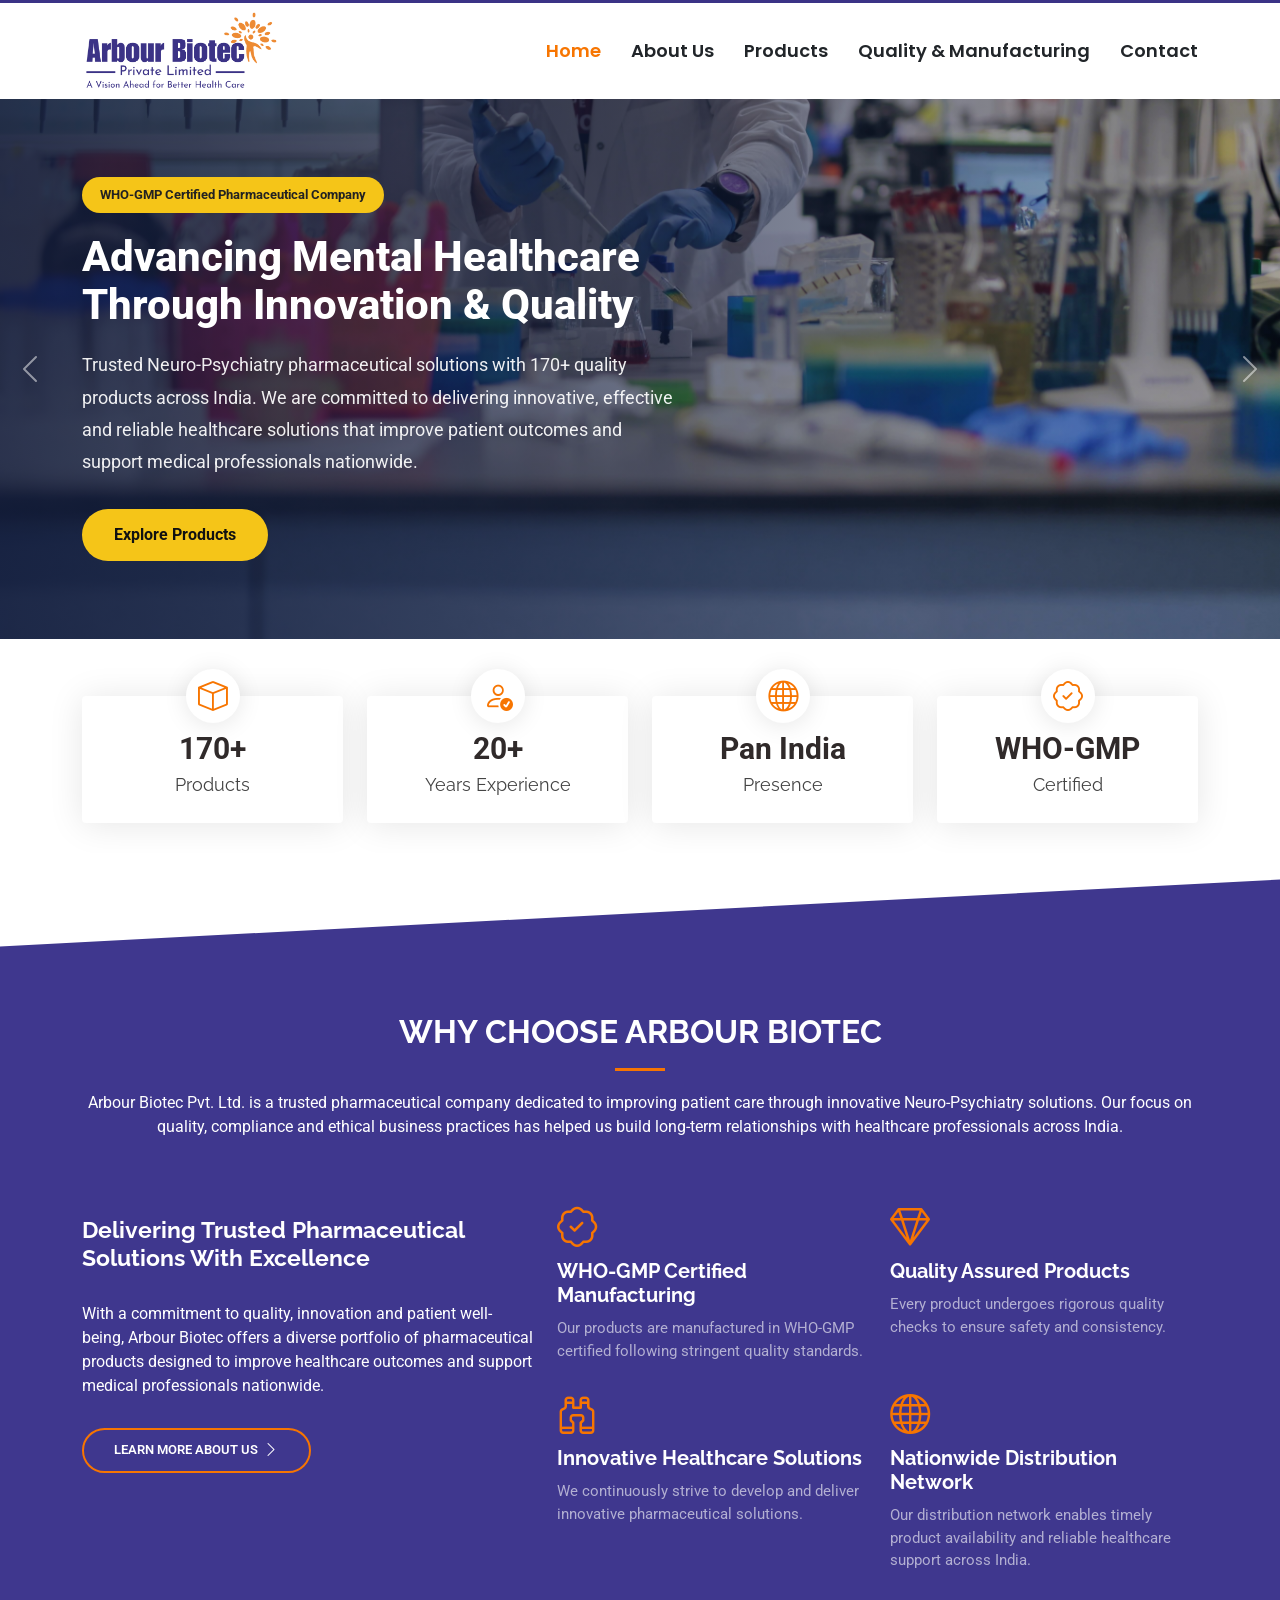
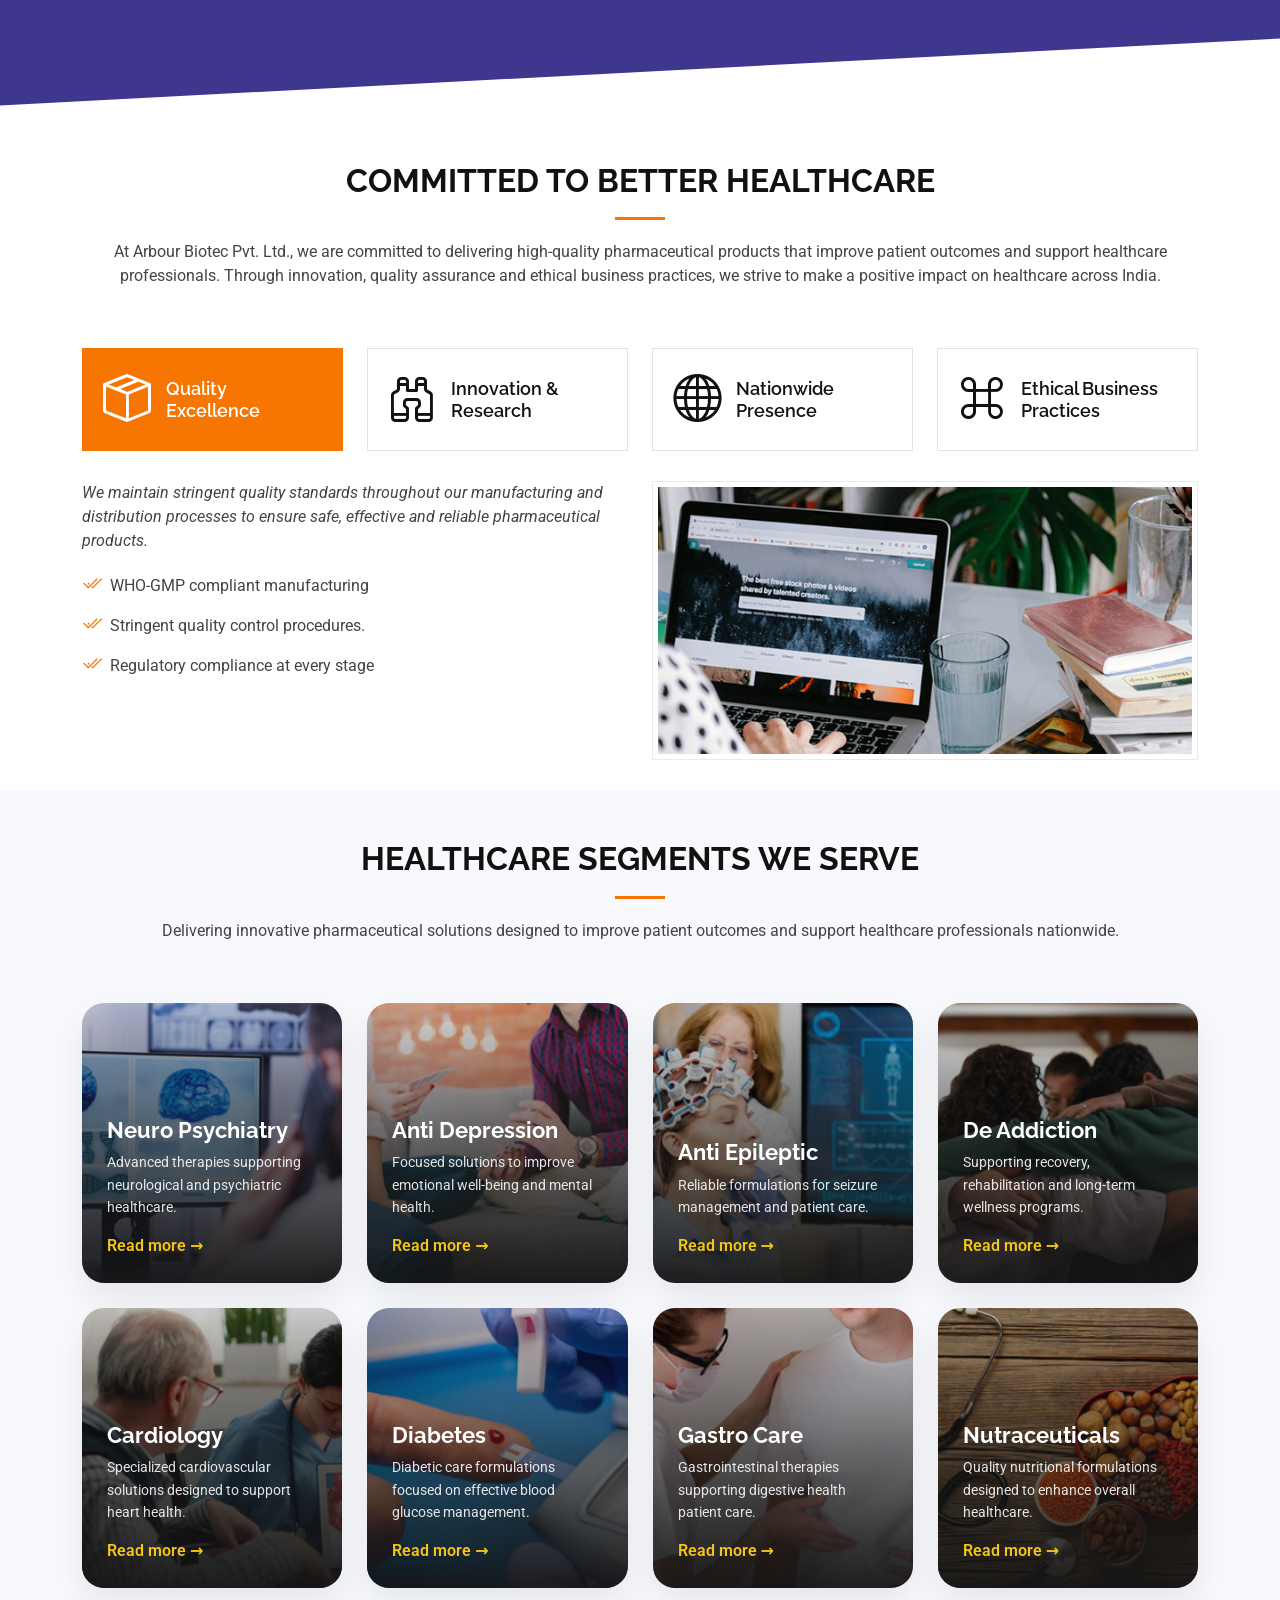
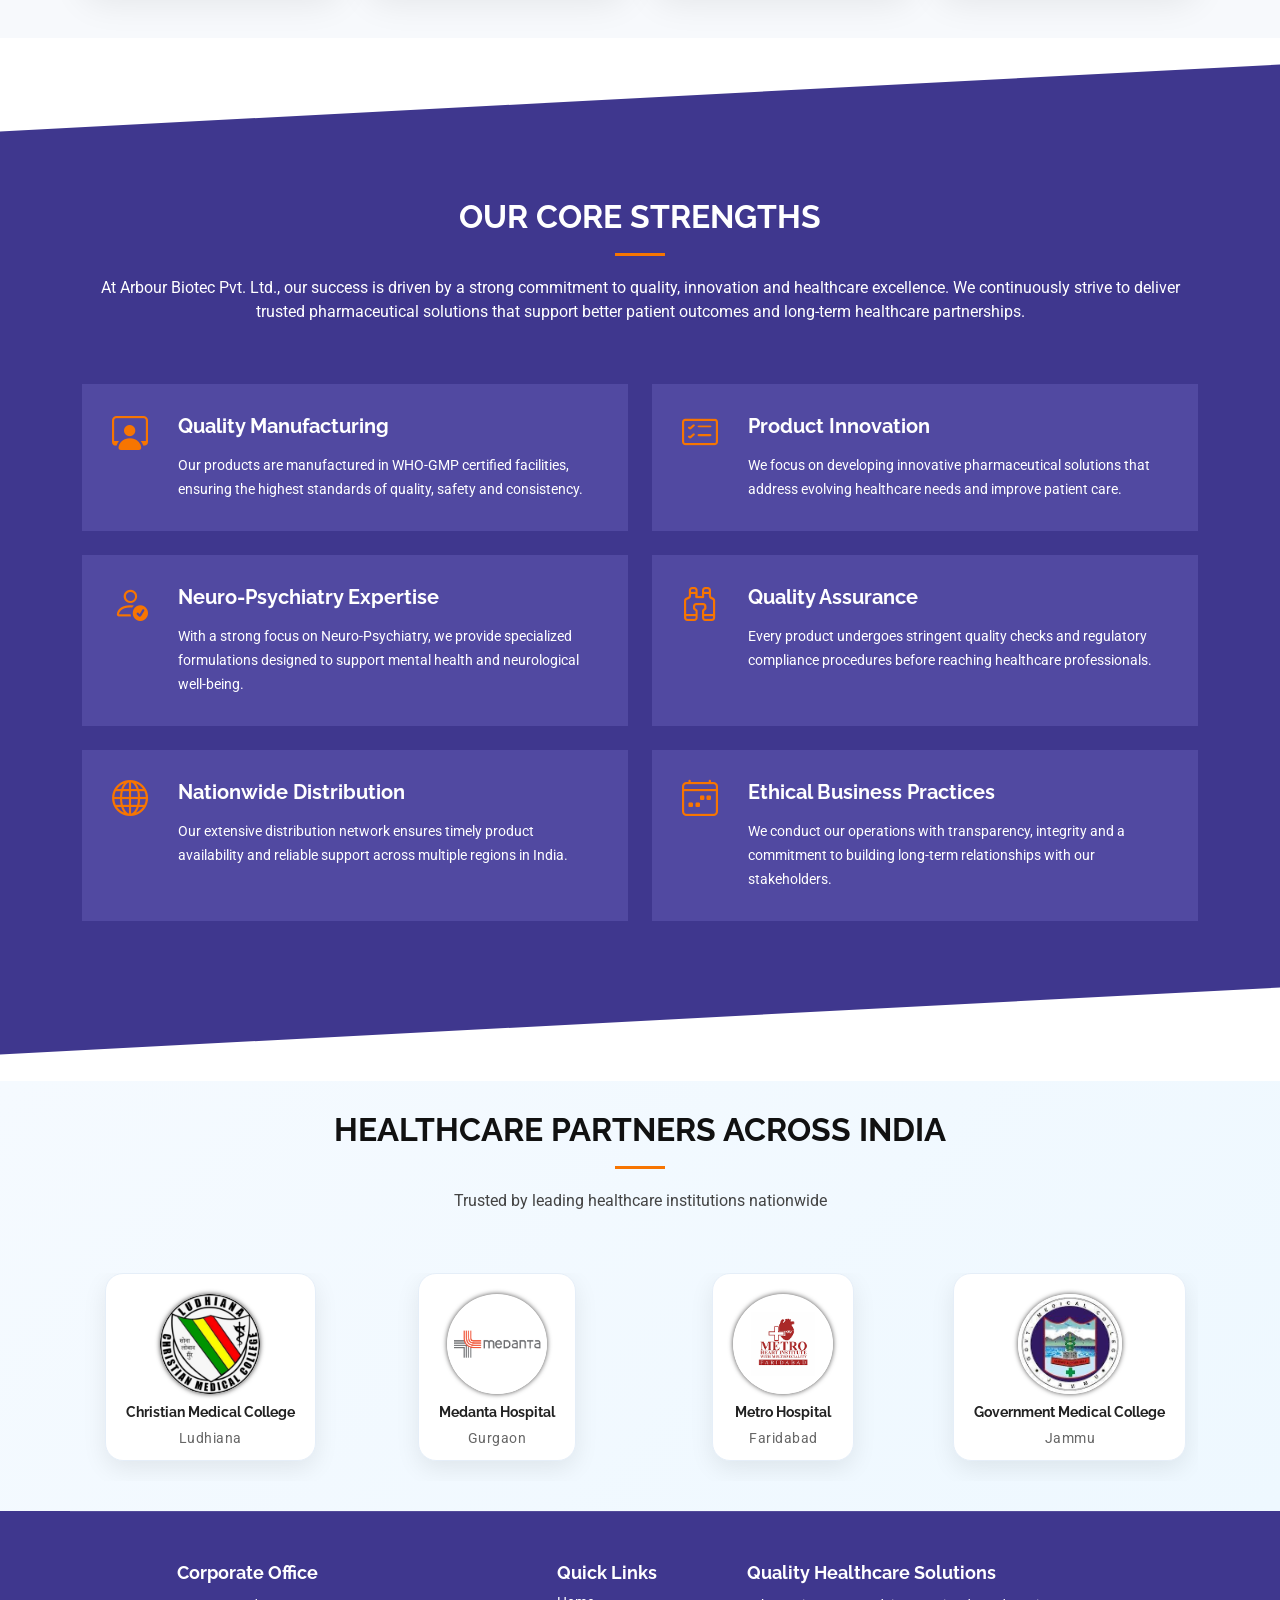
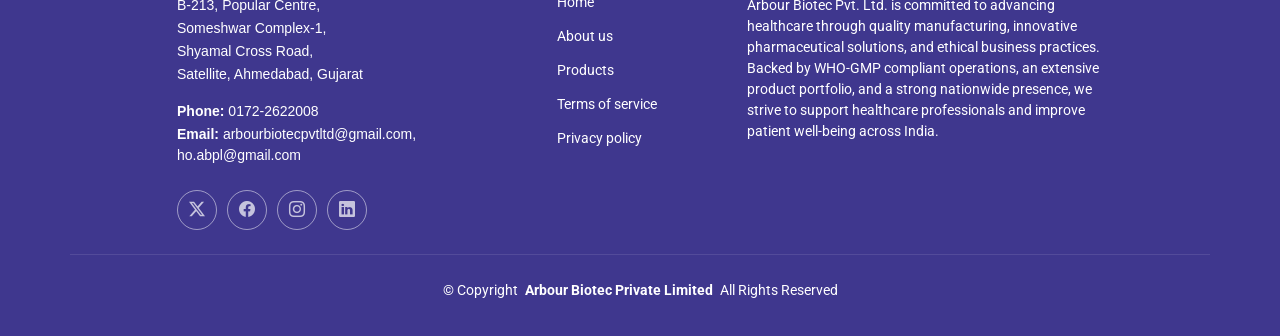
==== index.html @ e0de77f4 "Fixed partner logo images" ====
<!DOCTYPE html>
<html lang="en">

<head>
  <meta charset="utf-8">
  <meta content="width=device-width, initial-scale=1.0" name="viewport">

  <title>Arbour Biotec Pvt. Ltd. | Neuro Psychiatry Pharma Company India</title>

  <meta name="description"
    content="Arbour Biotec Pvt. Ltd. is a leading Neuro Psychiatry pharmaceutical company in India offering 170+ quality products, WHO-GMP certified manufacturing and innovative healthcare solutions.">

  <meta name="keywords"
    content="Arbour Biotec, Neuro Psychiatry Pharma Company, Pharmaceutical Company India, WHO GMP Certified Pharma Company, Anti Depression Medicines, Anti Epileptic Medicines, De Addiction Products, Pharma Manufacturing India, Neuro Psychiatry Products, Healthcare Solutions India">

  <!-- Extra SEO Tags -->

  <meta name="robots" content="index, follow">

  <meta name="author" content="Arbour Biotec Pvt. Ltd.">

  <meta property="og:title" content="Arbour Biotec Pvt. Ltd.">

  <meta property="og:description"
    content="Leading Neuro Psychiatry pharmaceutical company offering 170+ quality healthcare products across India.">

  <meta property="og:type" content="website">

  <meta property="og:url" content="https://arbourbiotec.com">

  <!-- Favicons -->
  <link href="assets/img/favicon.png" rel="icon">
  <!-- <link href="assets/img/apple-touch-icon.png" rel="apple-touch-icon"> -->

  <!-- Fonts -->
  <link href="https://fonts.googleapis.com" rel="preconnect">
  <link href="https://fonts.gstatic.com" rel="preconnect" crossorigin>

  <link
    href="https://fonts.googleapis.com/css2?family=Roboto:ital,wght@0,100;0,300;0,400;0,500;0,700;0,900;1,100;1,300;1,400;1,500;1,700;1,900&family=Poppins:ital,wght@0,100;0,200;0,300;0,400;0,500;0,600;0,700;0,800;0,900;1,100;1,200;1,300;1,400;1,500;1,600;1,700;1,800;1,900&family=Raleway:ital,wght@0,100;0,200;0,300;0,400;0,500;0,600;0,700;0,800;0,900;1,100;1,200;1,300;1,400;1,500;1,600;1,700;1,800;1,900&display=swap"
    rel="stylesheet">

  <!-- Vendor CSS Files -->
  <link href="assets/vendor/bootstrap/css/bootstrap.min.css" rel="stylesheet">
  <link href="assets/vendor/bootstrap-icons/bootstrap-icons.css" rel="stylesheet">
  <link href="assets/vendor/aos/aos.css" rel="stylesheet">
  <link href="assets/vendor/glightbox/css/glightbox.min.css" rel="stylesheet">
  <link href="assets/vendor/swiper/swiper-bundle.min.css" rel="stylesheet">

  <!-- Main CSS File -->
  <link href="assets/css/main.css" rel="stylesheet">

</head>

<body class="index-page">

  <header id="header" class="header d-flex align-items-center sticky-top">

    <div class="container-fluid container-xl position-relative d-flex align-items-center">

      <a href="index.html" class="logo d-flex align-items-center me-auto">
        <!-- Uncomment the line below if you also wish to use an image logo -->
        <img src="assets/img/logo.png" alt="">
        <!-- <h1 class="sitename">Presento</h1> -->
        <!-- <span>.</span> -->
      </a>

      <nav id="navmenu" class="navmenu">
        <ul>
          <li><a href="#" class="active">Home<br></a></li>
          <li><a href="about-us.html">About Us</a></li>
          <li><a href="products.html">Products</a></li>
          <li><a href="quality-manufacturing.html">Quality & Manufacturing</a></li>
          <li><a href="contact-us.html">Contact</a></li>

        </ul>
        <i class="mobile-nav-toggle d-xl-none bi bi-list"></i>
      </nav>

      <!-- <a class="btn-getstarted" href="index.html#about">Get Started</a> -->

    </div>
  </header>

  <main class="main">

    <!-- Hero Section -->

    <section class="hero-slider">

      <div id="heroCarousel" class="carousel slide carousel slide" data-bs-ride="carousel">

        <div class="carousel-inner">

          <!-- Slide 1 -->

          <div class="carousel-item active">

            <div class="hero-slide">

              <img src="assets/img/slide-1.jpg" alt="">

              <div class="overlay"></div>

              <div class="container">

                <div class="hero-content">

                  <span class="hero-badge">
                    WHO-GMP Certified Pharmaceutical Company
                  </span>

                  <h1>
                    Advancing Mental Healthcare Through Innovation & Quality
                  </h1>

                  <p>
                    Trusted Neuro-Psychiatry pharmaceutical solutions with 170+ quality products across India. We are
                    committed to delivering innovative, effective and reliable healthcare solutions that improve patient
                    outcomes and support medical professionals nationwide.
                  </p>

                  <a href="products.html" class="hero-btn">
                    Explore Products
                  </a>

                </div>

              </div>

            </div>

          </div>

          <!-- Slide 2 -->

          <div class="carousel-item">

            <div class="hero-slide">

              <img src="assets/img/slide-2.jpg" alt="">

              <div class="overlay"></div>

              <div class="container">

                <div class="hero-content">

                  <span class="hero-badge">
                    Neuro Psychiatry Specialists
                  </span>

                  <h1>
                    Delivering Trusted Healthcare Solutions
                  </h1>

                  <p>
                    Focused on improving patient outcomes through quality and innovation. Our comprehensive
                    pharmaceutical portfolio is designed to meet evolving healthcare needs while maintaining the highest
                    standards of safety, efficacy and patient care.
                  </p>

                  <a href="about-us.html" class="hero-btn">
                    Learn More
                  </a>

                </div>

              </div>

            </div>

          </div>

          <!-- Slide 3 -->

          <div class="carousel-item">

            <div class="hero-slide">

              <img src="assets/img/slide-3.jpg" alt="">

              <div class="overlay"></div>

              <div class="container">

                <div class="hero-content">

                  <span class="hero-badge">
                    Quality Manufacturing
                  </span>

                  <h1>
                    WHO-GMP Certified Manufacturing Excellence
                  </h1>

                  <p>
                    High standards of quality, compliance and pharmaceutical innovation. Through advanced manufacturing
                    practices and rigorous quality control systems, we ensure consistent, safe and effective products
                    for healthcare providers across India.
                  </p>

                  <a href="quality-manufacturing.html" class="hero-btn">
                    Discover More
                  </a>

                </div>

              </div>

            </div>

          </div>

        </div>

        <button class="carousel-control-prev" type="button" data-bs-target="#heroCarousel" data-bs-slide="prev">
          <span class="carousel-control-prev-icon"></span>
        </button>

        <button class="carousel-control-next" type="button" data-bs-target="#heroCarousel" data-bs-slide="next">
          <span class="carousel-control-next-icon"></span>
        </button>

      </div>

    </section>


    <!-- Stats Section -->
    <section id="stats" class="stats section">

      <div class="container">

        <div class="row gy-4">

          <div class="col-lg-3 col-md-6 d-flex flex-column align-items-center">
            <i class="bi bi-box"></i>
            <div class="stats-item">
              <span class="bd_text">170+</span>
              <p>Products</p>
            </div>
          </div><!-- End Stats Item -->

          <div class="col-lg-3 col-md-6 d-flex flex-column align-items-center">
            <i class="bi bi-person-check"></i>
            <div class="stats-item">
              <span class="bd_text">20+</span>
              <p>Years Experience</p>
            </div>
          </div><!-- End Stats Item -->

          <div class="col-lg-3 col-md-6 d-flex flex-column align-items-center">
            <i class="bi bi-globe"></i>
            <div class="stats-item">
              <span class="bd_text">Pan India</span>
              <p>Presence</p>
            </div>
          </div><!-- End Stats Item -->

          <div class="col-lg-3 col-md-6 d-flex flex-column align-items-center">
            <i class="bi bi-patch-check"></i>
            <div class="stats-item">
              <span class="bd_text">WHO-GMP</span>
              <p>Certified</p>
            </div>
          </div><!-- End Stats Item -->

        </div>

      </div>

    </section><!-- /Stats Section -->



    <!-- About Section -->
    <section id="about" class="about section section-bg blue-background">
      <!-- Section Title -->
      <div class="container section-title">

        <h2>Why Choose Arbour Biotec</h2>

        <p>Arbour Biotec Pvt. Ltd. is a trusted pharmaceutical company dedicated to improving patient care through
          innovative Neuro-Psychiatry solutions. Our focus on quality, compliance and ethical business practices has
          helped us build long-term relationships with healthcare professionals across India.</p>

      </div><!-- End Section Title -->

      <div class="container position-relative">

        <div class="row gy-5">

          <div class="content col-xl-5 d-flex flex-column mt-65">

            <h3>Delivering Trusted Pharmaceutical Solutions With Excellence</h3>
            <p>
              With a commitment to quality, innovation and patient well-being, Arbour Biotec offers a diverse portfolio
              of pharmaceutical products designed to improve healthcare outcomes and support medical professionals
              nationwide.
            </p>
            <a href="about-us.html" class="about-btn align-self-center align-self-xl-start">
              <span>Learn More About Us</span> <i class="bi bi-chevron-right"></i></a>
          </div>

          <div class="col-xl-7">

            <div class="row gy-4">

              <div class="col-md-6 icon-box position-relative">
                <i class="bi bi-patch-check"></i>
                <h4><span class="stretched-link">WHO-GMP Certified Manufacturing</span></h4>
                <p>Our products are manufactured in WHO-GMP certified following stringent quality standards.</p>
              </div><!-- Icon-Box -->

              <div class="col-md-6 icon-box position-relative">
                <i class="bi bi-gem"></i>
                <h4><span class="stretched-link">Quality Assured Products</span></h4>
                <p>Every product undergoes rigorous quality checks to ensure safety and consistency.</p>
              </div><!-- Icon-Box -->

              <div class="col-md-6 icon-box position-relative">
                <i class="bi bi-binoculars"></i>
                <h4><span class="stretched-link">Innovative Healthcare Solutions</span></h4>
                <p>We continuously strive to develop and deliver innovative pharmaceutical solutions.</p>
              </div><!-- Icon-Box -->

              <div class="col-md-6 icon-box position-relative">
                <i class="bi bi-globe"></i>
                <h4><span>Nationwide Distribution Network</span></h4>
                <p>Our distribution network enables timely product availability and reliable healthcare support across
                  India.</p>
              </div><!-- Icon-Box -->

            </div>

          </div>

        </div>

      </div>

    </section><!-- /About Section -->

    <!-- Tabs Section -->
    <section id="tabs" class="tabs section">

      <!-- Section Title -->
      <div class="container section-title">
        <h2>Committed to Better Healthcare</h2>

        <p>At Arbour Biotec Pvt. Ltd., we are committed to delivering high-quality pharmaceutical products that improve
          patient outcomes and support healthcare professionals. Through innovation, quality assurance and ethical
          business practices, we strive to make a positive impact on healthcare across India.</p>
      </div><!-- End Section Title -->

      <div class="container">

        <ul class="nav nav-tabs row  d-flex">

          <li class="nav-item col-3">
            <a class="nav-link active show" data-bs-toggle="tab" data-bs-target="#tabs-tab-1">
              <i class="bi bi-box-seam"></i>
              <h4 class="d-none d-lg-block">Quality Excellence</h4>
            </a>
          </li>

          <li class="nav-item col-3">
            <a class="nav-link" data-bs-toggle="tab" data-bs-target="#tabs-tab-2">
              <i class="bi bi-binoculars"></i>
              <h4 class="d-none d-lg-block">Innovation & Research</h4>
            </a>
          </li>

          <li class="nav-item col-3">
            <a class="nav-link" data-bs-toggle="tab" data-bs-target="#tabs-tab-3">
              <i class="bi bi-globe"></i>
              <h4 class="d-none d-lg-block">Nationwide Presence</h4>
            </a>
          </li>

          <li class="nav-item col-3">
            <a class="nav-link" data-bs-toggle="tab" data-bs-target="#tabs-tab-4">
              <i class="bi bi-command"></i>
              <h4 class="d-none d-lg-block">Ethical Business Practices</h4>
            </a>
          </li>

        </ul><!-- End Tab Nav -->

        <div class="tab-content">

          <div class="tab-pane fade active show" id="tabs-tab-1">
            <div class="row">
              <div class="col-lg-6 order-2 order-lg-1 mt-3 mt-lg-0">
                <p class="fst-italic">
                  We maintain stringent quality standards throughout our manufacturing and distribution processes to
                  ensure safe, effective and reliable pharmaceutical products.
                </p>
                <ul>
                  <li><i class="bi bi-check2-all"></i>
                    <span>WHO-GMP compliant manufacturing</span>
                  </li>
                  <li><i class="bi bi-check2-all"></i> <span>Stringent quality control procedures</span>.</li>
                  <li><i class="bi bi-check2-all"></i> <span>Regulatory compliance at every stage</span></li>
                </ul>

              </div>

              <div class="col-lg-6 order-1 order-lg-2 text-center">
                <img src="assets/img/working-1.jpg" alt="" class="img-fluid img_bord">
              </div>
            </div>
          </div><!-- End Tab Content Item -->

          <div class="tab-pane fade" id="tabs-tab-2">
            <div class="row">
              <div class="col-lg-6 order-2 order-lg-1 mt-3 mt-lg-0">

                <p>
                  Innovation is at the core of our business. We continuously explore new opportunities to enhance
                  product quality and address evolving healthcare needs.
                </p>

                <ul>
                  <li><i class="bi bi-check2-all"></i> <span>Continuous product development</span></li>
                  <li><i class="bi bi-check2-all"></i> <span>Focus on Neuro-Psychiatry solutions</span></li>
                  <li><i class="bi bi-check2-all"></i> <span>Commitment to healthcare advancement</span></li>
                </ul>
              </div>

              <div class="col-lg-6 order-1 order-lg-2 text-center">
                <img src="assets/img/working-4.jpg" alt="" class="img-fluid img_bord">
              </div>
            </div>
          </div><!-- End Tab Content Item -->

          <div class="tab-pane fade" id="tabs-tab-3">
            <div class="row">
              <div class="col-lg-6 order-2 order-lg-1 mt-3 mt-lg-0">
                <p>
                  Our strong distribution network enables us to serve healthcare professionals and patients across India
                  with reliable pharmaceutical solutions.
                </p>

                <ul>
                  <li><i class="bi bi-check2-all"></i> <span>Pan India distribution network</span></li>
                  <li><i class="bi bi-check2-all"></i> <span>Timely product availability</span></li>
                  <li><i class="bi bi-check2-all"></i> <span>Trusted healthcare partnerships</span></li>
                </ul>

              </div>

              <div class="col-lg-6 order-1 order-lg-2 text-center">
                <img src="assets/img/working-3.jpg" alt="" class="img-fluid img_bord">
              </div>
            </div>
          </div><!-- End Tab Content Item -->

          <div class="tab-pane fade" id="tabs-tab-4">
            <div class="row">
              <div class="col-lg-6 order-2 order-lg-1 mt-3 mt-lg-0">
                <p>
                  We believe in conducting our business with transparency, integrity and responsibility while
                  maintaining long-term relationships with our stakeholders.
                </p>

                <ul>
                  <li><i class="bi bi-check2-all"></i> <span>Transparent business operations</span></li>
                  <li><i class="bi bi-check2-all"></i> <span>Ethical healthcare commitment</span></li>
                  <li><i class="bi bi-check2-all"></i> <span>Customer-focused approach</span></li>
                </ul>

              </div>

              <div class="col-lg-6 order-1 order-lg-2 text-center">
                <img src="assets/img/working-2.jpg" alt="" class="img-fluid img_bord">
              </div>
            </div>
          </div><!-- End Tab Content Item -->

        </div>

      </div>

    </section><!-- /Tabs Section -->

    <!-- Segments section -->

    <section class="therapy-section">

      <div class="container">

        <div class="container section-title">
          <h2>Healthcare Segments We Serve</h2>
          <p>
            Delivering innovative pharmaceutical solutions designed to improve patient outcomes
            and support healthcare professionals nationwide.
          </p>
        </div>

        <div class="therapy-grid">

          <!-- Card 1 -->
          <div class="therapy-card">
            <img src="assets/img/portfolio/neuro.jpg" alt="">
            <div class="therapy-content">
              <h3>Neuro Psychiatry</h3>
              <p>Advanced therapies supporting neurological and psychiatric healthcare.</p>
              <a href="products.html">Read more →</a>
            </div>
          </div>

          <!-- Card 2 -->
          <div class="therapy-card">
            <img src="assets/img/portfolio/depression.jpg" alt="">
            <div class="therapy-content">
              <h3>Anti Depression</h3>
              <p>Focused solutions to improve emotional well-being and mental health.</p>
              <a href="products.html">Read more →</a>
            </div>
          </div>

          <!-- Card 3 -->
          <div class="therapy-card">
            <img src="assets/img/portfolio/epileptic.jpg" alt="">
            <div class="therapy-content">
              <h3>Anti Epileptic</h3>
              <p>Reliable formulations for seizure management and patient care.</p>
              <a href="products.html">Read more →</a>
            </div>
          </div>

          <!-- Card 4 -->
          <div class="therapy-card">
            <img src="assets/img/portfolio/addiction.jpg" alt="">
            <div class="therapy-content">
              <h3>De Addiction</h3>
              <p>Supporting recovery, rehabilitation and long-term wellness programs.</p>
              <a href="products.html">Read more →</a>
            </div>
          </div>

          <!-- Card 5 -->
          <div class="therapy-card">
            <img src="assets/img/portfolio/kardia.jpg" alt="">
            <div class="therapy-content">
              <h3>Cardiology</h3>
              <p>Specialized cardiovascular solutions designed to support heart health.
              </p>
              <a href="products.html">Read more →</a>
            </div>
          </div>

          <!-- Card 6 -->
          <div class="therapy-card">
            <img src="assets/img/portfolio/diabliss.jpg" alt="">
            <div class="therapy-content">
              <h3>Diabetes</h3>
              <p>Diabetic care formulations focused on effective blood glucose management.</p>
              <a href="products.html">Read more →</a>
            </div>
          </div>

          <!-- Card 7 -->
          <div class="therapy-card">
            <img src="assets/img/portfolio/gastro.jpg" alt="">
            <div class="therapy-content">
              <h3>Gastro Care</h3>
              <p>Gastrointestinal therapies supporting digestive health patient care.</p>
              <a href="products.html">Read more →</a>
            </div>
          </div>

          <!-- Card 8 -->
          <div class="therapy-card">
            <img src="assets/img/portfolio/nutraceutical.jpg" alt="">
            <div class="therapy-content">
              <h3>Nutraceuticals</h3>
              <p>Quality nutritional formulations designed to enhance overall healthcare.</p>
              <a href="products.html">Read more →</a>
            </div>
          </div>

        </div>
      </div>

    </section>

    <!-- end Segments section -->

    <!-- Core strength Section -->
    <section id="services" class="services section section-bg blue-background">

      <!-- Section Title -->
      <div class="container section-title">
        <h2>Our Core Strengths</h2>
        <p>At Arbour Biotec Pvt. Ltd., our success is driven by a strong commitment to quality, innovation and
          healthcare excellence. We continuously strive to deliver trusted pharmaceutical solutions that support better
          patient outcomes and long-term healthcare partnerships.</p>
      </div><!-- End Section Title -->

      <div class="container">

        <div class="row gy-4">

          <div class="col-md-6">
            <div class="service-item d-flex position-relative h-100">
              <i class="bi bi-person-workspace icon flex-shrink-0"></i>
              <div>
                <h4 class="title">Quality Manufacturing</h4>
                <p class="description">Our products are manufactured in WHO-GMP certified facilities, ensuring the
                  highest standards of quality, safety and consistency.</p>
              </div>
            </div>
          </div><!-- End Service Item -->

          <div class="col-md-6">
            <div class="service-item d-flex position-relative h-100">
              <i class="bi bi-card-checklist icon flex-shrink-0"></i>
              <div>
                <h4 class="title">Product Innovation</h4>
                <p class="description">We focus on developing innovative pharmaceutical solutions that address evolving
                  healthcare needs and improve patient care.</p>
              </div>
            </div>
          </div><!-- End Service Item -->

          <div class="col-md-6">
            <div class="service-item d-flex position-relative h-100">
              <i class="bi bi-person-check icon flex-shrink-0"></i>
              <div>
                <h4 class="title">Neuro-Psychiatry Expertise</h4>
                <p class="description">With a strong focus on Neuro-Psychiatry, we provide specialized formulations
                  designed to support mental health and neurological well-being.</p>
              </div>
            </div>
          </div><!-- End Service Item -->

          <div class="col-md-6">
            <div class="service-item d-flex position-relative h-100">
              <i class="bi bi-binoculars icon flex-shrink-0"></i>
              <div>
                <h4 class="title">Quality Assurance</h4>
                <p class="description">Every product undergoes stringent quality checks and regulatory compliance
                  procedures before reaching healthcare professionals.</p>
              </div>
            </div>
          </div><!-- End Service Item -->

          <div class="col-md-6">
            <div class="service-item d-flex position-relative h-100">
              <i class="bi bi-globe icon flex-shrink-0"></i>
              <div>
                <h4 class="title">Nationwide Distribution</h4>
                <p class="description">Our extensive distribution network ensures timely product availability and
                  reliable support across multiple regions in India.</p>
              </div>
            </div>
          </div><!-- End Service Item -->

          <div class="col-md-6">
            <div class="service-item d-flex position-relative h-100">
              <i class="bi bi-calendar4-week icon flex-shrink-0"></i>
              <div>
                <h4 class="title">Ethical Business Practices</h4>
                <p class="description">We conduct our operations with transparency, integrity and a commitment to
                  building long-term relationships with our stakeholders.</p>
              </div>
            </div>
          </div><!-- End Service Item -->

        </div>

      </div>

    </section><!-- / Core strength Section -->

    <!-- Partner Section -->

    <section id="clients" class="clients section">

      <div class="container section-title">
        <h2>Healthcare Partners Across India</h2>
        <p>Trusted by leading healthcare institutions nationwide</p>
      </div>

      <div class="container" data-aos="fade-up">

        <div class="swiper init-swiper">

          <script type="application/json" class="swiper-config">
              {
                "loop": true,
                "speed": 800,
                "autoplay": {
                  "delay": 2500
                },
                "slidesPerView": 1,
                "spaceBetween": 30,
                "breakpoints": {
                  "576": {
                    "slidesPerView": 2
                  },
                  "768": {
                    "slidesPerView": 3
                  },
                  "1200": {
                    "slidesPerView": 4
                  }
                }
              }
         </script>

          <div class="swiper-wrapper">

            <div class="swiper-slide">
              <div class="partner-box">
                <img src="assets/img/hospital_logos/christian_medical.png" />
                <h5>Christian Medical College</h5>
                <span>Ludhiana</span>
              </div>
            </div>

            <div class="swiper-slide">
              <div class="partner-box">
                <img src="assets/img/hospital_logos/medanta_logo.png" />
                <h5>Medanta Hospital</h5>
                <span>Gurgaon</span>
              </div>
            </div>

            <div class="swiper-slide">
              <div class="partner-box">
                <img src="assets/img/hospital_logos/metro_hospital_logo.png" />
                <h5>Metro Hospital</h5>
                <span>Faridabad</span>
              </div>
            </div>

            <div class="swiper-slide">
              <div class="partner-box">
                <img src="assets/img/hospital_logos/govt_medical_college_jammu.jpg" />
                <h5>Government Medical College</h5>
                <span>Jammu</span>
              </div>
            </div>

            <div class="swiper-slide">
              <div class="partner-box">
                <img src="assets/img/hospital_logos/artemis_logo.png" />
                <h5>Artemis Hospital</h5>
                <span>Gurgaon</span>
              </div>
            </div>

            <div class="swiper-slide">
              <div class="partner-box">
                <img src="assets/img/hospital_logos/aiims_logo.png" />
                <h5>AIIMS Hospital</h5>
                <span>New Delhi</span>
              </div>
            </div>

            <div class="swiper-slide">
              <div class="partner-box">
                <img src="assets/img/hospital_logos/pgi_logo.png" />
                <h5>PGI Hospital</h5>
                <span>Chandigarh</span>
              </div>
            </div>

          </div>

          <div class="swiper-pagination"></div>

        </div>
      </div>
    </section>
    <!-- Partner Section -->

  </main>

  <footer id="footer" class="footer blue-background">

    <div class="container footer-top">
      <div class="row gy-4 justify-content-center">
        <div class="col-lg-4 col-md-6 footer-about">
          <!-- <a href="index.html" class="logo d-flex align-items-center">
            <span class="sitename">Presento</span>
          </a> -->

          <h4>Corporate Office</h4>

          <div class="footer-contact">
            <p>B-213, Popular Centre,</p>
            <p>Someshwar Complex-1,</p>
            <p>Shyamal Cross Road,</p>
            <p>Satellite, Ahmedabad, Gujarat</p>
            <p class="mt-3"><strong>Phone:</strong> <span>0172-2622008</span></p>
            <p><strong>Email:</strong> <span>arbourbiotecpvtltd@gmail.com, ho.abpl@gmail.com</span></p>
          </div>

          <div class="social-links d-flex mt-4">
            <a href="#"><i class="bi bi-twitter-x"></i></a>
            <a href="#"><i class="bi bi-facebook"></i></a>
            <a href="#"><i class="bi bi-instagram"></i></a>
            <a href="#"><i class="bi bi-linkedin"></i></a>
          </div>
        </div>

        <div class="col-lg-2 col-md-3 footer-links">

          <h4>Quick Links</h4>
          <ul>
            <li><a href="index.html">Home</a></li>
            <li><a href="about-us.html">About us</a></li>
            <li><a href="products.html">Products</a></li>
            <li><a href="terms.html">Terms of service</a></li>
            <li><a href="privacy-policy.html">Privacy policy</a></li>
          </ul>

        </div>

        <div class="col-lg-4 col-md-12">

          <h4>Quality Healthcare Solutions</h4>

          <p>
            Arbour Biotec Pvt. Ltd. is committed to advancing healthcare through
            quality manufacturing, innovative pharmaceutical solutions, and ethical
            business practices. Backed by WHO-GMP compliant operations, an extensive
            product portfolio, and a strong nationwide presence, we strive to support
            healthcare professionals and improve patient well-being across India.
          </p>

        </div>

      </div>
    </div>

    <div class="container copyright text-center mt-4">
      <p>© <span>Copyright</span> <strong class="px-1 sitename">Arbour Biotec Private Limited</strong> <span>All Rights
          Reserved</span></p>
    </div>

  </footer>

  <!-- Scroll Top -->
  <a href="#" id="scroll-top" class="scroll-top d-flex align-items-center justify-content-center"><i
      class="bi bi-arrow-up-short"></i></a>

  <!-- Vendor JS Files -->
  <script src="assets/vendor/bootstrap/js/bootstrap.bundle.min.js"></script>
  <script src="assets/vendor/php-email-form/validate.js"></script>
  <script src="assets/vendor/aos/aos.js"></script>
  <script src="assets/vendor/glightbox/js/glightbox.min.js"></script>
  <script src="assets/vendor/swiper/swiper-bundle.min.js"></script>
  <script src="assets/vendor/imagesloaded/imagesloaded.pkgd.min.js"></script>
  <script src="assets/vendor/isotope-layout/isotope.pkgd.min.js"></script>

  <!-- Main JS File -->
  <script src="assets/js/main.js"></script>

</body>

</html>
---- assets/css/main.css ----
/*--------------------------------------------------------------
# Font & Color Variables

--------------------------------------------------------------*/
/* Fonts */
:root {
  --default-font: "Roboto", system-ui, -apple-system, "Segoe UI", Roboto, "Helvetica Neue", Arial, "Noto Sans", "Liberation Sans", sans-serif, "Apple Color Emoji", "Segoe UI Emoji", "Segoe UI Symbol", "Noto Color Emoji";
  --heading-font: "Raleway", sans-serif;
  --nav-font: "Poppins", sans-serif;
}

/* Global Colors - The following color variables are used throughout the website. Updating them here will change the color scheme of the entire website */
:root {
  --background-color: #ffffff;
  /* Background color for the entire website, including individual sections */
  --default-color: #444444;
  /* Default color used for the majority of the text content across the entire website */
  --heading-color: #111111;
  /* Color for headings, subheadings and title throughout the website */
  --accent-color: #f77501;
  /* Accent color that represents your brand on the website. It's used for buttons, links, and other elements that need to stand out */
  --surface-color: #ffffff;
  /* The surface color is used as a background of boxed elements within sections, such as cards, icon boxes, or other elements that require a visual separation from the global background. */
  --contrast-color: #ffffff;
  /* Contrast color for text, ensuring readability against backgrounds of accent, heading, or default colors. */
}

/* Nav Menu Colors - The following color variables are used specifically for the navigation menu. They are separate from the global colors to allow for more customization options */
:root {
  --nav-color: #212529;
  /* The default color of the main navmenu links */
  --nav-hover-color: #f77501;
  /* Applied to main navmenu links when they are hovered over or active */
  --nav-mobile-background-color: #ffffff;
  /* Used as the background color for mobile navigation menu */
  --nav-dropdown-background-color: #ffffff;
  /* Used as the background color for dropdown items that appear when hovering over primary navigation items */
  --nav-dropdown-color: #212529;
  /* Used for navigation links of the dropdown items in the navigation menu. */
  --nav-dropdown-hover-color: #f77501;
  /* Similar to --nav-hover-color, this color is applied to dropdown navigation links when they are hovered over. */
}


/* Color Presets - These classes override global colors when applied to any section or element, providing reuse of the sam color scheme. */


.light-background {
  --background-color: #f9f9f9;
  --surface-color: #ffffff;
}

.dark-background {
  --background-color: #1b1b1b;
  --default-color: #ffffff;
  --heading-color: #ffffff;
  --surface-color: #353535;
  --contrast-color: #ffffff;
}

.blue-background {
  --background-color: #3F378E;
  --default-color: #ffffff;
  --heading-color: #ffffff;
  --surface-color: #5149a1;
  --contrast-color: #ffffff;

}

/* Smooth scroll */
:root {
  scroll-behavior: smooth;
}

/*--------------------------------------------------------------
# General Styling & Shared Classes
--------------------------------------------------------------*/
body {
  color: var(--default-color);
  background-color: var(--background-color);
  font-family: var(--default-font);
}

a {
  color: var(--accent-color);
  text-decoration: none;
  transition: 0.3s;
}

a:hover {
  color: color-mix(in srgb, var(--accent-color), transparent 25%);
  text-decoration: none;
}

h1,
h2,
h3,
h4,
h5,
h6 {
  color: var(--heading-color);
  font-family: var(--heading-font);
}

/* PHP Email Form Messages
------------------------------*/
.php-email-form .error-message {
  display: none;
  background: #df1529;
  color: #ffffff;
  text-align: left;
  padding: 15px;
  margin-bottom: 24px;
  font-weight: 600;
}

.php-email-form .sent-message {
  display: none;
  color: #ffffff;
  background: #059652;
  text-align: center;
  padding: 15px;
  margin-bottom: 24px;
  font-weight: 600;
}

.php-email-form .loading {
  display: none;
  background: var(--surface-color);
  text-align: center;
  padding: 15px;
  margin-bottom: 24px;
}

.php-email-form .loading:before {
  content: "";
  display: inline-block;
  border-radius: 50%;
  width: 24px;
  height: 24px;
  margin: 0 10px -6px 0;
  border: 3px solid var(--accent-color);
  border-top-color: var(--surface-color);
  animation: php-email-form-loading 1s linear infinite;
}

@keyframes php-email-form-loading {
  0% {
    transform: rotate(0deg);
  }

  100% {
    transform: rotate(360deg);
  }
}

/* Pulsating Play Button
------------------------------*/
.pulsating-play-btn {
  width: 94px;
  height: 94px;
  background: radial-gradient(var(--accent-color) 50%, color-mix(in srgb, var(--accent-color), transparent 75%) 52%);
  border-radius: 50%;
  display: block;
  position: relative;
  overflow: hidden;
}

.pulsating-play-btn:before {
  content: "";
  position: absolute;
  width: 120px;
  height: 120px;
  animation-delay: 0s;
  animation: pulsate-play-btn 2s;
  animation-direction: forwards;
  animation-iteration-count: infinite;
  animation-timing-function: steps;
  opacity: 1;
  border-radius: 50%;
  border: 5px solid color-mix(in srgb, var(--accent-color), transparent 30%);
  top: -15%;
  left: -15%;
  background: rgba(198, 16, 0, 0);
}

.pulsating-play-btn:after {
  content: "";
  position: absolute;
  left: 50%;
  top: 50%;
  transform: translateX(-40%) translateY(-50%);
  width: 0;
  height: 0;
  border-top: 10px solid transparent;
  border-bottom: 10px solid transparent;
  border-left: 15px solid #fff;
  z-index: 100;
  transition: all 400ms cubic-bezier(0.55, 0.055, 0.675, 0.19);
}

.pulsating-play-btn:hover:before {
  content: "";
  position: absolute;
  left: 50%;
  top: 50%;
  transform: translateX(-40%) translateY(-50%);
  width: 0;
  height: 0;
  border: none;
  border-top: 10px solid transparent;
  border-bottom: 10px solid transparent;
  border-left: 15px solid #fff;
  z-index: 200;
  animation: none;
  border-radius: 0;
}

.pulsating-play-btn:hover:after {
  border-left: 15px solid var(--accent-color);
  transform: scale(20);
}

@keyframes pulsate-play-btn {
  0% {
    transform: scale(0.6, 0.6);
    opacity: 1;
  }

  100% {
    transform: scale(1, 1);
    opacity: 0;
  }
}

/*--------------------------------------------------------------
# Global Header
--------------------------------------------------------------*/

.header {
  color: var(--default-color);
  background-color: var(--background-color);
  padding: 8px 0;
  transition: all 0.5s;
  z-index: 997;
  border-top: solid 3px #3b3386;
}

.header .logo {
  line-height: 1;
}

.header .logo img {
  max-height: 80px;
  margin-right: 8px;
  border: none;
  outline: none;
}

.header .logo h1 {
  font-size: 32px;
  margin: 0;
  font-weight: 700;
  color: var(--heading-color);
}

.header .logo span {
  font-size: 32px;
  font-weight: 700;
  color: var(--accent-color);
}

.header .btn-getstarted,
.header .btn-getstarted:focus {
  color: var(--contrast-color);
  background: var(--accent-color);
  font-size: 14px;
  padding: 8px 25px;
  margin: 0 0 0 30px;
  border-radius: 4px;
  transition: 0.3s;
}

.header .btn-getstarted:hover,
.header .btn-getstarted:focus:hover {
  color: var(--contrast-color);
  background: color-mix(in srgb, var(--accent-color), transparent 15%);
}

@media (max-width: 1200px) {
  .header .logo {
    order: 1;
  }

  .header .btn-getstarted,
  .header .btn-getstarted:focus {
    order: 2;
    margin: 0 15px 0 0;
    padding: 6px 15px;
  }

  .header .navmenu {
    order: 3;
  }
}

.scrolled .header {
  box-shadow: 0px 0 18px rgba(0, 0, 0, 0.1);
}

/*--------------------------------------------------------------
# Navigation Menu
--------------------------------------------------------------*/
/* Navmenu - Desktop */
@media (min-width: 1200px) {

  .navmenu {
    padding: 0;
  }

  .navmenu ul {
    margin: 0;
    padding: 0;
    display: flex;
    list-style: none;
    align-items: center;
  }

  .navmenu li {
    position: relative;
  }

  .navmenu a,
  .navmenu a:focus {
    color: var(--nav-color);
    padding: 10px 15px;
    font-size: 18px;
    font-family: var(--nav-font);
    font-weight: 600;
    display: flex;
    align-items: center;
    justify-content: space-between;
    white-space: nowrap;

  }

  .navmenu a i,
  .navmenu a:focus i {
    font-size: 12px;
    line-height: 0;
    margin-left: 5px;
    transition: 0.3s;
  }

  .navmenu li:last-child a {
    padding-right: 0;
  }

  .navmenu li:hover>a,
  .navmenu .active,
  .navmenu .active:focus {
    color: var(--nav-hover-color);
  }

  .navmenu .dropdown ul {
    margin: 0;
    padding: 10px 0;
    background: var(--nav-dropdown-background-color);
    display: block;
    position: absolute;
    visibility: hidden;
    left: 14px;
    top: 130%;
    opacity: 0;
    transition: 0.3s;
    border-radius: 4px;
    z-index: 99;
    box-shadow: 0px 0px 30px rgba(0, 0, 0, 0.1);
  }

  .navmenu .dropdown ul li {
    min-width: 200px;
  }

  .navmenu .dropdown ul a {
    padding: 10px 20px;
    font-size: 15px;
    text-transform: none;
    color: var(--nav-dropdown-color);
  }

  .navmenu .dropdown ul a i {
    font-size: 12px;
  }


  .navmenu .dropdown ul a:hover,
  .navmenu .dropdown ul .active:hover,
  .navmenu .dropdown ul li:hover>a {
    color: var(--nav-dropdown-hover-color);
  }

  .navmenu .dropdown:hover>ul {
    opacity: 1;
    top: 100%;
    visibility: visible;
  }

  .navmenu .dropdown .dropdown ul {
    top: 0;
    left: -90%;
    visibility: hidden;
  }

  .navmenu .dropdown .dropdown:hover>ul {
    opacity: 1;
    top: 0;
    left: -100%;
    visibility: visible;
  }
}

/* Navmenu - Mobile */
@media (max-width: 1199px) {
  .mobile-nav-toggle {
    color: var(--nav-color);
    font-size: 28px;
    line-height: 0;
    margin-right: 10px;
    cursor: pointer;
    transition: color 0.3s;
  }

  .navmenu {
    padding: 0;
    z-index: 9997;
  }

  .navmenu ul {
    display: none;
    list-style: none;
    position: absolute;
    inset: 60px 20px 20px 20px;
    padding: 10px 0;
    margin: 0;
    border-radius: 6px;
    background-color: var(--nav-mobile-background-color);
    overflow-y: auto;
    transition: 0.3s;
    z-index: 9998;
    box-shadow: 0px 0px 30px rgba(0, 0, 0, 0.1);
  }

  .navmenu a,
  .navmenu a:focus {
    color: var(--nav-dropdown-color);
    padding: 10px 20px;
    font-family: var(--nav-font);
    font-size: 17px;
    font-weight: 500;
    display: flex;
    align-items: center;
    justify-content: space-between;
    white-space: nowrap;
    transition: 0.3s;
  }

  .navmenu a i,
  .navmenu a:focus i {
    font-size: 12px;
    line-height: 0;
    margin-left: 5px;
    width: 30px;
    height: 30px;
    display: flex;
    align-items: center;
    justify-content: center;
    border-radius: 50%;
    transition: 0.3s;
    background-color: color-mix(in srgb, var(--accent-color), transparent 90%);
  }

  .navmenu a i:hover,
  .navmenu a:focus i:hover {
    background-color: var(--accent-color);
    color: var(--contrast-color);
  }

  .navmenu a:hover,
  .navmenu .active,
  .navmenu .active:focus {
    color: var(--nav-dropdown-hover-color);
  }

  .navmenu .active i,
  .navmenu .active:focus i {
    background-color: var(--accent-color);
    color: var(--contrast-color);
    transform: rotate(180deg);
  }

  .navmenu .dropdown ul {
    position: static;
    display: none;
    z-index: 99;
    padding: 10px 0;
    margin: 10px 20px;
    background-color: var(--nav-dropdown-background-color);
    border: 1px solid color-mix(in srgb, var(--default-color), transparent 90%);
    box-shadow: none;
    transition: all 0.5s ease-in-out;
  }

  .navmenu .dropdown ul ul {
    background-color: rgba(33, 37, 41, 0.1);
  }

  .navmenu .dropdown>.dropdown-active {
    display: block;
    background-color: rgba(33, 37, 41, 0.03);
  }

  .mobile-nav-active {
    overflow: hidden;
  }

  .mobile-nav-active .mobile-nav-toggle {
    color: #fff;
    position: absolute;
    font-size: 32px;
    top: 15px;
    right: 15px;
    margin-right: 0;
    z-index: 9999;
  }

  .mobile-nav-active .navmenu {
    position: fixed;
    overflow: hidden;
    inset: 0;
    background: rgba(33, 37, 41, 0.8);
    transition: 0.3s;
  }

  .mobile-nav-active .navmenu>ul {
    display: block;
  }
}

/*--------------------------------------------------------------
# Global Footer
--------------------------------------------------------------*/
.footer {
  color: var(--default-color);
  background-color: var(--background-color);
  font-size: 14px;
  padding-bottom: 10px;
  position: relative;
}


.footer .footer-top {
  padding-top: 50px;
  border-top: 1px solid color-mix(in srgb, var(--default-color), transparent 90%);
}

.footer .footer-about .logo {
  line-height: 1;
  margin-bottom: 25px;
}

.footer .footer-about .logo img {
  max-height: 40px;
  margin-right: 6px;
}

.footer .footer-about .logo span {
  font-size: 26px;
  font-weight: 700;
  letter-spacing: 1px;
  font-family: var(--heading-font);
  color: var(--heading-color);
}

.footer .footer-about p {
  font-size: 14px;
  font-family: Arial;
}

.footer .social-links a {
  display: flex;
  align-items: center;
  justify-content: center;
  width: 40px;
  height: 40px;
  border-radius: 50%;
  border: 1px solid color-mix(in srgb, var(--default-color), transparent 50%);
  font-size: 16px;
  color: color-mix(in srgb, var(--default-color), transparent 30%);
  margin-right: 10px;
  transition: 0.3s;
}

.footer .social-links a:hover {
  color: var(--accent-color);
  border-color: var(--accent-color);
}

.footer h4 {
  font-size: 18px;
  font-weight: bold;
  position: relative;
  padding-bottom: 3px;
}

.footer .footer-links {
  margin-bottom: 30px;
}

.footer .footer-links ul {
  list-style: none;
  padding: 0;
  margin: 0;
}

.footer .footer-links ul i {
  padding-right: 2px;
  font-size: 12px;
  line-height: 0;
}

.footer .footer-links ul li {
  padding: 10px 0;
  display: flex;
  align-items: center;
}

.footer .footer-links ul li:first-child {
  padding-top: 0;
}

.footer .footer-links ul a {
  color: #fff;
  display: inline-block;
  line-height: 1;
}

.footer .footer-links ul a:hover {
  color: var(--accent-color);
}

.footer .footer-contact p {
  margin-bottom: 2px;
}

.footer .footer-newsletter .newsletter-form {
  margin-top: 30px;
  margin-bottom: 30px;
  padding: 6px 8px;
  position: relative;
  border-radius: 4px;
  border: 1px solid color-mix(in srgb, var(--default-color), transparent 80%);
  display: flex;
  background-color: var(--background-color);
  transition: 0.3s;
}

.footer .footer-newsletter .newsletter-form:focus-within {
  border-color: var(--accent-color);
}

.footer .footer-newsletter .newsletter-form input[type=email] {
  border: 0;
  padding: 4px;
  width: 100%;
  background-color: var(--background-color);
  color: var(--default-color);
}

.footer .footer-newsletter .newsletter-form input[type=email]:focus-visible {
  outline: none;
}

.footer .footer-newsletter .newsletter-form input[type=submit] {
  border: 0;
  font-size: 16px;
  padding: 0 20px;
  margin: -7px -8px -7px 0;
  background: var(--accent-color);
  color: var(--contrast-color);
  transition: 0.3s;
  border-radius: 0 4px 4px 0;
}

.footer .footer-newsletter .newsletter-form input[type=submit]:hover {
  background: color-mix(in srgb, var(--accent-color), transparent 20%);
}

.footer .copyright {
  padding-top: 25px;
  padding-bottom: 25px;
  border-top: 1px solid color-mix(in srgb, var(--default-color), transparent 90%);
}

.footer .copyright p {
  margin-bottom: 0;
}

.footer .credits {
  margin-top: 6px;
  font-size: 13px;
}



.footer-highlights {
  display: flex;
  flex-wrap: wrap;
  gap: 10px;
  margin-top: 15px;
}

.footer-highlights span {
  background: rgba(255, 255, 255, .10);
  padding: 8px 14px;
  border-radius: 30px;
  font-size: 13px;
}







/*--------------------------------------------------------------
# Scroll Top Button
--------------------------------------------------------------*/
.scroll-top {
  position: fixed;
  visibility: hidden;
  opacity: 0;
  right: 15px;
  bottom: 15px;
  z-index: 99999;
  background-color: var(--accent-color);
  width: 40px;
  height: 40px;
  border-radius: 4px;
  transition: all 0.4s;
}

.scroll-top i {
  font-size: 24px;
  color: var(--contrast-color);
  line-height: 0;
}

.scroll-top:hover {
  background-color: color-mix(in srgb, var(--accent-color), transparent 20%);
  color: var(--contrast-color);
}

.scroll-top.active {
  visibility: visible;
  opacity: 1;
}

/*--------------------------------------------------------------
# Disable aos animation delay on mobile devices
--------------------------------------------------------------*/
@media screen and (max-width: 768px) {
  [data-aos-delay] {
    transition-delay: 0 !important;
  }
}

/*--------------------------------------------------------------
# Global Page Titles & Breadcrumbs
--------------------------------------------------------------*/
.page-title {
  --background-color: var(--alt-background-color);
  --default-color: #ffffff;
  --heading-color: #ffffff;
  color: var(--default-color);
  background-color: var(--background-color);
  padding: 20px 0;
  position: relative;
}

.page-title h1 {
  font-size: 28px;
  font-weight: 700;
  margin: 0;
}

.page-title .breadcrumbs ol {
  display: flex;
  flex-wrap: wrap;
  list-style: none;
  padding: 0 0 10px 0;
  margin: 0;
  font-size: 14px;
  font-weight: 400;
}

.page-title .breadcrumbs ol li+li {
  padding-left: 10px;
}

.page-title .breadcrumbs ol li+li::before {
  content: "/";
  display: inline-block;
  padding-right: 10px;
  color: color-mix(in srgb, var(--default-color), transparent 50%);
}

/*--------------------------------------------------------------
# Global Sections
--------------------------------------------------------------*/
section,
.section {
  color: var(--default-color);
  background-color: var(--background-color);
  padding: 30px 0;
  scroll-margin-top: 100px;
  overflow: clip;
}

.section-bg {
  background-color: transparent;
  padding: 160px 0;
  position: relative;
}

.section-bg:before {
  content: "";
  background-color: var(--background-color);
  position: absolute;
  bottom: 60px;
  top: 60px;
  left: 0;
  right: 0;
  transform: skewY(-3deg);
}

.section-bg .container {
  position: relative;
}

@media (max-width: 1199px) {

  section,
  .section {
    scroll-margin-top: 66px;
  }
}

/*--------------------------------------------------------------
# Global Section Titles
--------------------------------------------------------------*/
.section-title {
  text-align: center;
  padding-bottom: 60px;
  position: relative;
}

.section-title h2 {
  font-size: 32px;
  font-weight: 700;
  margin-bottom: 20px;
  padding-bottom: 20px;
  position: relative;
  text-transform: uppercase;
}

.section-title h2:after {
  content: "";
  position: absolute;
  display: block;
  width: 50px;
  height: 3px;
  background: var(--accent-color);
  left: 0;
  right: 0;
  bottom: 0;
  margin: auto;
}

.section-title p {
  margin-bottom: 0;
}

/*--------------------------------------------------------------
# Hero Section
--------------------------------------------------------------*/

.img_bord {
  border: #ebeaea solid 1px;
  padding: 5px;
}


.clients {
  background: linear-gradient(135deg, #f5faff, #eef8ff);
}

.partner-box {
  background: #fff;
  border-radius: 18px;
  padding: 10px 20px;
  text-align: center;
  border: 1px solid #e5eef8;
  box-shadow: 0 8px 25px rgba(0, 0, 0, .08);
  transition: all .4s ease;
}

.partner-box img {
  display: block;
  margin: 10px auto;
  box-shadow: 0 0 5px #4b4a4a;
  background: none;
  border-radius: 50%;
}

.partner-box:hover {
  transform: translateY(-8px);
  box-shadow: 0 15px 35px rgba(0, 0, 0, .15);
}

.partner-box i {
  font-size: 42px;
  color: #0d6efd;
  margin-top: 12px;
  margin-bottom: 3px;
  display: block;
}

.partner-box h5 {
  font-size: 14px;
  font-weight: 700;
  margin-bottom: 5px;
  color: #222;
}

.partner-box span {
  color: #666;
  font-size: 14px;
  letter-spacing: .5px;
}

.swiper-pagination-bullet-active {
  background: #0d6efd;
}



/* ==========================
   HERO SECTION
========================== */

.hero-section {
  background: linear-gradient(135deg,
      #3F378E 0%,
      #2B6CB0 100%);
  padding: 45px 0;
  overflow: hidden;
}

/* LEFT SIDE */

.hero-badge {
  display: inline-block;
  background: #F5C518;
  color: #222;
  padding: 10px 20px;
  border-radius: 50px;
  font-size: 14px;
  font-weight: 600;
  margin-bottom: 25px;
}

.hero-content h1 {
  font-size: 30px;
  line-height: 1.1;
  color: #fff;
  font-weight: 800;
  margin-bottom: 25px;
}

.hero-content p {
  color: rgba(255, 255, 255, .92);
  font-size: 16px;
  line-height: 1.8;
  margin-bottom: 20px;
  max-width: 550px;
}

.hero-points {
  display: grid;
  grid-template-columns: repeat(2, 1fr);
  gap: 14px;
  margin-bottom: 35px;
}

.hero-points div {
  color: #fff;
  font-size: 15px;
  font-weight: bold;
}

/* BUTTONS */

.hero-buttons {
  display: flex;
  gap: 15px;
}

.btn-primary-custom {
  background: #F5C518;
  color: #222;
  padding: 5px 35px;
  border-radius: 50px;
  line-height: 44px;
  text-decoration: none;
  font-weight: 600;
}

.btn-primary-custom:hover {
  background: #fff;
  color: #3F378E;
}

.btn-outline-custom {
  background: #fff;
  color: #3F378E;
  padding: 5px 35px;
  border-radius: 50px;
  text-decoration: none;
  font-weight: 600;
  line-height: 44px;
}

/* ==========================
   RIGHT SIDE
========================== */

.hero-image-wrapper {
  position: relative;
  max-width: 650px;
  margin: auto;
}

/* Yellow Circle */

.shape-yellow {
  position: absolute;
  width: 220px;
  height: 220px;
  background: #F5C518;
  border-radius: 50%;
  top: -40px;
  right: -40px;
  opacity: .9;
  z-index: 1;
}

/* Blue Rectangle */

.shape-blue {
  position: absolute;
  width: 180px;
  height: 180px;
  background: #233A8B;
  border-radius: 25px;
  bottom: -40px;
  left: -40px;
  transform: rotate(20deg);
  z-index: 1;
}

/* Glass Frame */

.glass-frame {
  position: relative;
  z-index: 5;

  background: rgba(255, 255, 255, .10);
  backdrop-filter: blur(12px);

  border: 1px solid rgba(255, 255, 255, .15);

  border-radius: 35px;

  padding: 18px;

  box-shadow:
    0 25px 60px rgba(0, 0, 0, .25);
}

/* Image */

.hero-image {
  width: 100%;
  display: block;
  border-radius: 25px;
}

/* MOBILE */

@media(max-width:991px) {

  .hero-section {
    text-align: center;
    padding: 80px 0;
  }

  .hero-content h1 {
    font-size: 42px;
  }

  .hero-points {
    grid-template-columns: 1fr;
  }

  .hero-buttons {
    justify-content: center;
    flex-wrap: wrap;
  }

  .hero-image-wrapper {
    margin-top: 50px;
  }

  .shape-yellow {
    width: 120px;
    height: 120px;
  }

  .shape-blue {
    width: 100px;
    height: 100px;
  }

}

/* Slider css */

/* ===========================
PREMIUM HERO SLIDER
=========================== */

.hero-slider {
  position: relative;
}

.hero-slide {
  min-height: 540px;
  position: relative;
  display: flex;
  align-items: center;
}

.hero-slide img {
  position: absolute;
  width: 100%;
  height: 100%;
  object-fit: cover;
  top: 0;
  left: 0;
}

.overlay {
  position: absolute;
  width: 100%;
  height: 100%;
  top: 0;
  left: 0;
  background: linear-gradient(90deg,
      rgba(18, 28, 60, .88) 0%,
      rgba(18, 28, 60, .70) 40%,
      rgba(18, 28, 60, .30) 100%);
}

.hero-content {
  position: relative;
  z-index: 2;
  max-width: 650px;
  color: #fff;
}

.hero-badge {
  display: inline-block;
  background: #F5C518;
  color: #111;
  padding: 8px 18px;
  border-radius: 50px;
  font-weight: 600;
  font-size: 14px;
  margin-bottom: 20px;
}

.hero-content h1 {
  font-size: 42px;
  font-weight: 800;
  line-height: 1.15;
  margin-bottom: 20px;
  font-family: "Roboto";
}

.hero-content p {
  font-size: 18px;
  line-height: 1.8;
  margin-bottom: 30px;
  max-width: 600px;
}

.hero-btn {
  display: inline-block;
  background: #F5C518;
  color: #111;
  padding: 14px 32px;
  border-radius: 50px;
  font-weight: 700;
  text-decoration: none;
  transition: .3s;
}

.hero-btn:hover {
  transform: translateY(-3px);
  color: #000;
}

.carousel-fade .carousel-item {
  transition: opacity 1.4s ease-in-out;
}

.carousel-control-prev,
.carousel-control-next {
  width: 60px;
}

@media(max-width:991px) {

  .hero-slide {
    height: 85vh;
  }

  .hero-content h1 {
    font-size: 42px;
  }

}

@media(max-width:767px) {

  .header .logo {
    margin: 0 auto;
  }

  .header .logo img {
    margin: 0 auto;
    display: block;
    width: 90%;
  }

  .hero-content {
    text-align: center;
  }

  .hero-content .hero-btn {
    display: block;
    margin: 0 auto;
    text-align: center;
    width: 50%;
    font-size: 14px;
    padding: 12px 14px;
  }

  .hero-content h1 {
    font-size: 22px;
  }

  .hero-content p {
    font-size: 14px;
  }

  .section-title h2 {

    font-size: 22px;
  }

  .about .icon-box i {
    display: block;
    text-align: center;
    margin-bottom: 5px;
  }

  .position-relative {
    text-align: center;
  }

  .services .service-item {
    display: block !important;
  }

  .services .service-item .icon {
    margin: 0;
  }

  .therapy-section {
    padding: 30px 0 !important;
  }

}

.hero-slide img {
  animation: zoomEffect 8s ease-in-out infinite;
}



@keyframes zoomEffect {
  0% {
    transform: scale(1);
  }

  100% {
    transform: scale(1.08);
  }
}

.main .hero-slider {
  padding: 0px 0 !important;
}

/* end Slider css */


/*--------------------------------------------------------------
# Clients Section
--------------------------------------------------------------*/
.clients .swiper-slide {
  display: flex;
  align-items: center;
  justify-content: center;
}

.clients .swiper-slide img {
  max-height: 100px;
  width: auto;
  object-fit: contain;
  transition: 0.3s;
}

.clients .swiper-slide img:hover {
  filter: none;
  opacity: 1;
  transform: scale(1.08);
}

.clients .swiper-wrapper {
  height: auto;
}

.clients .swiper-pagination {
  margin-top: 20px;
  position: relative;
}

.clients .swiper-pagination .swiper-pagination-bullet {
  width: 12px;
  height: 12px;
  opacity: 1;
  background-color: color-mix(in srgb, var(--default-color), transparent 80%);
}

.clients .swiper-pagination .swiper-pagination-bullet-active {
  background-color: var(--accent-color);
}

/*--------------------------------------------------------------
# About Section
--------------------------------------------------------------*/
.about .content h3 {
  font-weight: 700;
  font-size: 23px;
  margin-bottom: 30px;
}

.about .content p {
  margin-bottom: 30px;
}

.about .content .about-btn {
  padding: 8px 30px 9px 30px;
  color: var(--default-color);
  border-radius: 50px;
  transition: 0.3s;
  text-transform: uppercase;
  font-weight: 600;
  font-size: 13px;
  display: inline-flex;
  align-items: center;
  border: 2px solid var(--accent-color);
}

.about .content .about-btn i {
  font-size: 16px;
  padding-left: 5px;
}

.about .content .about-btn:hover {
  background: var(--accent-color);
  color: var(--contrast-color);
}

.about .icon-box i {
  font-size: 40px;
  color: var(--accent-color);
  margin-bottom: 10px;
}

.about .icon-box h4 {
  font-size: 20px;
  font-weight: 700;
  margin: 0 0 10px 0;
}

.about .icon-box h4 a {
  color: var(--heading-color);
  transition: 0.3s;
}

.about .icon-box p {
  font-size: 15px;
  color: color-mix(in srgb, var(--default-color), transparent 40%);
  margin-bottom: 0;
}

.about .icon-box:hover h4 a {
  color: var(--accent-color);
}

.mt-65 {
  margin-top: 65px;
}

.page-banner {
  padding: 60px 0 60px;
  background: linear-gradient(135deg, #3F378E, #2B6CB0);
  color: #fff;
}

.img_right {
  max-width: 100%;
  width: 350px;
  border: #ccc solid 1px;
  padding: 5px;
  float: right;
  margin-left: 15px;
}

.page-banner h1 {
  font-size: 44px;
  font-weight: 800;
  margin-bottom: 15px;
  color: #fff;
}

.page-banner p {
  font-size: 18px;
  opacity: .9;
}

.section-tag {
  color: #3F378E;
  font-weight: 700;
  text-transform: uppercase;
  letter-spacing: 1px;
}

.about-inner {
  padding: 40px 0;
}

.sm-heading {
  font-size: 18px;
  color: #000;
  font-weight: bold;
  text-align: left;
}

.about-inner h2 {
  font-size: 42px;
  font-weight: 800;
  margin-bottom: 20px;
}

.about-list {
  list-style: none;
  padding: 0;
}

.about-list li {
  margin-bottom: 15px;
  font-weight: 500;
}

.stats-section {
  background: #f8f9fa;
  padding: 80px 0;
}

.stats-section h3 {
  color: #3F378E;
  font-size: 42px;
  font-weight: 800;
  font-family: 'Roboto';
}

.mv-card {
  background: #fff;
  padding: 40px;
  border-radius: 20px;
  box-shadow: 0 10px 30px rgba(0, 0, 0, .08);
  height: 100%;
}

/*--------------------------------------------------------------
# Stats Section
--------------------------------------------------------------*/
.stats i {
  background-color: var(--surface-color);
  color: var(--accent-color);
  box-shadow: 0px 2px 25px rgba(0, 0, 0, 0.1);
  width: 54px;
  height: 54px;
  font-size: 30px;
  border-radius: 50px;
  border: 2px solid var(--background-color);
  display: inline-flex;
  align-items: center;
  justify-content: center;
  position: relative;
  z-index: 1;
}

.stats .stats-item {
  background-color: var(--surface-color);
  margin-top: -27px;
  padding: 30px 30px 25px 30px;
  width: 100%;
  position: relative;
  text-align: center;
  box-shadow: 0px 2px 35px rgba(0, 0, 0, 0.1);
  border-radius: 4px;
  z-index: 0;
}

.stats .stats-item span {
  font-size: 30px;
  display: block;
  font-weight: bold;
  font-family: "Roboto";
  color: #302a2a;
}

.stats .stats-item p {
  padding: 0;
  margin: 0;
  font-family: var(--heading-font);
  font-size: 18px;
}

/*--------------------------------------------------------------
# Tabs Section
--------------------------------------------------------------*/
.tabs .nav-tabs {
  border: 0;
}

.tabs .nav-link {
  color: var(--heading-color);
  border: 1px solid color-mix(in srgb, var(--default-color), transparent 85%);
  padding: 15px 20px;
  transition: 0.3s;
  border-radius: 0;
  display: flex;
  align-items: center;
  justify-content: center;
  cursor: pointer;
  height: 100%;
}

.tabs .nav-link i {
  padding-right: 15px;
  font-size: 48px;
}

.tabs .nav-link h4 {
  font-size: 18px;
  font-weight: 600;
  margin: 0;
}

.tabs .nav-link:hover {
  color: var(--accent-color);
  border-color: var(--accent-color);
}

.tabs .nav-link.active {
  background: var(--accent-color);
  color: var(--contrast-color);
  border-color: var(--accent-color);
}

.tabs .nav-link.active h4 {
  color: var(--contrast-color);
}

@media (max-width: 768px) {
  .tabs .nav-link i {
    padding: 0;
    line-height: 1;
    font-size: 36px;
  }
}

@media (max-width: 575px) {
  .tabs .nav-link {
    padding: 15px;
  }

  .tabs .nav-link i {
    font-size: 24px;
  }
}

.tabs .tab-content {
  margin-top: 30px;
}

.tabs .tab-pane h3 {
  color: var(--heading-color);
  font-weight: 700;
  font-size: 26px;
}

.tabs .tab-pane ul {
  list-style: none;
  padding: 0;
}

.tabs .tab-pane ul li {
  padding-bottom: 10px;
}

.tabs .tab-pane ul i {
  font-size: 20px;
  padding-right: 4px;
  color: var(--accent-color);
}

.tabs .tab-pane p:last-child {
  margin-bottom: 0;
}

/*--------------------------------------------------------------
# Services Section
--------------------------------------------------------------*/
.services .service-item {
  background-color: var(--surface-color);
  padding: 30px;
  transition: 0.3s;
}

.services .service-item .icon {
  font-size: 36px;
  line-height: 0;
  margin-right: 30px;
  color: var(--accent-color);
}

.services .service-item .title {
  font-weight: 700;
  margin-bottom: 15px;
  font-size: 20px;
}

.services .service-item .title a {
  color: var(--heading-color);
}

.services .service-item .description {
  line-height: 24px;
  font-size: 14px;
  margin: 0;
}

.services .service-item:hover {
  background-color: color-mix(in srgb, var(--surface-color) 90%, white 5%);
}



.therapy-section {
  padding: 50px 0;
  background: #f7f9fc;
}

.section-header {
  max-width: 850px;
  margin: 0 auto 60px;
}

.portfolio-tag {
  display: inline-block;
  background: #F5C518;
  color: #222;
  padding: 8px 18px;
  border-radius: 30px;
  font-size: 13px;
  font-weight: 700;
  letter-spacing: 1px;
  margin-bottom: 15px;
}

.section-header h2 {
  font-size: 44px;
  font-weight: 800;
  color: #000000;
  margin-bottom: 15px;
}

.section-header p {
  color: #666;
  font-size: 16px;
  line-height: 1.8;
}

.therapy-grid {
  display: grid;
  grid-template-columns: repeat(4, 1fr);
  gap: 25px;
}

.therapy-card {
  position: relative;
  height: 280px;
  border-radius: 22px;
  overflow: hidden;
  box-shadow: 0 15px 35px rgba(0, 0, 0, .08);
  transition: .4s;
}

.therapy-card img {
  width: 100%;
  height: 100%;
  object-fit: cover;
  transition: .7s;
}

.therapy-content {
  position: absolute;
  inset: 0;
  display: flex;
  flex-direction: column;
  justify-content: flex-end;
  padding: 25px;
  background: linear-gradient(to top,
      rgba(20, 20, 20, .95),
      rgba(20, 20, 20, .60),
      rgba(20, 20, 20, .15));
}

.card-no {
  position: absolute;
  top: 15px;
  right: 18px;
  font-size: 42px;
  font-weight: 800;
  color: rgba(255, 255, 255, .25);
}

.therapy-content h3 {
  color: #fff;
  font-size: 22px;
  font-weight: 700;
  margin-bottom: 8px;
}

.therapy-content p {
  color: rgba(255, 255, 255, .88);
  font-size: 14px;
  line-height: 1.6;
  margin-bottom: 15px;
}

.therapy-content a {
  display: inline-block;
  color: #F5C518;
  font-weight: 600;
  text-decoration: none;
}

.therapy-card:hover {
  transform: translateY(-10px);
  box-shadow: 0 25px 60px rgba(0, 0, 0, .15);
}

.therapy-card:hover img {
  transform: scale(1.08);
}

@media(max-width:991px) {

  .therapy-grid {
    grid-template-columns: repeat(2, 1fr);
  }

}

@media(max-width:767px) {

  .therapy-grid {
    grid-template-columns: 1fr;
  }

  .section-header h2 {
    font-size: 32px;
  }

}

/* products page css */

/* ===================================
PRODUCT PAGE PREMIUM
=================================== */

.product-hero {
  padding: 140px 0 110px;
  background: linear-gradient(135deg, #3F378E, #2B6CB0);
  color: #fff;
}

.hero-badge {
  display: inline-block;
  padding: 8px 18px;
  background: #F5C518;
  color: #222;
  font-size: 13px;
  font-weight: 700;
  border-radius: 50px;
  margin-bottom: 20px;
}

.product-hero h1 {
  font-size: 58px;
  font-weight: 800;
  line-height: 1.2;
  max-width: 900px;
  margin: auto;
}

.product-hero p {
  max-width: 800px;
  margin: 25px auto 0;
  font-size: 18px;
  line-height: 1.8;
}

.portfolio-overview {
  padding: 30px 0;
}

.overview-image img {
  width: 100%;
  border-radius: 25px;
  box-shadow: 0 20px 50px rgba(0, 0, 0, .12);
}

.overview-content span {
  color: #111110;
  font-weight: 700;

}

.overview-content h2 {
  font-size: 32px;
  font-weight: 800;
  color: #3F378E;
  margin: 15px 0 25px;
  font-family: 'Roboto';
}

.overview-content p {
  line-height: 1.9;
  margin-bottom: 20px;
}

.stats-row {
  display: grid;
  grid-template-columns: repeat(2, 1fr);
  gap: 15px;
  margin-top: 30px;
  font-family: 'Roboto';
}

.stat-box {
  background: #fff;
  padding: 25px;
  border-radius: 18px;
  text-align: center;
  box-shadow: 0 10px 25px rgba(0, 0, 0, .08);
}

.stat-box h3 {
  color: #3F378E;
  font-weight: 800;
}

.therapy-expertise {
  padding: 70px 0;
  background: #f8f9fa;
}

.therapy-list {
  display: grid;
  grid-template-columns: repeat(3, 1fr);
  gap: 20px;
  margin-top: 0px;
}

.therapy-item {
  padding: 22px;
  background: #fff;
  border-left: 5px solid #f77501;
  border-radius: 12px;
  font-weight: 600;
  box-shadow: 0 8px 20px rgba(0, 0, 0, .06);
}

.quality-section {
  padding: 70px 0;
}

.quality-content span {
  color: #111110;
  font-weight: 700;
}

.quality-content h2 {
  font-size: 32px;
  font-weight: 800;
  color: #3F378E;
  margin: 15px 0 20px;
  font-family: 'Roboto';
}

.quality-content ul {
  padding-left: 20px;
}

.quality-content li {
  margin-bottom: 12px;
}

.quality-img {
  border-radius: 25px;
  box-shadow: 0 20px 50px rgba(0, 0, 0, .12);
}

.institutions {
  padding: 60px 0;
  background: #f8f9fa;
}

.institution-grid {
  display: grid;
  grid-template-columns: repeat(3, 1fr);
  gap: 20px;
  margin-top: 40px;
}

.institution-grid div {
  background: #fff;
  padding: 25px;
  border-radius: 15px;
  text-align: center;
  font-weight: 600;
  box-shadow: 0 8px 20px rgba(0, 0, 0, .06);
  border-bottom: 5px solid #f77501;
  border-radius: 12px;
}

.catalogue-cta {
  padding: 110px 0;
  background: #3F378E;
  color: #fff;
}

.catalogue-cta h2 {
  font-size: 44px;
  font-weight: 800;
}

.catalogue-btn {
  display: inline-block;
  margin-top: 25px;
  padding: 14px 35px;
  background: #F5C518;
  color: #222;
  font-weight: 700;
  border-radius: 50px;
  text-decoration: none;
}

@media(max-width:991px) {

  .product-hero h1 {
    font-size: 40px;
  }

  .therapy-list,
  .institution-grid {
    grid-template-columns: repeat(2, 1fr);
  }

}

@media(max-width:767px) {

  .page-banner h1 {
    font-size: 18px;
  }

  .page-banner p {
    font-size: 15px;
  }

  .overview-content span {
    display: block;
    margin-top: 15px;
  }

  .overview-content h2 {
    font-size: 18px;
  }

  .about .content h3 {
    font-size: 18px;
  }

  .therapy-list,
  .institution-grid {
    grid-template-columns: 1fr;
  }

  .stats-row {
    grid-template-columns: 1fr;
  }

}


/* end products page css */



/*--------------------------------------------------------------
# Testimonials Section
--------------------------------------------------------------*/
.testimonials .testimonial-item {
  background-color: var(--surface-color);
  box-shadow: 0px 2px 15px rgba(0, 0, 0, 0.1);
  box-sizing: content-box;
  padding: 30px;
  margin: 30px 15px;
  position: relative;
  height: 100%;
}

.testimonials .testimonial-item .testimonial-img {
  width: 90px;
  border-radius: 50px;
  margin-right: 15px;
}

.testimonials .testimonial-item h3 {
  font-size: 18px;
  font-weight: bold;
  margin: 10px 0 5px 0;
}

.testimonials .testimonial-item h4 {
  font-size: 14px;
  color: color-mix(in srgb, var(--default-color), transparent 40%);
  margin: 0;
}

.testimonials .testimonial-item .stars {
  margin: 10px 0;
}

.testimonials .testimonial-item .stars i {
  color: #ffc107;
  margin: 0 1px;
}

.testimonials .testimonial-item .quote-icon-left,
.testimonials .testimonial-item .quote-icon-right {
  color: color-mix(in srgb, var(--accent-color), transparent 50%);
  font-size: 26px;
  line-height: 0;
}

.testimonials .testimonial-item .quote-icon-left {
  display: inline-block;
  left: -5px;
  position: relative;
}

.testimonials .testimonial-item .quote-icon-right {
  display: inline-block;
  right: -5px;
  position: relative;
  top: 10px;
  transform: scale(-1, -1);
}

.testimonials .testimonial-item p {
  font-style: italic;
  margin: 15px auto 15px auto;
}

.testimonials .swiper-wrapper {
  height: auto;
}

.testimonials .swiper-pagination {
  margin-top: 20px;
  position: relative;
}

.testimonials .swiper-pagination .swiper-pagination-bullet {
  width: 12px;
  height: 12px;
  background-color: color-mix(in srgb, var(--default-color), transparent 85%);
  opacity: 1;
}

.testimonials .swiper-pagination .swiper-pagination-bullet-active {
  background-color: var(--accent-color);
}

@media (max-width: 767px) {
  .testimonials .testimonial-wrap {
    padding-left: 0;
  }

  .testimonials .testimonial-item {
    padding: 30px;
    margin: 15px;
  }

  .testimonials .testimonial-item .testimonial-img {
    position: static;
    left: auto;
  }
}



/*--------------------------------------------------------------
# Contact Section
--------------------------------------------------------------*/


/* =========================
CONTACT SECTION PREMIUM
========================= */

.contact {
  padding: 80px 0;
  background: linear-gradient(180deg, #f8faff 0%, #ffffff 100%);
}

.contact-intro span {
  color: #3F378E;
  font-size: 14px;
  font-weight: 700;
  letter-spacing: 2px;
  text-transform: uppercase;
}

.contact-intro h2 {
  font-size: 42px;
  font-weight: 700;
  margin: 12px 0;
  color: #19163d;
}

.contact-intro p {
  max-width: 700px;
  margin: auto;
  color: #666;
  line-height: 1.8;
}

.office-tag {
  background: #fff;
  color: #3F378E;
  padding: 8px 18px;
  border-radius: 50px;
  font-size: 12px;
  font-weight: 700;
  margin-bottom: 15px;
  display: inline-block;
}

.contact .info-item {
  background: #fff;
  border-radius: 20px;
  padding: 21px 25px;
  box-shadow: 0 15px 40px rgba(0, 0, 0, .08);
  transition: .4s;
  height: 100%;
  border: 1px solid #eef1f7;
  text-align: center;
}

.contact .info-item:hover {
  transform: translateY(-8px);
}

.contact .info-item i {
  width: 70px;
  height: 70px;
  display: flex;
  align-items: center;
  justify-content: center;
  border-radius: 50%;
  background: linear-gradient(135deg, #3F378E, #5b52b8);
  color: #fff;
  font-size: 28px;
  margin-bottom: 20px;
}

.contact .info-item h3 {
  font-size: 22px;
  font-weight: 700;
  color: #19163d;
  margin-bottom: 10px;
}

.contact .info-item p {
  margin: 3px 0;
  color: #666;
}

.contact .col-lg-12 .info-item {
  background: linear-gradient(135deg, #3F378E, #19163d);
}

.contact .col-lg-12 .info-item h3,
.contact .col-lg-12 .info-item p {
  color: #fff;
}

.contact .col-lg-12 .info-item i {
  background: rgba(255, 255, 255, .15);
}

.php-email-form {
  background: #fff;
  padding: 40px;
  border-radius: 25px;
  box-shadow: 0 20px 50px rgba(0, 0, 0, .08);
  border: 1px solid #eef1f7;
}

.form-title {
  font-size: 28px;
  font-weight: 700;
  color: #19163d;
  margin-bottom: 10px;
}

.form-subtitle {
  color: #666;
  margin-bottom: 25px;
}

.php-email-form .form-control {
  height: 50px;
  border-radius: 12px;
  border: 1px solid #dfe4ef;
  box-shadow: none;
}

.php-email-form textarea.form-control {
  height: 140px;
  padding-top: 15px;
}

.php-email-form .form-control:focus {
  border-color: #3F378E;
  box-shadow: 0 0 0 4px rgba(63, 55, 142, .10);
}

.php-email-form button {
  background: linear-gradient(135deg, #3F378E, #5b52b8);
  color: #fff;
  border: none;
  padding: 14px 35px;
  border-radius: 50px;
  font-weight: 600;
  transition: .4s;
}

.php-email-form button:hover {
  transform: translateY(-3px);
}

@media(max-width:768px) {

  .contact-intro h2 {
    font-size: 30px;
  }

  .php-email-form {
    padding: 25px;
  }

}








/*--------------------------------------------------------------
# Portfolio Details Section
--------------------------------------------------------------*/
.portfolio-details .portfolio-details-slider img {
  width: 100%;
}

.portfolio-details .portfolio-details-slider .swiper-pagination {
  margin-top: 20px;
  position: relative;
}

.portfolio-details .portfolio-details-slider .swiper-pagination .swiper-pagination-bullet {
  width: 12px;
  height: 12px;
  background-color: color-mix(in srgb, var(--default-color), transparent 85%);
  opacity: 1;
}

.portfolio-details .portfolio-details-slider .swiper-pagination .swiper-pagination-bullet-active {
  background-color: var(--accent-color);
}

.portfolio-details .portfolio-info {
  background-color: var(--surface-color);
  padding: 30px;
  box-shadow: 0px 0 30px rgba(0, 0, 0, 0.1);
}

.portfolio-details .portfolio-info h3 {
  font-size: 22px;
  font-weight: 700;
  margin-bottom: 20px;
  padding-bottom: 20px;
  border-bottom: 1px solid color-mix(in srgb, var(--default-color), transparent 85%);
}

.portfolio-details .portfolio-info ul {
  list-style: none;
  padding: 0;
  font-size: 15px;
}

.portfolio-details .portfolio-info ul li+li {
  margin-top: 10px;
}

.portfolio-details .portfolio-description {
  padding-top: 30px;
}

.portfolio-details .portfolio-description h2 {
  font-size: 26px;
  font-weight: 700;
  margin-bottom: 20px;
}

.portfolio-details .portfolio-description p {
  padding: 0;
  color: color-mix(in srgb, var(--default-color), transparent 30%);
}

/*--------------------------------------------------------------
# Service Details Section
--------------------------------------------------------------*/
.service-details .service-box {
  background-color: var(--surface-color);
  padding: 20px;
  box-shadow: 0px 2px 20px rgba(0, 0, 0, 0.1);
}

.service-details .service-box+.service-box {
  margin-top: 30px;
}

.service-details .service-box h4 {
  font-size: 20px;
  font-weight: 700;
  border-bottom: 2px solid color-mix(in srgb, var(--default-color), transparent 92%);
  padding-bottom: 15px;
  margin-bottom: 15px;
}

.service-details .services-list {
  background-color: var(--surface-color);
}

.service-details .services-list a {
  color: color-mix(in srgb, var(--default-color), transparent 20%);
  background-color: color-mix(in srgb, var(--default-color), transparent 96%);
  display: flex;
  align-items: center;
  padding: 12px 15px;
  margin-top: 15px;
  transition: 0.3s;
}

.service-details .services-list a:first-child {
  margin-top: 0;
}

.service-details .services-list a i {
  font-size: 16px;
  margin-right: 8px;
  color: var(--accent-color);
}

.service-details .services-list a.active {
  color: var(--contrast-color);
  background-color: var(--accent-color);
}

.service-details .services-list a.active i {
  color: var(--contrast-color);
}

.service-details .services-list a:hover {
  background-color: color-mix(in srgb, var(--accent-color), transparent 95%);
  color: var(--accent-color);
}

.service-details .download-catalog a {
  color: var(--default-color);
  display: flex;
  align-items: center;
  padding: 10px 0;
  transition: 0.3s;
  border-top: 1px solid color-mix(in srgb, var(--default-color), transparent 90%);
}

.service-details .download-catalog a:first-child {
  border-top: 0;
  padding-top: 0;
}

.service-details .download-catalog a:last-child {
  padding-bottom: 0;
}

.service-details .download-catalog a i {
  font-size: 24px;
  margin-right: 8px;
  color: var(--accent-color);
}

.service-details .download-catalog a:hover {
  color: var(--accent-color);
}

.service-details .help-box {
  background-color: var(--accent-color);
  color: var(--contrast-color);
  margin-top: 30px;
  padding: 30px 15px;
}

.service-details .help-box .help-icon {
  font-size: 48px;
}

.service-details .help-box h4,
.service-details .help-box a {
  color: var(--contrast-color);
}

.service-details .services-img {
  margin-bottom: 20px;
}

.service-details h3 {
  font-size: 26px;
  font-weight: 700;
}

.service-details p {
  font-size: 15px;
}

.service-details ul {
  list-style: none;
  padding: 0;
  font-size: 15px;
}

.service-details ul li {
  padding: 5px 0;
  display: flex;
  align-items: center;
}

.service-details ul i {
  font-size: 20px;
  margin-right: 8px;
  color: var(--accent-color);
}

/*--------------------------------------------------------------
# Starter Section Section
--------------------------------------------------------------*/



/*--------------------------------------------------------------
# Comment Form Section
--------------------------------------------------------------*/
.comment-form {
  padding-top: 10px;
}

.comment-form form {
  background-color: var(--surface-color);
  margin-top: 30px;
  padding: 30px;
  box-shadow: 0 4px 16px rgba(0, 0, 0, 0.1);
}

.comment-form form h4 {
  font-weight: bold;
  font-size: 22px;
}

.comment-form form p {
  font-size: 14px;
}

.comment-form form input {
  background-color: var(--surface-color);
  color: var(--default-color);
  border: 1px solid color-mix(in srgb, var(--default-color), transparent 70%);
  font-size: 14px;
  border-radius: 4px;
  padding: 10px 10px;
}

.comment-form form input:focus {
  color: var(--default-color);
  background-color: var(--surface-color);
  box-shadow: none;
  border-color: var(--accent-color);
}

.comment-form form input::placeholder {
  color: color-mix(in srgb, var(--default-color), transparent 50%);
}

.comment-form form textarea {
  background-color: var(--surface-color);
  color: var(--default-color);
  border: 1px solid color-mix(in srgb, var(--default-color), transparent 70%);
  border-radius: 4px;
  padding: 10px 10px;
  font-size: 14px;
  height: 120px;
}

.comment-form form textarea:focus {
  color: var(--default-color);
  box-shadow: none;
  border-color: var(--accent-color);
  background-color: var(--surface-color);
}

.comment-form form textarea::placeholder {
  color: color-mix(in srgb, var(--default-color), transparent 50%);
}

.comment-form form .form-group {
  margin-bottom: 25px;
}

.comment-form form .btn-primary {
  border-radius: 4px;
  padding: 10px 20px;
  border: 0;
  background-color: var(--accent-color);
  color: var(--contrast-color);
}

.comment-form form .btn-primary:hover {
  color: var(--contrast-color);
  background-color: color-mix(in srgb, var(--accent-color), transparent 20%);
}
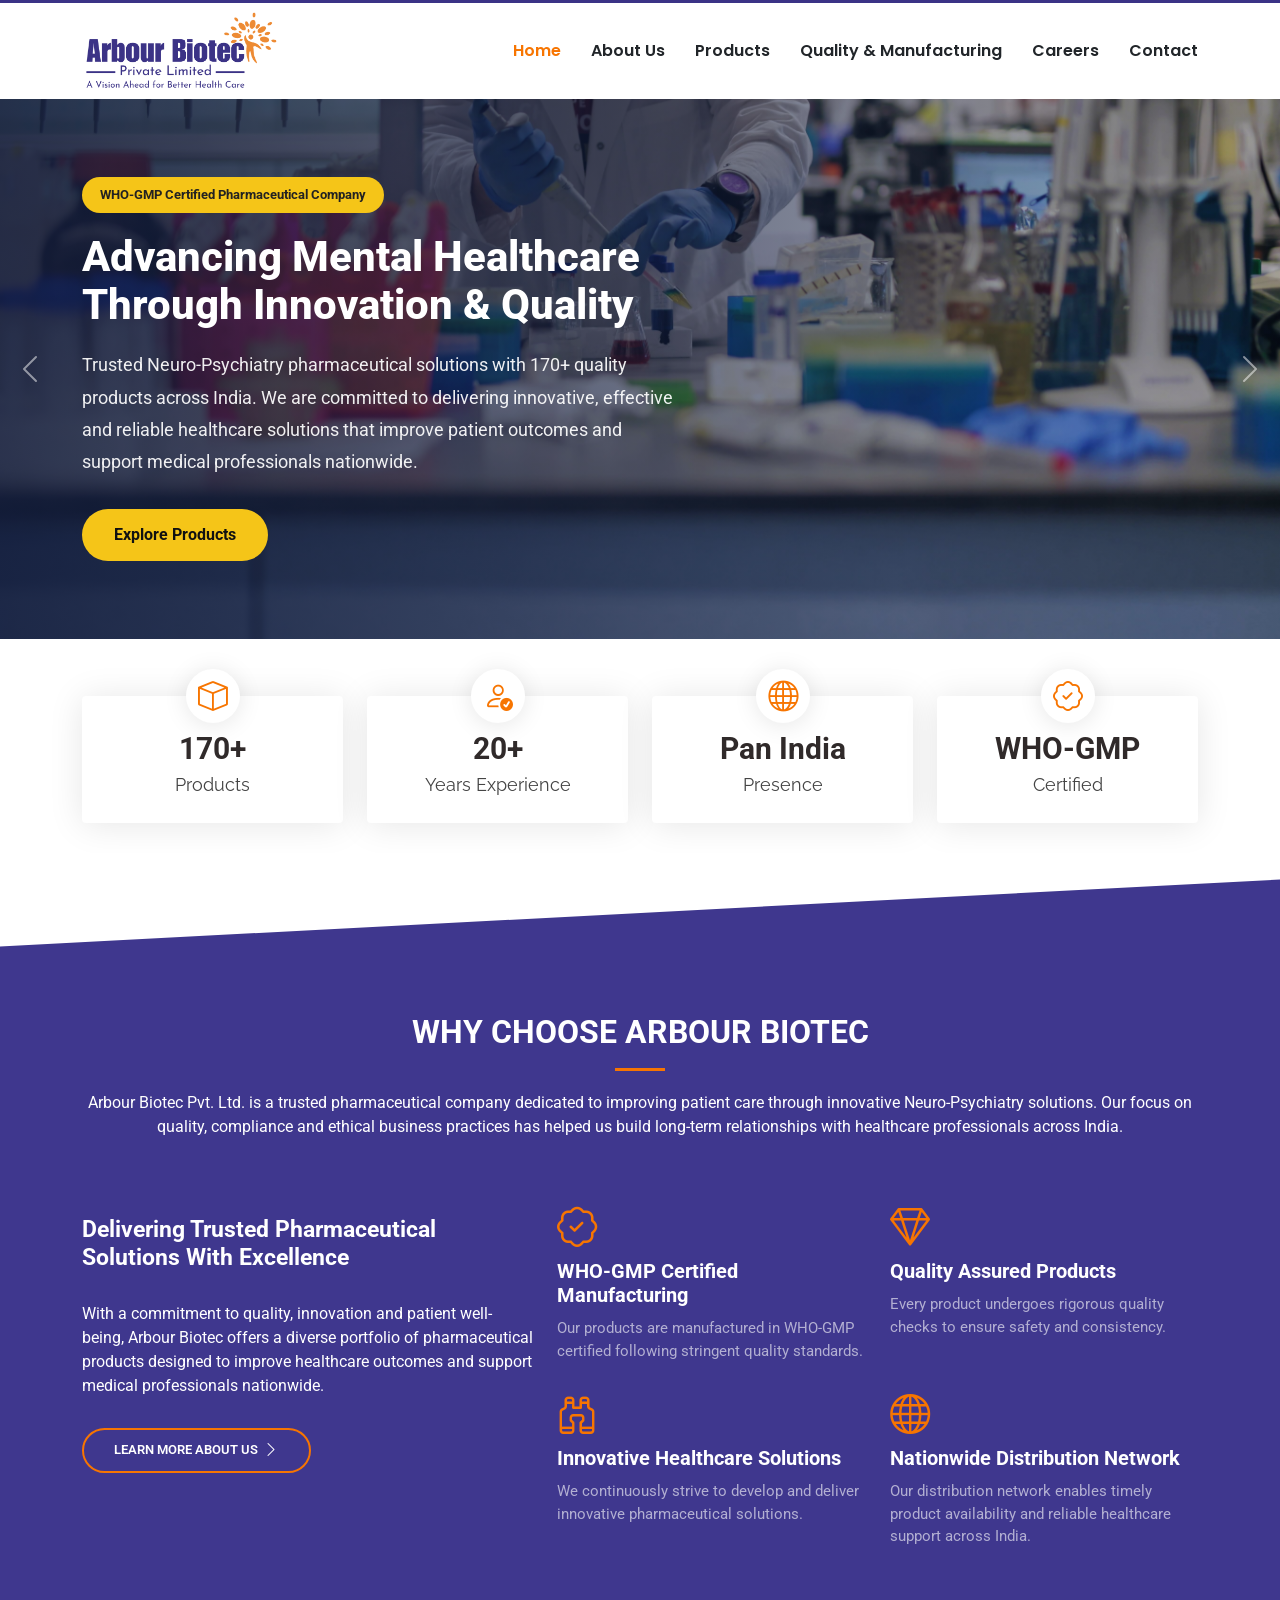
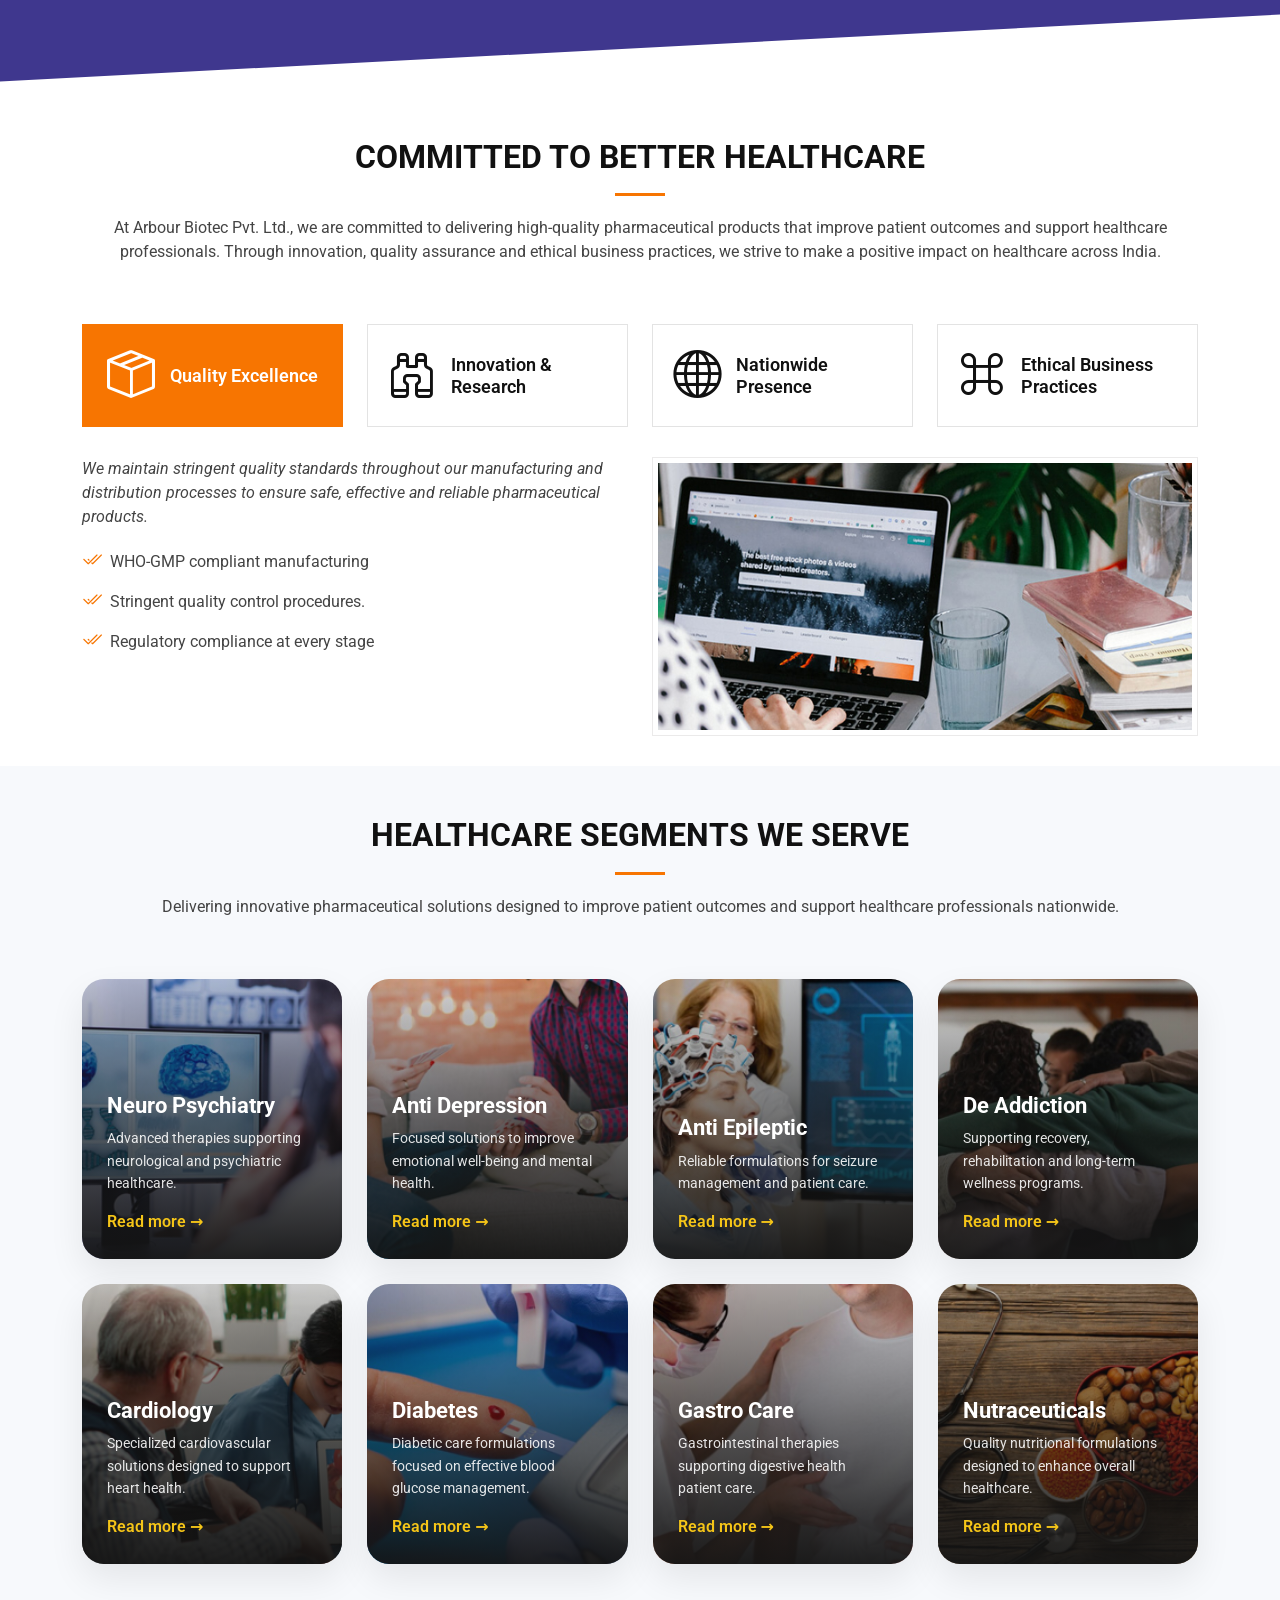
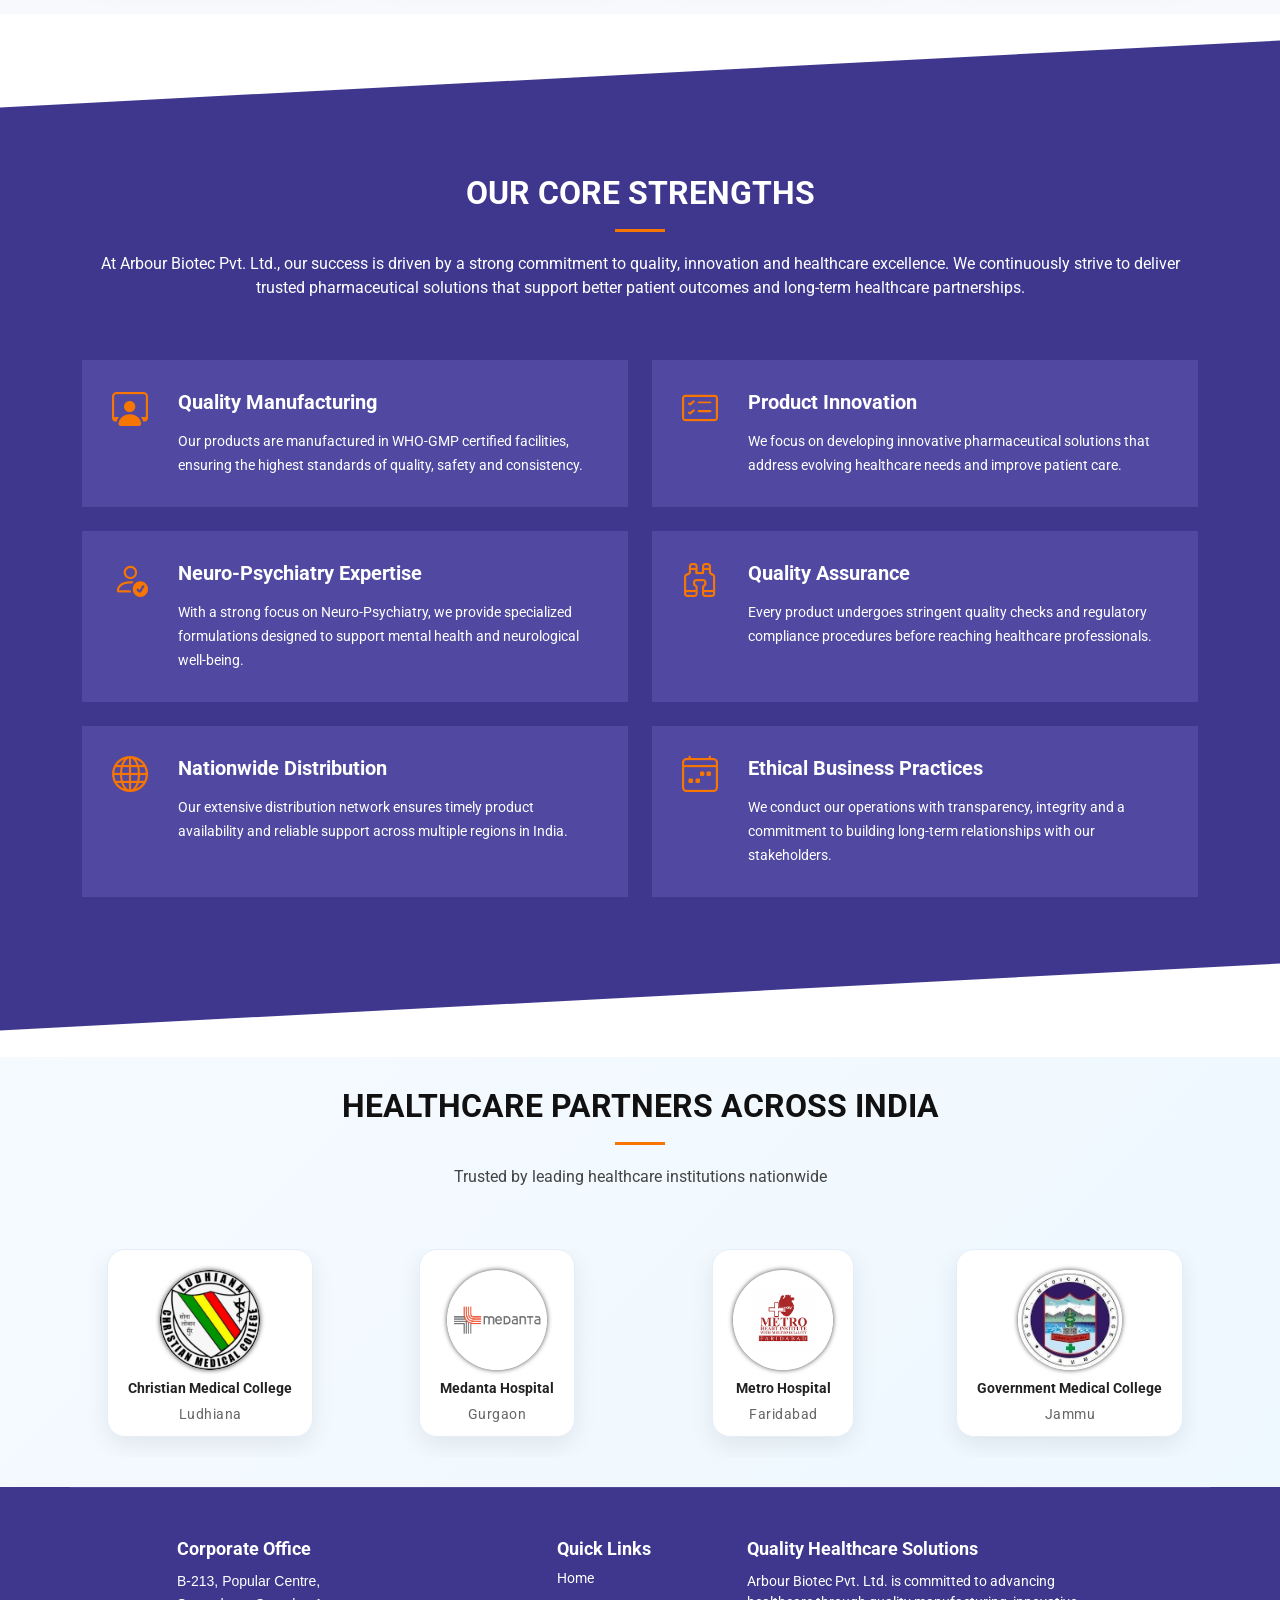
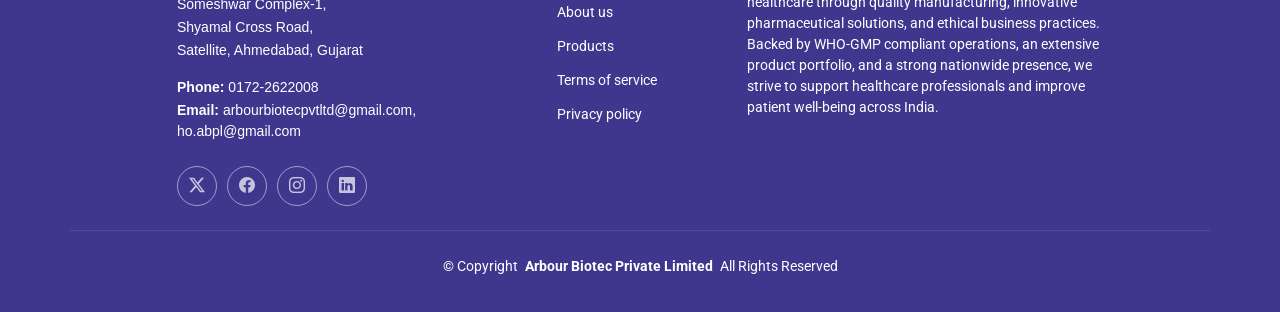
==== commit 9d09c40b: "Updated complete project" ====
--- a/index.html
+++ b/index.html
@@ -71,6 +71,7 @@
           <li><a href="about-us.html">About Us</a></li>
           <li><a href="products.html">Products</a></li>
           <li><a href="quality-manufacturing.html">Quality & Manufacturing</a></li>
+          <li><a href="careers.html">Careers</a></li>
           <li><a href="contact-us.html">Contact</a></li>
 
         </ul>
@@ -226,7 +227,6 @@
 
     </section>
 
-
     <!-- Stats Section -->
     <section id="stats" class="stats section">
 
@@ -271,7 +271,6 @@
       </div>
 
     </section><!-- /Stats Section -->
-
 
 
     <!-- About Section -->
--- a/assets/css/main.css
+++ b/assets/css/main.css
@@ -99,7 +99,7 @@
 h5,
 h6 {
   color: var(--heading-color);
-  font-family: var(--heading-font);
+  font-family: 'Roboto';
 }
 
 /* PHP Email Form Messages
@@ -253,8 +253,9 @@
 .header .logo img {
   max-height: 80px;
   margin-right: 8px;
-  border: none;
-  outline: none;
+  border: none !important;
+  outline: none !important;
+
 }
 
 .header .logo h1 {
@@ -334,7 +335,7 @@
   .navmenu a:focus {
     color: var(--nav-color);
     padding: 10px 15px;
-    font-size: 18px;
+    font-size: 16px;
     font-family: var(--nav-font);
     font-weight: 600;
     display: flex;
@@ -2624,4 +2625,439 @@
 .comment-form form .btn-primary:hover {
   color: var(--contrast-color);
   background-color: color-mix(in srgb, var(--accent-color), transparent 20%);
-}+}
+
+/* ==================================================
+CAREER PAGE CSS START
+================================================== */
+
+.career-hero {
+  padding: 80px 0;
+  background: linear-gradient(135deg, #f8fbff, #eef5ff);
+  font-family: 'Roboto';
+}
+
+.career-tag {
+  display: inline-block;
+  background: #f77501;
+  color: #fff;
+  padding: 8px 18px;
+  border-radius: 30px;
+  font-size: 13px;
+  font-weight: 700;
+  letter-spacing: 1px;
+  margin-bottom: 20px;
+}
+
+.career-hero h2 {
+  font-size: 48px;
+  font-weight: 800;
+  line-height: 1.2;
+  margin-bottom: 20px;
+  color: #111;
+}
+
+.career-hero h2 span {
+  color: #3F378E;
+}
+
+.career-hero p {
+  font-size: 17px;
+  line-height: 1.9;
+  color: #666;
+  margin-bottom: 30px;
+}
+
+.career-image {
+  max-width: 100%;
+  border-radius: 25px;
+  box-shadow: 0 20px 60px rgba(0, 0, 0, .12);
+}
+
+.career-buttons {
+  display: flex;
+  gap: 15px;
+  flex-wrap: wrap;
+}
+
+/* Benefits */
+
+.career-benefits {
+  padding: 80px 0;
+  background: #fff;
+}
+
+.benefit-card {
+  background: #fff;
+  padding: 35px 25px;
+  border-radius: 22px;
+  text-align: center;
+  box-shadow: 0 10px 35px rgba(0, 0, 0, .08);
+  transition: .4s;
+  height: 100%;
+  border: 1px solid #edf0f5;
+}
+
+.benefit-card:hover {
+  transform: translateY(-10px);
+  box-shadow: 0 20px 50px rgba(0, 0, 0, .12);
+}
+
+.benefit-icon {
+  width: 80px;
+  height: 80px;
+  margin: auto;
+  border-radius: 50%;
+  display: flex;
+  align-items: center;
+  justify-content: center;
+  background: linear-gradient(135deg, #3F378E, #5c54b9);
+  color: #fff;
+  font-size: 34px;
+  margin-bottom: 20px;
+}
+
+.benefit-card h4 {
+  font-size: 22px;
+  font-weight: 700;
+  margin-bottom: 12px;
+}
+
+.benefit-card p {
+  color: #666;
+  margin: 0;
+  line-height: 1.8;
+}
+
+/* Openings */
+
+.career-openings {
+  padding: 80px 0;
+  background: #f8f9fc;
+}
+
+.career-accordion .accordion-item {
+  border: 0;
+  border-radius: 20px !important;
+  overflow: hidden;
+  margin-bottom: 22px;
+  background: #fff;
+  box-shadow: 0 12px 35px rgba(0, 0, 0, .08);
+  transition: all .35s ease;
+}
+
+.career-accordion .accordion-item:hover {
+  transform: translateY(-3px);
+  box-shadow: 0 18px 40px rgba(63, 55, 142, .12);
+}
+
+/* Header */
+
+.career-accordion .accordion-button {
+  background: #fff;
+  color: #222;
+  padding: 14px 30px;
+  box-shadow: none;
+  transition: all .45s ease;
+}
+
+.career-accordion .accordion-button:hover {
+  background: #f6f7ff;
+}
+
+.career-accordion .accordion-button:not(.collapsed) {
+  background: linear-gradient(135deg, #3F378E, #5d56c7);
+  color: #fff;
+}
+
+/* Heading white on active */
+
+.career-accordion .accordion-button:not(.collapsed) .job-title h5,
+.career-accordion .accordion-button:not(.collapsed) .job-title span {
+  color: #fff !important;
+}
+
+.job-title h5 {
+  margin: 0;
+  font-size: 22px;
+  font-weight: 700;
+  color: #222;
+  transition: .35s;
+}
+
+.job-title span {
+  display: block;
+  margin-top: 5px;
+  font-size: 14px;
+  color: #777;
+  transition: .35s;
+}
+
+/* Arrow */
+
+.career-accordion .accordion-button::after {
+  transition: transform .45s ease;
+  filter: brightness(.4);
+}
+
+.career-accordion .accordion-button:not(.collapsed)::after {
+  transform: rotate(-180deg);
+  filter: brightness(0) invert(1);
+}
+
+/* Remove bootstrap focus */
+
+.career-accordion .accordion-button:focus {
+  box-shadow: none;
+}
+
+/* Smooth body */
+
+.career-accordion .accordion-collapse {
+  transition: all .45s ease;
+}
+
+.career-accordion .accordion-body {
+  padding: 35px;
+  background: #fff;
+  animation: careerFade .45s ease;
+}
+
+@keyframes careerFade {
+
+  from {
+    opacity: 0;
+    transform: translateY(-12px);
+  }
+
+  to {
+    opacity: 1;
+    transform: translateY(0);
+  }
+
+}
+
+.career-accordion .accordion-body h5 {
+  color: #222;
+  font-weight: 700;
+  margin-bottom: 15px;
+}
+
+.career-accordion ul {
+  padding-left: 20px;
+  margin-bottom: 20px;
+}
+
+.career-accordion li {
+  color: #666;
+  margin-bottom: 10px;
+  line-height: 1.7;
+}
+
+/* Button */
+
+.career-apply-btn {
+  display: inline-flex;
+  align-items: center;
+  justify-content: center;
+  background: #f77501;
+  color: #fff;
+  padding: 13px 30px;
+  border-radius: 50px;
+  font-weight: 600;
+  text-decoration: none;
+  transition: all .35s ease;
+}
+
+.career-apply-btn:hover {
+  background: #3F378E;
+  color: #fff;
+  transform: translateY(-3px);
+}
+
+/* Hiring Process */
+
+.career-process {
+  padding: 80px 0;
+  background: #fff;
+}
+
+.process-box {
+  background: #fff;
+  border-radius: 20px;
+  padding: 35px 20px;
+  box-shadow: 0 10px 35px rgba(0, 0, 0, .08);
+  transition: .4s;
+  height: 100%;
+}
+
+.process-box:hover {
+  transform: translateY(-10px);
+}
+
+.process-number {
+  width: 75px;
+  height: 75px;
+  margin: auto;
+  border-radius: 50%;
+  background: linear-gradient(135deg, #f77501, #ff9a42);
+  color: #fff;
+  display: flex;
+  align-items: center;
+  justify-content: center;
+  font-size: 24px;
+  font-weight: 800;
+  margin-bottom: 20px;
+}
+
+.process-box h5 {
+  font-size: 22px;
+  font-weight: 700;
+}
+
+.process-box p {
+  color: #666;
+  margin-bottom: 0;
+}
+
+/* Form */
+
+.career-form-section {
+  padding: 80px 0;
+  background: #f8fbff;
+}
+
+.career-form-box {
+  background: #fff;
+  padding: 50px;
+  border-radius: 25px;
+  box-shadow: 0 15px 50px rgba(0, 0, 0, .08);
+}
+
+.career-form-box h2 {
+  font-size: 38px;
+  font-weight: 800;
+  color: #3F378E;
+}
+
+.career-form-box .form-control {
+  height: 56px;
+  border-radius: 12px;
+  border: 1px solid #dce3ee;
+  box-shadow: none;
+}
+
+.career-form-box textarea.form-control {
+  height: auto;
+  padding-top: 15px;
+}
+
+.career-form-box .form-control:focus {
+  border-color: #3F378E;
+  box-shadow: 0 0 0 4px rgba(63, 55, 142, .08);
+}
+
+.career-submit-btn {
+  background: linear-gradient(135deg, #3F378E, #5c54b9);
+  color: #fff;
+  border: none;
+  padding: 14px 40px;
+  border-radius: 50px;
+  font-weight: 700;
+  transition: .3s;
+}
+
+.career-submit-btn:hover {
+  transform: translateY(-3px);
+}
+
+/* CTA */
+
+.career-cta {
+  padding: 90px 0;
+  background: linear-gradient(135deg, #3F378E, #2B6CB0);
+  color: #fff;
+}
+
+.career-cta h2 {
+  color: #fff;
+  font-size: 44px;
+  font-weight: 800;
+  margin-bottom: 20px;
+}
+
+.career-cta p {
+  max-width: 800px;
+  margin: auto;
+  font-size: 18px;
+  line-height: 1.9;
+  margin-bottom: 30px;
+}
+
+.career-cta .catalogue-btn {
+  background: #f5c518;
+  color: #222;
+}
+
+.career-cta .catalogue-btn:hover {
+  background: #fff;
+  color: #3F378E;
+}
+
+/* Responsive */
+
+@media(max-width:991px) {
+
+  .career-hero {
+    text-align: center;
+  }
+
+  .career-hero h2 {
+    font-size: 36px;
+  }
+
+  .career-image {
+    margin-top: 40px;
+  }
+
+  .career-buttons {
+    justify-content: center;
+  }
+
+}
+
+@media(max-width:767px) {
+
+  .career-hero {
+    padding: 50px 0;
+  }
+
+  .career-hero h2 {
+    font-size: 28px;
+  }
+
+  .career-form-box {
+    padding: 25px;
+  }
+
+  .career-form-box h2 {
+    font-size: 28px;
+  }
+
+  .career-cta h2 {
+    font-size: 30px;
+  }
+
+  .job-title h5 {
+    font-size: 17px;
+  }
+
+  .accordion-button {
+    padding: 18px !important;
+  }
+
+}
+
+/* ==================================================
+CAREER PAGE CSS END
+================================================== */
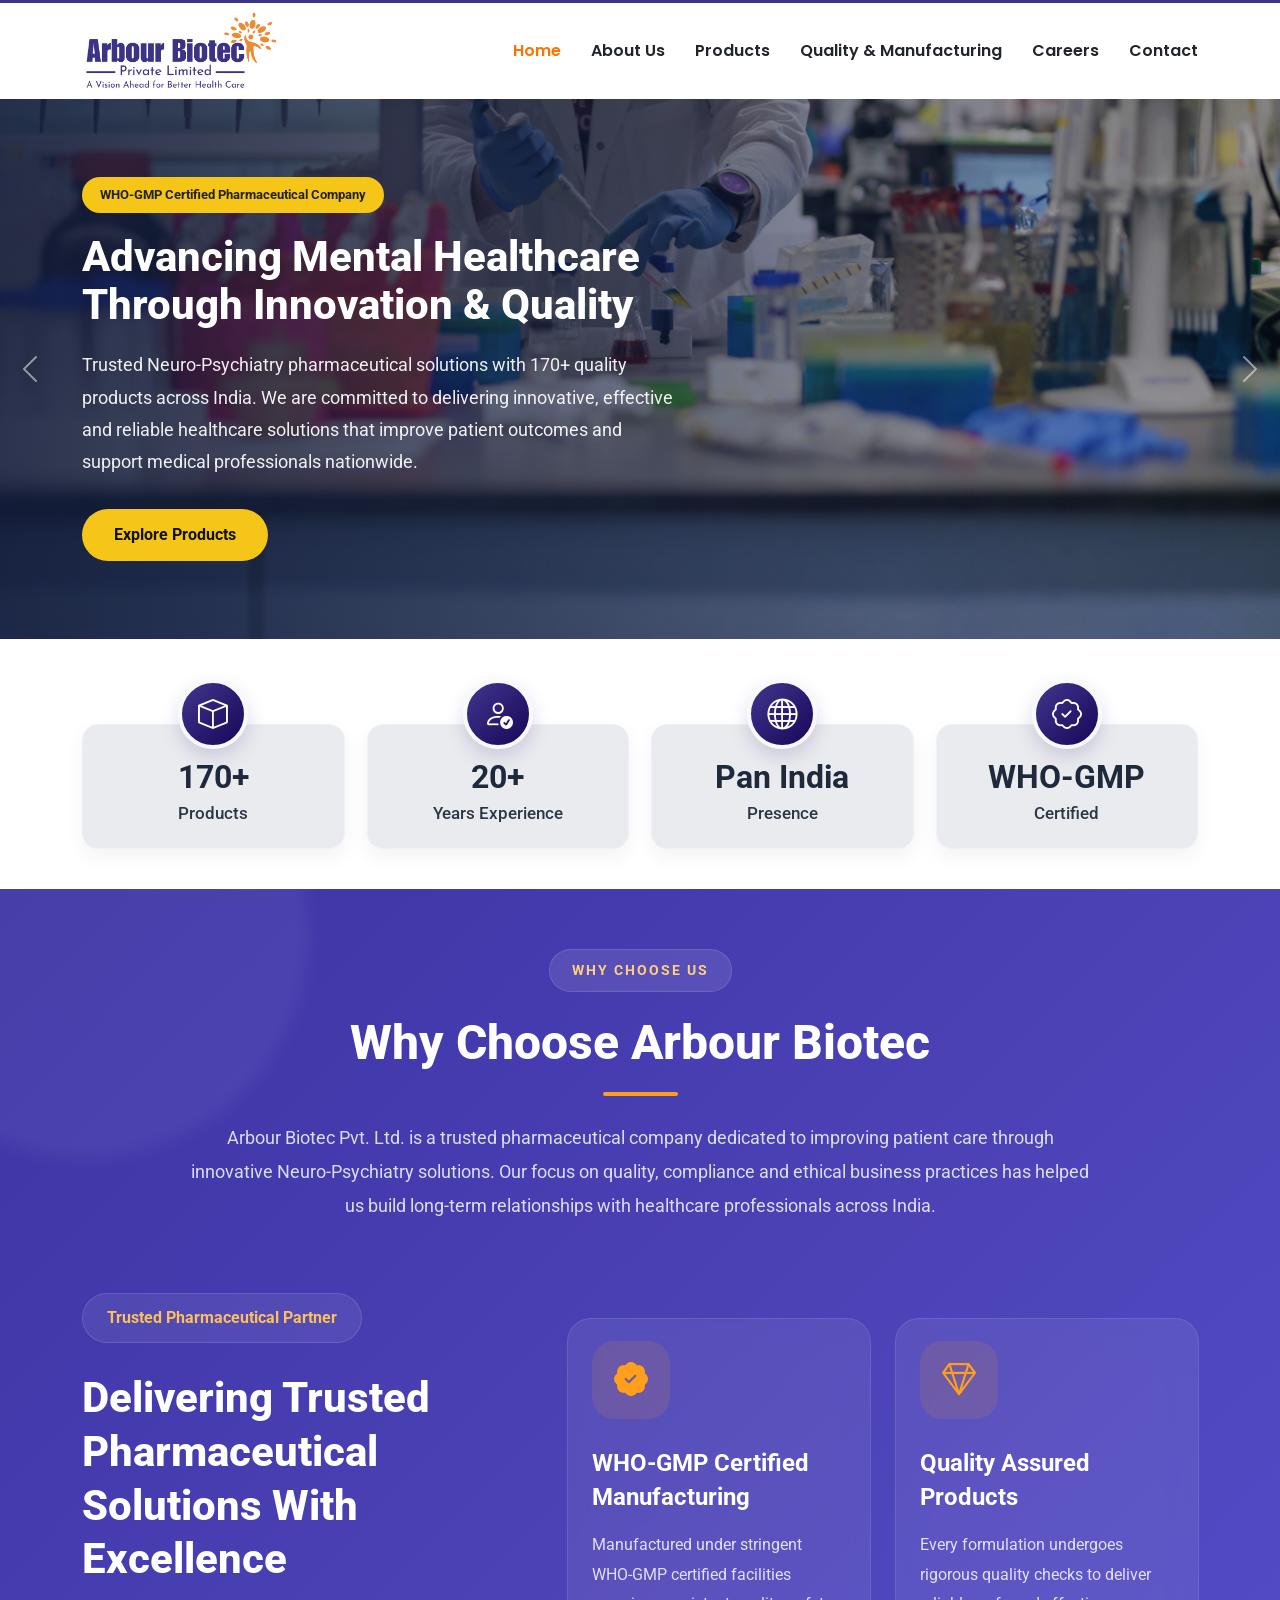
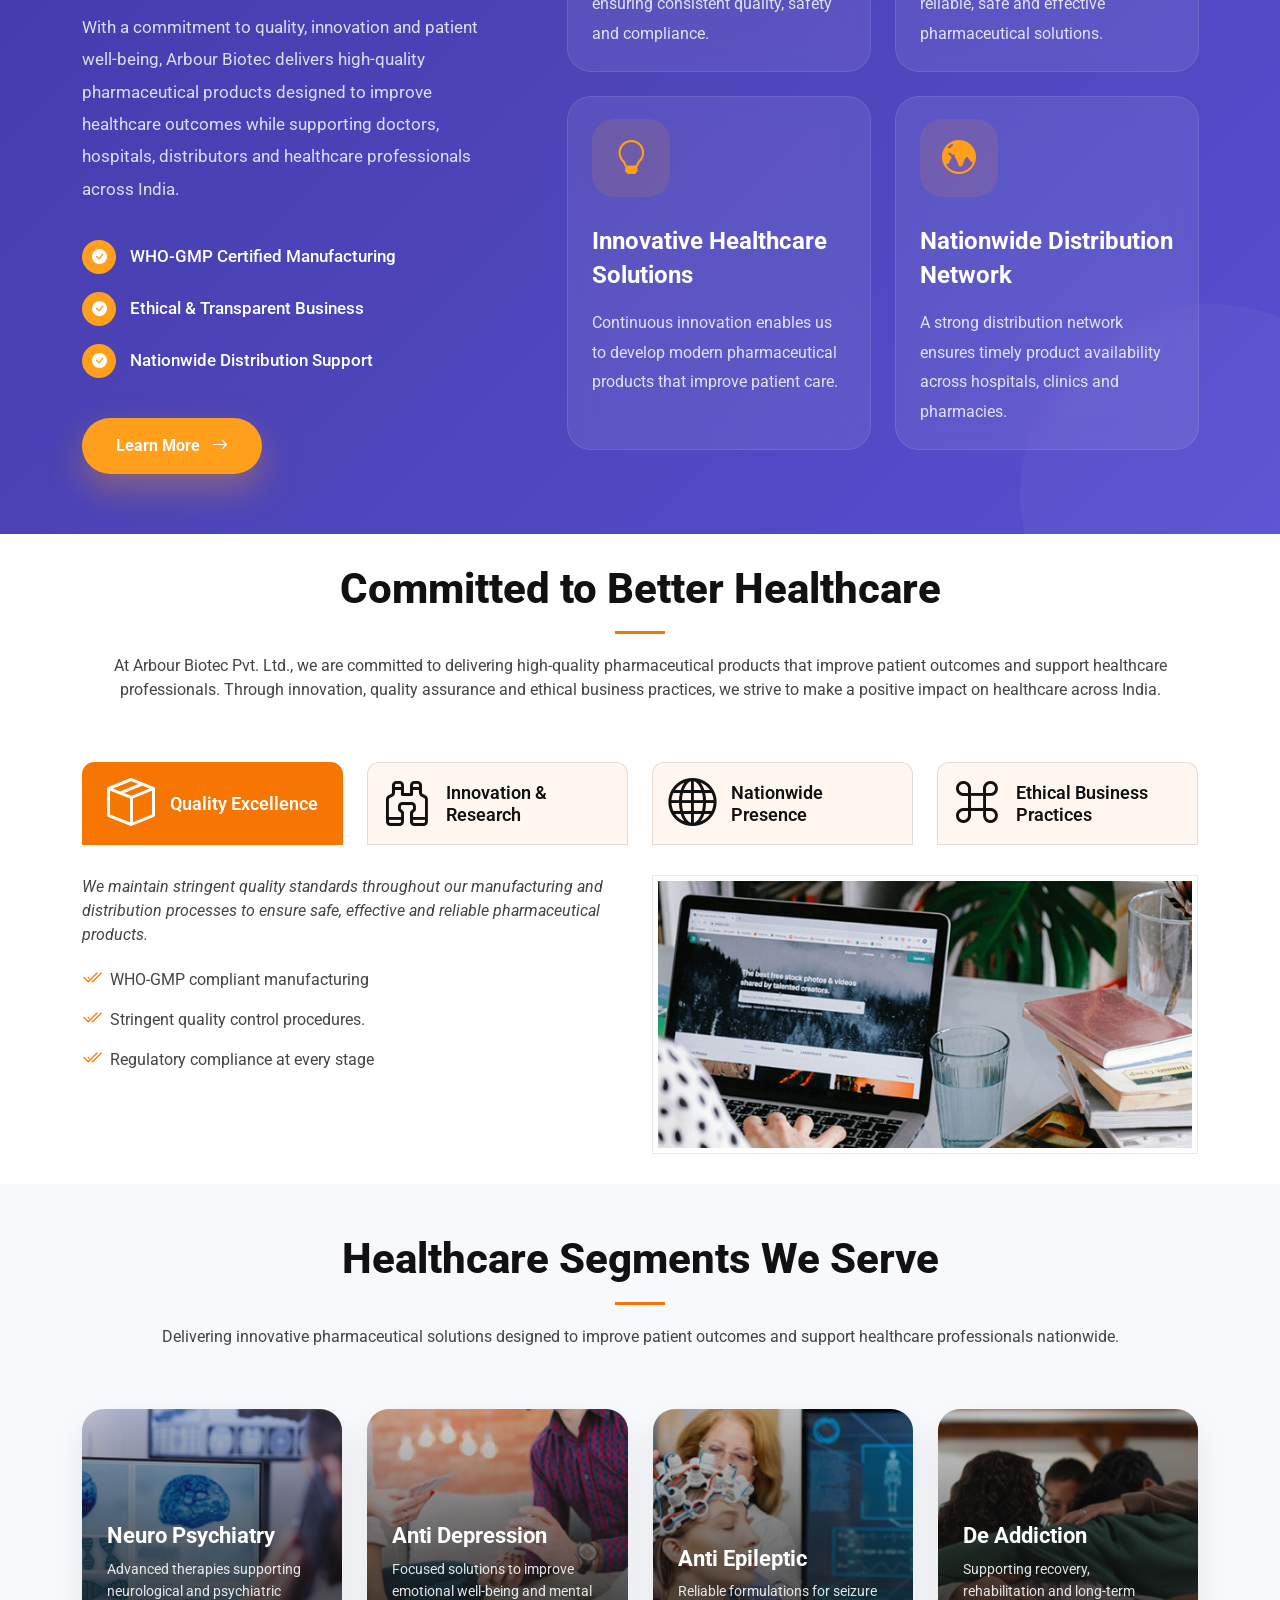
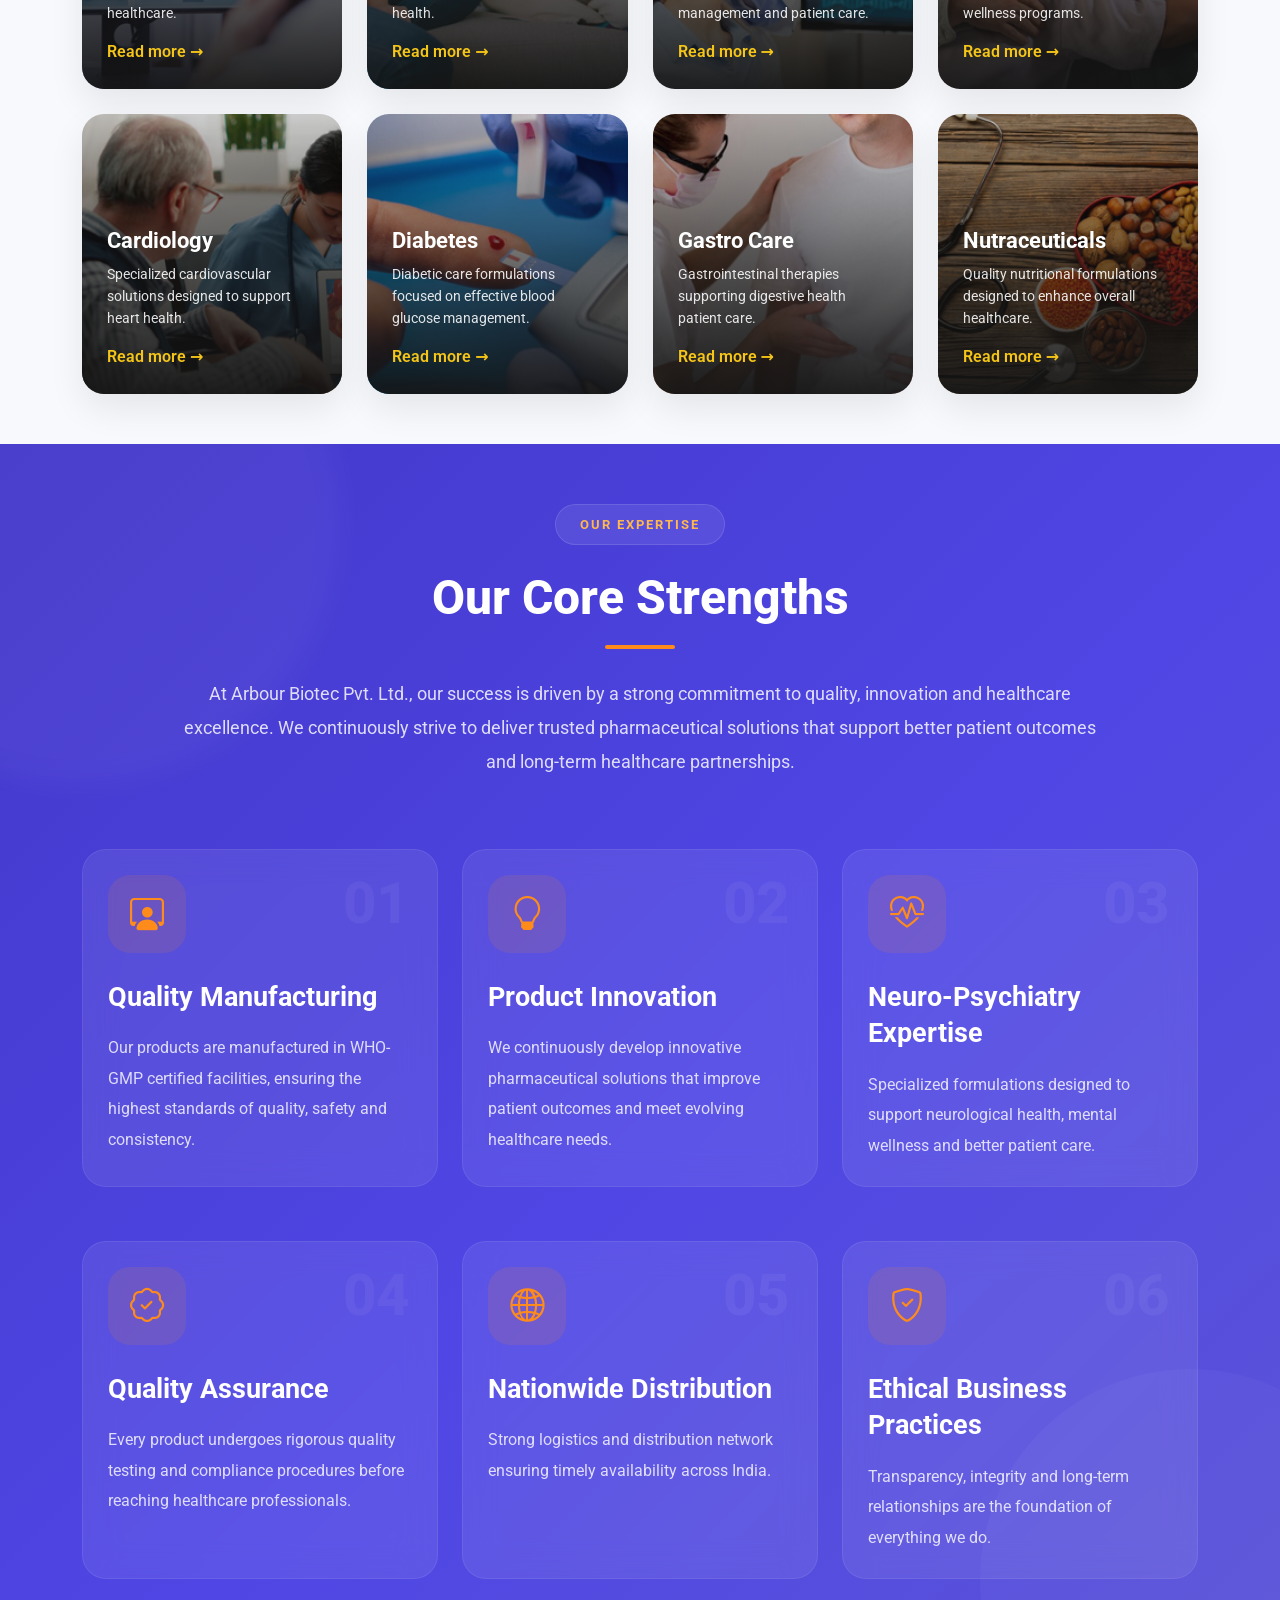
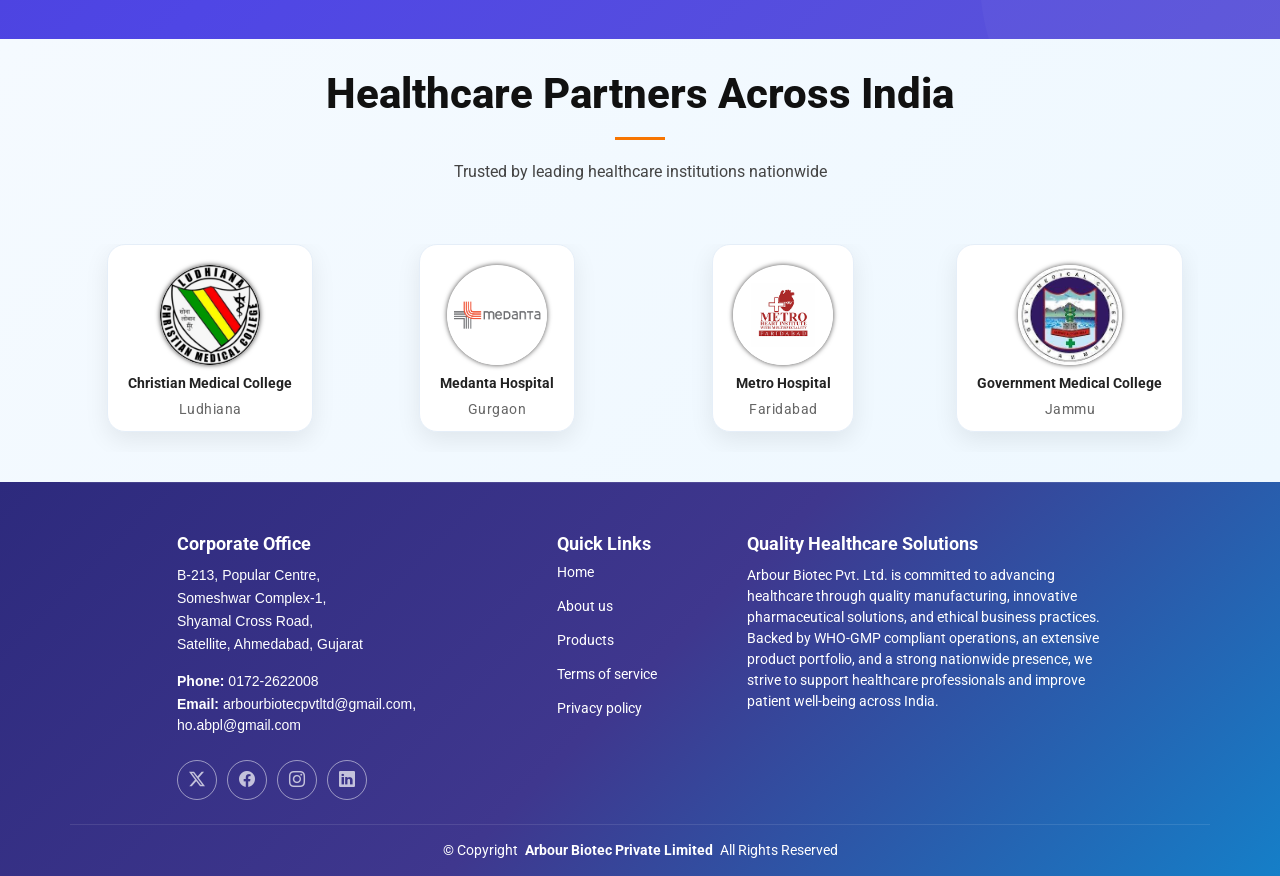
==== commit 7dc121cd: "change on index.html and main.css file" ====
--- a/index.html
+++ b/index.html
@@ -272,74 +272,262 @@
 
     </section><!-- /Stats Section -->
 
-
     <!-- About Section -->
-    <section id="about" class="about section section-bg blue-background">
-      <!-- Section Title -->
-      <div class="container section-title">
-
-        <h2>Why Choose Arbour Biotec</h2>
-
-        <p>Arbour Biotec Pvt. Ltd. is a trusted pharmaceutical company dedicated to improving patient care through
-          innovative Neuro-Psychiatry solutions. Our focus on quality, compliance and ethical business practices has
-          helped us build long-term relationships with healthcare professionals across India.</p>
-
-      </div><!-- End Section Title -->
-
-      <div class="container position-relative">
-
-        <div class="row gy-5">
-
-          <div class="content col-xl-5 d-flex flex-column mt-65">
-
-            <h3>Delivering Trusted Pharmaceutical Solutions With Excellence</h3>
+
+<section class="abt-premium-section">
+
+    <div class="container">
+
+        <!-- Section Heading -->
+
+        <div class="abt-premium-heading text-center">
+
+            <span class="abt-premium-subtitle">
+                WHY CHOOSE US
+            </span>
+
+            <h2>
+                Why Choose Arbour Biotec
+            </h2>
+
+            <div class="abt-heading-divider"></div>
+
             <p>
-              With a commitment to quality, innovation and patient well-being, Arbour Biotec offers a diverse portfolio
-              of pharmaceutical products designed to improve healthcare outcomes and support medical professionals
-              nationwide.
+                Arbour Biotec Pvt. Ltd. is a trusted pharmaceutical company dedicated to improving
+                patient care through innovative Neuro-Psychiatry solutions. Our focus on quality,
+                compliance and ethical business practices has helped us build long-term relationships
+                with healthcare professionals across India.
             </p>
-            <a href="about-us.html" class="about-btn align-self-center align-self-xl-start">
-              <span>Learn More About Us</span> <i class="bi bi-chevron-right"></i></a>
-          </div>
-
-          <div class="col-xl-7">
-
-            <div class="row gy-4">
-
-              <div class="col-md-6 icon-box position-relative">
-                <i class="bi bi-patch-check"></i>
-                <h4><span class="stretched-link">WHO-GMP Certified Manufacturing</span></h4>
-                <p>Our products are manufactured in WHO-GMP certified following stringent quality standards.</p>
-              </div><!-- Icon-Box -->
-
-              <div class="col-md-6 icon-box position-relative">
-                <i class="bi bi-gem"></i>
-                <h4><span class="stretched-link">Quality Assured Products</span></h4>
-                <p>Every product undergoes rigorous quality checks to ensure safety and consistency.</p>
-              </div><!-- Icon-Box -->
-
-              <div class="col-md-6 icon-box position-relative">
-                <i class="bi bi-binoculars"></i>
-                <h4><span class="stretched-link">Innovative Healthcare Solutions</span></h4>
-                <p>We continuously strive to develop and deliver innovative pharmaceutical solutions.</p>
-              </div><!-- Icon-Box -->
-
-              <div class="col-md-6 icon-box position-relative">
-                <i class="bi bi-globe"></i>
-                <h4><span>Nationwide Distribution Network</span></h4>
-                <p>Our distribution network enables timely product availability and reliable healthcare support across
-                  India.</p>
-              </div><!-- Icon-Box -->
-
-            </div>
-
-          </div>
-
-        </div>
-
-      </div>
-
-    </section><!-- /About Section -->
+
+        </div>
+
+
+
+        <div class="row align-items-center gx-5 gy-5">
+
+
+            <!-- LEFT CONTENT -->
+
+
+            <div class="col-lg-5">
+
+                <div class="abt-premium-left">
+
+                    <span class="abt-left-badge">
+                        Trusted Pharmaceutical Partner
+                    </span>
+
+                    <h3>
+
+                        Delivering Trusted Pharmaceutical
+                        Solutions With Excellence
+
+                    </h3>
+
+                    <p>
+
+                        With a commitment to quality, innovation and patient well-being,
+                        Arbour Biotec delivers high-quality pharmaceutical products designed
+                        to improve healthcare outcomes while supporting doctors, hospitals,
+                        distributors and healthcare professionals across India.
+
+                    </p>
+
+
+
+                    <ul class="abt-feature-list">
+
+                        <li>
+
+                            <i class="bi bi-check-circle-fill"></i>
+
+                            WHO-GMP Certified Manufacturing
+
+                        </li>
+
+                        <li>
+
+                            <i class="bi bi-check-circle-fill"></i>
+
+                            Ethical & Transparent Business
+
+                        </li>
+
+                        <li>
+
+                            <i class="bi bi-check-circle-fill"></i>
+
+                            Nationwide Distribution Support
+
+                        </li>
+
+                    </ul>
+
+
+
+                    <a href="about-us.html" class="abt-premium-btn">
+
+                        Learn More
+
+                        <i class="bi bi-arrow-right"></i>
+
+                    </a>
+
+                </div>
+
+            </div>
+
+
+
+            <!-- RIGHT FEATURES -->
+
+
+
+            <div class="col-lg-7">
+
+                <div class="row g-4">
+
+
+                    <!-- Card -->
+
+                    <div class="col-md-6">
+
+                        <div class="abt-premium-card">
+
+                            <div class="abt-card-icon">
+
+                                <i class="bi bi-patch-check-fill"></i>
+
+                            </div>
+
+                            <h4>
+
+                                WHO-GMP Certified Manufacturing
+
+                            </h4>
+
+                            <p>
+
+                                Manufactured under stringent WHO-GMP certified facilities
+                                ensuring consistent quality, safety and compliance.
+
+                            </p>
+
+                        </div>
+
+                    </div>
+
+
+
+                    <!-- Card -->
+
+
+                    <div class="col-md-6">
+
+                        <div class="abt-premium-card">
+
+                            <div class="abt-card-icon">
+
+                                <i class="bi bi-gem"></i>
+
+                            </div>
+
+                            <h4>
+
+                                Quality Assured Products
+
+                            </h4>
+
+                            <p>
+
+                                Every formulation undergoes rigorous quality checks to
+                                deliver reliable, safe and effective pharmaceutical solutions.
+
+                            </p>
+
+                        </div>
+
+                    </div>
+
+
+
+                    <!-- Card -->
+
+
+                    <div class="col-md-6">
+
+                        <div class="abt-premium-card">
+
+                            <div class="abt-card-icon">
+
+                                <i class="bi bi-lightbulb"></i>
+
+                            </div>
+
+                            <h4>
+
+                                Innovative Healthcare Solutions
+
+                            </h4>
+
+                            <p>
+
+                                Continuous innovation enables us to develop modern
+                                pharmaceutical products that improve patient care.
+
+                            </p>
+
+                        </div>
+
+                    </div>
+
+
+
+                    <!-- Card -->
+
+
+                    <div class="col-md-6">
+
+                        <div class="abt-premium-card">
+
+                            <div class="abt-card-icon">
+
+                                <i class="bi bi-globe-central-south-asia"></i>
+
+                            </div>
+
+                            <h4>
+
+                                Nationwide Distribution Network
+
+                            </h4>
+
+                            <p>
+
+                                A strong distribution network ensures timely product
+                                availability across hospitals, clinics and pharmacies.
+
+                            </p>
+
+                        </div>
+
+                    </div>
+
+
+
+                </div>
+
+            </div>
+
+
+
+        </div>
+
+    </div>
+
+</section>
+
+   <!-- /About Section -->
 
     <!-- Tabs Section -->
     <section id="tabs" class="tabs section">
@@ -589,91 +777,236 @@
     <!-- end Segments section -->
 
     <!-- Core strength Section -->
-    <section id="services" class="services section section-bg blue-background">
-
-      <!-- Section Title -->
-      <div class="container section-title">
-        <h2>Our Core Strengths</h2>
-        <p>At Arbour Biotec Pvt. Ltd., our success is driven by a strong commitment to quality, innovation and
-          healthcare excellence. We continuously strive to deliver trusted pharmaceutical solutions that support better
-          patient outcomes and long-term healthcare partnerships.</p>
-      </div><!-- End Section Title -->
-
-      <div class="container">
-
-        <div class="row gy-4">
-
-          <div class="col-md-6">
-            <div class="service-item d-flex position-relative h-100">
-              <i class="bi bi-person-workspace icon flex-shrink-0"></i>
-              <div>
-                <h4 class="title">Quality Manufacturing</h4>
-                <p class="description">Our products are manufactured in WHO-GMP certified facilities, ensuring the
-                  highest standards of quality, safety and consistency.</p>
-              </div>
-            </div>
-          </div><!-- End Service Item -->
-
-          <div class="col-md-6">
-            <div class="service-item d-flex position-relative h-100">
-              <i class="bi bi-card-checklist icon flex-shrink-0"></i>
-              <div>
-                <h4 class="title">Product Innovation</h4>
-                <p class="description">We focus on developing innovative pharmaceutical solutions that address evolving
-                  healthcare needs and improve patient care.</p>
-              </div>
-            </div>
-          </div><!-- End Service Item -->
-
-          <div class="col-md-6">
-            <div class="service-item d-flex position-relative h-100">
-              <i class="bi bi-person-check icon flex-shrink-0"></i>
-              <div>
-                <h4 class="title">Neuro-Psychiatry Expertise</h4>
-                <p class="description">With a strong focus on Neuro-Psychiatry, we provide specialized formulations
-                  designed to support mental health and neurological well-being.</p>
-              </div>
-            </div>
-          </div><!-- End Service Item -->
-
-          <div class="col-md-6">
-            <div class="service-item d-flex position-relative h-100">
-              <i class="bi bi-binoculars icon flex-shrink-0"></i>
-              <div>
-                <h4 class="title">Quality Assurance</h4>
-                <p class="description">Every product undergoes stringent quality checks and regulatory compliance
-                  procedures before reaching healthcare professionals.</p>
-              </div>
-            </div>
-          </div><!-- End Service Item -->
-
-          <div class="col-md-6">
-            <div class="service-item d-flex position-relative h-100">
-              <i class="bi bi-globe icon flex-shrink-0"></i>
-              <div>
-                <h4 class="title">Nationwide Distribution</h4>
-                <p class="description">Our extensive distribution network ensures timely product availability and
-                  reliable support across multiple regions in India.</p>
-              </div>
-            </div>
-          </div><!-- End Service Item -->
-
-          <div class="col-md-6">
-            <div class="service-item d-flex position-relative h-100">
-              <i class="bi bi-calendar4-week icon flex-shrink-0"></i>
-              <div>
-                <h4 class="title">Ethical Business Practices</h4>
-                <p class="description">We conduct our operations with transparency, integrity and a commitment to
-                  building long-term relationships with our stakeholders.</p>
-              </div>
-            </div>
-          </div><!-- End Service Item -->
-
-        </div>
-
-      </div>
-
-    </section><!-- / Core strength Section -->
+    
+    <section class="core-premium-section">
+
+    <div class="container">
+
+        <!-- Section Heading -->
+
+        <div class="core-premium-heading text-center">
+
+            <span class="core-premium-badge">
+                OUR EXPERTISE
+            </span>
+
+            <h2>Our Core Strengths</h2>
+
+            <div class="core-heading-line"></div>
+
+            <p>
+                At Arbour Biotec Pvt. Ltd., our success is driven by a strong commitment
+                to quality, innovation and healthcare excellence. We continuously strive
+                to deliver trusted pharmaceutical solutions that support better patient
+                outcomes and long-term healthcare partnerships.
+            </p>
+
+        </div>
+
+
+        <!-- Features -->
+
+        <div class="row g-4">
+
+
+
+            <!-- Card -->
+
+            <div class="col-lg-4 col-md-6">
+
+                <div class="core-feature-card">
+
+                    <div class="core-feature-icon">
+
+                        <i class="bi bi-person-workspace"></i>
+
+                    </div>
+
+                    <div class="core-card-number">
+                        01
+                    </div>
+
+                    <h3>
+                        Quality Manufacturing
+                    </h3>
+
+                    <p>
+                        Our products are manufactured in WHO-GMP certified facilities,
+                        ensuring the highest standards of quality, safety and consistency.
+                    </p>
+
+                </div>
+
+            </div>
+
+
+
+            <!-- Card -->
+
+            <div class="col-lg-4 col-md-6">
+
+                <div class="core-feature-card">
+
+                    <div class="core-feature-icon">
+
+                        <i class="bi bi-lightbulb"></i>
+
+                    </div>
+
+                    <div class="core-card-number">
+                        02
+                    </div>
+
+                    <h3>
+                        Product Innovation
+                    </h3>
+
+                    <p>
+                        We continuously develop innovative pharmaceutical solutions that
+                        improve patient outcomes and meet evolving healthcare needs.
+                    </p>
+
+                </div>
+
+            </div>
+
+
+
+
+            <!-- Card -->
+
+            <div class="col-lg-4 col-md-6">
+
+                <div class="core-feature-card">
+
+                    <div class="core-feature-icon">
+
+                        <i class="bi bi-heart-pulse"></i>
+
+                    </div>
+
+                    <div class="core-card-number">
+                        03
+                    </div>
+
+                    <h3>
+                        Neuro-Psychiatry Expertise
+                    </h3>
+
+                    <p>
+                        Specialized formulations designed to support neurological health,
+                        mental wellness and better patient care.
+                    </p>
+
+                </div>
+
+            </div>
+
+
+
+
+            <!-- Card -->
+
+            <div class="col-lg-4 col-md-6">
+
+                <div class="core-feature-card">
+
+                    <div class="core-feature-icon">
+
+                        <i class="bi bi-patch-check"></i>
+
+                    </div>
+
+                    <div class="core-card-number">
+                        04
+                    </div>
+
+                    <h3>
+                        Quality Assurance
+                    </h3>
+
+                    <p>
+                        Every product undergoes rigorous quality testing and compliance
+                        procedures before reaching healthcare professionals.
+                    </p>
+
+                </div>
+
+            </div>
+
+
+
+
+            <!-- Card -->
+
+            <div class="col-lg-4 col-md-6">
+
+                <div class="core-feature-card">
+
+                    <div class="core-feature-icon">
+
+                        <i class="bi bi-globe2"></i>
+
+                    </div>
+
+                    <div class="core-card-number">
+                        05
+                    </div>
+
+                    <h3>
+                        Nationwide Distribution
+                    </h3>
+
+                    <p>
+                        Strong logistics and distribution network ensuring timely
+                        availability across India.
+                    </p>
+
+                </div>
+
+            </div>
+
+
+
+
+            <!-- Card -->
+
+            <div class="col-lg-4 col-md-6">
+
+                <div class="core-feature-card">
+
+                    <div class="core-feature-icon">
+
+                        <i class="bi bi-shield-check"></i>
+
+                    </div>
+
+                    <div class="core-card-number">
+                        06
+                    </div>
+
+                    <h3>
+                        Ethical Business Practices
+                    </h3>
+
+                    <p>
+                        Transparency, integrity and long-term relationships are the
+                        foundation of everything we do.
+                    </p>
+
+                </div>
+
+            </div>
+
+
+
+        </div>
+
+    </div>
+
+</section>
+    
+    <!-- / Core strength Section -->
 
     <!-- Partner Section -->
 
--- a/assets/css/main.css
+++ b/assets/css/main.css
@@ -553,9 +553,9 @@
 --------------------------------------------------------------*/
 .footer {
   color: var(--default-color);
-  background-color: var(--background-color);
+  background: linear-gradient(135deg, #2d2a7d 0%, #3f378e 50%, #157fc8 100%);
   font-size: 14px;
-  padding-bottom: 10px;
+  padding-bottom: 0px;
   position: relative;
 }
 
@@ -698,8 +698,8 @@
 }
 
 .footer .copyright {
-  padding-top: 25px;
-  padding-bottom: 25px;
+  padding-top: 15px;
+  padding-bottom: 15px;
   border-top: 1px solid color-mix(in srgb, var(--default-color), transparent 90%);
 }
 
@@ -867,12 +867,11 @@
 }
 
 .section-title h2 {
-  font-size: 32px;
-  font-weight: 700;
+  font-size: 42px;
+  font-weight: 800;
   margin-bottom: 20px;
   padding-bottom: 20px;
   position: relative;
-  text-transform: uppercase;
 }
 
 .section-title h2:after {
@@ -1508,71 +1507,118 @@
   font-weight: 500;
 }
 
-.stats-section {
-  background: #f8f9fa;
-  padding: 80px 0;
-}
-
-.stats-section h3 {
-  color: #3F378E;
-  font-size: 42px;
-  font-weight: 800;
-  font-family: 'Roboto';
-}
-
-.mv-card {
-  background: #fff;
-  padding: 40px;
-  border-radius: 20px;
-  box-shadow: 0 10px 30px rgba(0, 0, 0, .08);
-  height: 100%;
-}
 
 /*--------------------------------------------------------------
 # Stats Section
 --------------------------------------------------------------*/
+
+.stats {
+  padding: 40px 0;
+}
+
+.stats .row {
+  --bs-gutter-x: 22px;
+  --bs-gutter-y: 22px;
+}
+
+.stats .col-lg-3,
+.stats .col-md-6 {
+  display: flex;
+}
+
 .stats i {
-  background-color: var(--surface-color);
-  color: var(--accent-color);
-  box-shadow: 0px 2px 25px rgba(0, 0, 0, 0.1);
-  width: 54px;
-  height: 54px;
-  font-size: 30px;
-  border-radius: 50px;
-  border: 2px solid var(--background-color);
-  display: inline-flex;
+  width: 70px;
+  height: 70px;
+  display: flex;
   align-items: center;
   justify-content: center;
+  margin: 0 auto -25px;
+  font-size: 30px;
+  color: #fff;
+  background: linear-gradient(135deg, #3F378E, #190558);
+  border-radius: 50px;
+  border: 4px solid #f7f9fc;
+  box-shadow: 0 8px 18px rgba(63, 55, 142, .18);
   position: relative;
-  z-index: 1;
+  z-index: 2;
+  transition: .3s;
 }
 
 .stats .stats-item {
-  background-color: var(--surface-color);
-  margin-top: -27px;
-  padding: 30px 30px 25px 30px;
   width: 100%;
-  position: relative;
-  text-align: center;
-  box-shadow: 0px 2px 35px rgba(0, 0, 0, 0.1);
-  border-radius: 4px;
-  z-index: 0;
+  min-height: 125px;
+  background: #eaebee;
+  border-radius: 16px;
+  padding: 32px 18px 18px;
+  display: flex;
+  flex-direction: column;
+  justify-content: center;
+  align-items: center;
+  border: 1px solid #edf2f7;
+  box-shadow: 0 8px 20px rgba(0, 0, 0, .05);
+  transition: .3s;
+}
+
+.stats .col-lg-3:hover .stats-item {
+  transform: translateY(-5px);
+  box-shadow: 0 15px 35px rgba(63, 55, 142, .12);
+}
+
+.stats .col-lg-3:hover i {
+  transform: translateY(-2px);
 }
 
 .stats .stats-item span {
-  font-size: 30px;
   display: block;
-  font-weight: bold;
-  font-family: "Roboto";
-  color: #302a2a;
+  margin: 0 0 6px;
+  font-size: 32px;
+  font-weight: 700;
+  line-height: 1.1;
+  color: #1e293b;
 }
 
 .stats .stats-item p {
-  padding: 0;
   margin: 0;
-  font-family: var(--heading-font);
-  font-size: 18px;
-}
+  font-size: 17px;
+  font-weight: 500;
+  color: #2e3746;
+}
+
+@media(max-width:991px) {
+
+  .stats {
+    padding: 45px 0;
+  }
+
+  .stats .row {
+    --bs-gutter-x: 18px;
+    --bs-gutter-y: 18px;
+  }
+
+  .stats .stats-item {
+    min-height: 115px;
+    padding: 30px 16px 18px;
+  }
+
+}
+
+@media(max-width:576px) {
+
+  .stats .row {
+    --bs-gutter-x: 15px;
+    --bs-gutter-y: 15px;
+  }
+
+  .stats .stats-item {
+    min-height: 110px;
+  }
+
+  .stats .stats-item span {
+    font-size: 28px;
+  }
+
+}
+
 
 /*--------------------------------------------------------------
 # Tabs Section
@@ -1584,7 +1630,7 @@
 .tabs .nav-link {
   color: var(--heading-color);
   border: 1px solid color-mix(in srgb, var(--default-color), transparent 85%);
-  padding: 15px 20px;
+  padding: 5px 15px;
   transition: 0.3s;
   border-radius: 0;
   display: flex;
@@ -1592,6 +1638,8 @@
   justify-content: center;
   cursor: pointer;
   height: 100%;
+  background-color: #fff7ef;
+  border-radius: 12px 12px 0 0;
 }
 
 .tabs .nav-link i {
@@ -3060,4 +3108,1187 @@
 
 /* ==================================================
 CAREER PAGE CSS END
-================================================== */+================================================== */
+
+
+/*==================================================
+   ARBOUR PREMIUM ABOUT SECTION
+==================================================*/
+
+.abt-premium-section {
+  position: relative;
+  padding: 60px 0;
+  overflow: hidden;
+  background: linear-gradient(135deg, #3d34a5 0%, #4c44b8 55%, #574fd0 100%);
+  z-index: 1;
+}
+
+.abt-premium-section::before {
+  content: "";
+  position: absolute;
+  width: 450px;
+  height: 450px;
+  background: rgba(255, 255, 255, 0.05);
+  border-radius: 50%;
+  top: -180px;
+  left: -140px;
+  filter: blur(8px);
+}
+
+.abt-premium-section::after {
+  content: "";
+  position: absolute;
+  width: 380px;
+  height: 380px;
+  background: rgba(255, 255, 255, .04);
+  border-radius: 50%;
+  right: -120px;
+  bottom: -150px;
+}
+
+/*=========================
+      SECTION HEADING
+==========================*/
+
+.abt-premium-heading {
+  max-width: 900px;
+  margin: 0 auto 70px;
+}
+
+.abt-premium-subtitle {
+
+  display: inline-flex;
+  align-items: center;
+  justify-content: center;
+
+  padding: 10px 22px;
+
+  background: rgba(255, 255, 255, .10);
+
+  border: 1px solid rgba(255, 255, 255, .12);
+
+  color: #ffd07b;
+
+  border-radius: 50px;
+
+  font-size: 14px;
+
+  font-weight: 700;
+
+  letter-spacing: 2px;
+
+  text-transform: uppercase;
+
+  margin-bottom: 22px;
+
+}
+
+.abt-premium-heading h2 {
+
+  color: #fff;
+
+  font-size: 48px;
+
+  font-weight: 800;
+
+  line-height: 1.2;
+
+  margin-bottom: 20px;
+
+}
+
+.abt-heading-divider {
+
+  width: 75px;
+
+  height: 4px;
+
+  background: #ff9f1c;
+
+  border-radius: 50px;
+
+  margin: 0 auto 25px;
+
+}
+
+.abt-premium-heading p {
+
+  color: rgba(255, 255, 255, .82);
+
+  font-size: 18px;
+
+  line-height: 1.9;
+
+  margin: 0;
+
+}
+
+
+/*=========================
+      LEFT CONTENT
+==========================*/
+
+.abt-premium-left {
+
+  position: relative;
+
+  padding-right: 25px;
+
+}
+
+.abt-left-badge {
+
+  display: inline-flex;
+
+  align-items: center;
+
+  gap: 8px;
+
+  padding: 12px 24px;
+
+  border-radius: 50px;
+
+  background: rgba(255, 255, 255, .08);
+
+  border: 1px solid rgba(255, 255, 255, .12);
+
+  color: #ffbf5a;
+
+  font-weight: 700;
+
+  margin-bottom: 28px;
+
+}
+
+.abt-premium-left h3 {
+
+  color: #fff;
+
+  font-size: 42px;
+
+  font-weight: 800;
+
+  line-height: 1.28;
+
+  margin-bottom: 25px;
+
+}
+
+.abt-premium-left p {
+
+  color: rgba(255, 255, 255, .82);
+
+  line-height: 1.9;
+
+  font-size: 17px;
+
+  margin-bottom: 35px;
+
+}
+
+
+/*=========================
+       FEATURE LIST
+==========================*/
+
+.abt-feature-list {
+
+  list-style: none;
+
+  padding: 0;
+
+  margin: 0 0 40px;
+
+}
+
+.abt-feature-list li {
+
+  display: flex;
+
+  align-items: center;
+
+  gap: 14px;
+
+  color: #fff;
+
+  font-size: 17px;
+
+  margin-bottom: 18px;
+
+  font-weight: 500;
+
+}
+
+.abt-feature-list i {
+
+  width: 34px;
+
+  height: 34px;
+
+  display: flex;
+
+  align-items: center;
+
+  justify-content: center;
+
+  border-radius: 50%;
+
+  background: #ff9f1c;
+
+  color: #fff;
+
+  font-size: 15px;
+
+}
+
+
+/*=========================
+        BUTTON
+==========================*/
+
+.abt-premium-btn {
+
+  display: inline-flex;
+
+  align-items: center;
+
+  gap: 12px;
+
+  padding: 16px 34px;
+
+  border-radius: 60px;
+
+  text-decoration: none;
+
+  color: #fff;
+
+  background: #ff9f1c;
+
+  font-weight: 700;
+
+  transition: .35s;
+
+  box-shadow: 0 15px 35px rgba(255, 159, 28, .35);
+
+}
+
+.abt-premium-btn:hover {
+
+  transform: translateY(-5px);
+
+  color: #fff;
+
+  background: #ff8b00;
+
+  box-shadow: 0 20px 40px rgba(255, 159, 28, .45);
+
+}
+
+.abt-premium-btn i {
+
+  transition: .35s;
+
+}
+
+.abt-premium-btn:hover i {
+
+  transform: translateX(5px);
+
+}
+
+/*=========================================
+        FEATURE GRID
+==========================================*/
+
+.abt-premium-card {
+  position: relative;
+  height: 100%;
+  padding: 22px 24px;
+  border-radius: 24px;
+  overflow: hidden;
+
+  background: rgba(255, 255, 255, .08);
+
+  backdrop-filter: blur(14px);
+
+  border: 1px solid rgba(255, 255, 255, .10);
+
+  transition: all .45s ease;
+
+  z-index: 1;
+}
+
+.abt-premium-card::before {
+
+  content: "";
+
+  position: absolute;
+
+  inset: 0;
+
+  background: linear-gradient(135deg,
+      rgba(255, 255, 255, .08),
+      rgba(255, 255, 255, 0));
+
+  opacity: 0;
+
+  transition: .45s;
+
+}
+
+.abt-premium-card::after {
+
+  content: "";
+
+  position: absolute;
+
+  left: 0;
+
+  top: 0;
+
+  width: 5px;
+
+  height: 100%;
+
+  background: #ff9f1c;
+
+  transform: scaleY(0);
+
+  transform-origin: top;
+
+  transition: .45s;
+
+}
+
+.abt-premium-card:hover {
+
+  transform: translateY(-12px);
+
+  box-shadow: 0 25px 60px rgba(0, 0, 0, .22);
+
+  background: rgba(255, 255, 255, .11);
+
+}
+
+.abt-premium-card:hover::before {
+
+  opacity: 1;
+
+}
+
+.abt-premium-card:hover::after {
+
+  transform: scaleY(1);
+
+}
+
+
+
+/*=========================================
+              ICON
+==========================================*/
+
+.abt-card-icon {
+
+  width: 78px;
+
+  height: 78px;
+
+  display: flex;
+
+  align-items: center;
+
+  justify-content: center;
+
+  border-radius: 22px;
+
+  margin-bottom: 28px;
+
+  background: rgba(255, 159, 28, .12);
+
+  color: #ff9f1c;
+
+  font-size: 34px;
+
+  transition: .45s;
+
+}
+
+.abt-premium-card:hover .abt-card-icon {
+
+  background: #ff9f1c;
+
+  color: #fff;
+
+  transform: rotate(-8deg) scale(1.08);
+
+}
+
+
+
+/*=========================================
+             TITLE
+==========================================*/
+
+.abt-premium-card h4 {
+
+  color: #fff;
+
+  font-size: 24px;
+
+  font-weight: 700;
+
+  line-height: 1.4;
+
+  margin-bottom: 16px;
+
+}
+
+
+
+/*=========================================
+             TEXT
+==========================================*/
+
+.abt-premium-card p {
+
+  margin: 0;
+
+  color: rgba(255, 255, 255, .82);
+
+  line-height: 1.85;
+
+  font-size: 16px;
+
+}
+
+
+
+/*=========================================
+        CARD GLOW EFFECT
+==========================================*/
+
+.abt-premium-card:hover {
+
+  border-color: rgba(255, 159, 28, .35);
+
+}
+
+.abt-premium-card:hover .abt-card-icon {
+
+  box-shadow: 0 18px 35px rgba(255, 159, 28, .35);
+
+}
+
+
+
+/*=========================================
+      SMOOTH ANIMATION
+==========================================*/
+
+.abt-premium-card,
+.abt-card-icon,
+.abt-premium-btn {
+
+  will-change: transform;
+
+}
+
+
+
+/*=========================================
+          RESPONSIVE
+==========================================*/
+
+@media(max-width:1199px) {
+
+  .abt-premium-left {
+
+    padding-right: 0;
+    margin-bottom: 20px;
+
+  }
+
+}
+
+
+@media(max-width:991px) {
+
+  .abt-premium-section {
+
+    padding: 85px 0;
+
+  }
+
+  .abt-premium-heading {
+
+    margin-bottom: 55px;
+
+  }
+
+  .abt-premium-left {
+
+    text-align: center;
+
+  }
+
+  .abt-feature-list {
+
+    display: inline-block;
+    text-align: left;
+
+  }
+
+  .abt-premium-btn {
+
+    margin: auto;
+
+  }
+
+}
+
+
+
+@media(max-width:767px) {
+
+  .abt-premium-section {
+
+    padding: 70px 0;
+
+  }
+
+  .abt-premium-heading h2 {
+
+    font-size: 34px;
+
+  }
+
+  .abt-premium-left h3 {
+
+    font-size: 30px;
+
+  }
+
+  .abt-premium-heading p {
+
+    font-size: 16px;
+
+  }
+
+  .abt-premium-card {
+
+    padding: 28px 24px;
+
+  }
+
+  .abt-card-icon {
+
+    width: 68px;
+    height: 68px;
+    font-size: 28px;
+
+  }
+
+  .abt-premium-card h4 {
+
+    font-size: 21px;
+
+  }
+
+  .abt-premium-card p {
+
+    font-size: 15px;
+
+  }
+
+}
+
+
+
+@media(max-width:575px) {
+
+  .abt-premium-heading {
+
+    margin-bottom: 45px;
+
+  }
+
+  .abt-premium-btn {
+
+    width: 100%;
+    justify-content: center;
+
+  }
+
+  .abt-feature-list li {
+
+    font-size: 16px;
+
+  }
+
+}
+
+
+/*=========================================
+        CORE PREMIUM SECTION
+=========================================*/
+
+.core-premium-section {
+  position: relative;
+  padding: 60px 0;
+  overflow: hidden;
+  background:
+    linear-gradient(135deg, #4338ca 0%, #4f46e5 55%, #5b54d8 100%);
+  z-index: 1;
+}
+
+/* Background Glow */
+
+.core-premium-section::before {
+  content: "";
+  position: absolute;
+  width: 520px;
+  height: 520px;
+  border-radius: 50%;
+  background: rgba(255, 255, 255, .04);
+  left: -180px;
+  top: -180px;
+  filter: blur(15px);
+}
+
+.core-premium-section::after {
+  content: "";
+  position: absolute;
+  width: 420px;
+  height: 420px;
+  border-radius: 50%;
+  background: rgba(255, 255, 255, .03);
+  right: -120px;
+  bottom: -150px;
+}
+
+
+/*=========================================
+        SECTION HEADING
+=========================================*/
+
+.core-premium-heading {
+
+  max-width: 920px;
+  margin: 0 auto 70px;
+
+}
+
+.core-premium-badge {
+
+  display: inline-flex;
+  align-items: center;
+  justify-content: center;
+
+  padding: 10px 24px;
+
+  border-radius: 60px;
+
+  background: rgba(255, 255, 255, .08);
+
+  border: 1px solid rgba(255, 255, 255, .12);
+
+  color: #ffb84d;
+
+  font-size: 13px;
+
+  font-weight: 700;
+
+  letter-spacing: 2px;
+
+  text-transform: uppercase;
+
+  margin-bottom: 24px;
+
+}
+
+.core-premium-heading h2 {
+
+  color: #fff;
+
+  font-size: 48px;
+
+  font-weight: 800;
+
+  line-height: 1.2;
+
+  margin-bottom: 18px;
+
+}
+
+.core-heading-line {
+
+  width: 70px;
+
+  height: 4px;
+
+  border-radius: 50px;
+
+  background: #ff8c1a;
+
+  margin: 0 auto 28px;
+
+}
+
+.core-premium-heading p {
+
+  color: rgba(255, 255, 255, .82);
+
+  font-size: 18px;
+
+  line-height: 1.9;
+
+  margin: 0;
+
+}
+
+
+/*=========================================
+            GRID
+=========================================*/
+
+.core-premium-section .row {
+
+  row-gap: 30px;
+
+}
+
+
+/*=========================================
+         FEATURE CARD
+=========================================*/
+
+.core-feature-card {
+
+  position: relative;
+
+  height: 100%;
+
+  padding: 25px;
+
+  border-radius: 24px;
+
+  overflow: hidden;
+
+  background: rgba(255, 255, 255, .08);
+
+  border: 1px solid rgba(255, 255, 255, .08);
+
+  backdrop-filter: blur(16px);
+
+  transition: .45s ease;
+
+}
+
+
+/* top orange line */
+
+.core-feature-card::before {
+
+  content: "";
+
+  position: absolute;
+
+  left: 0;
+
+  top: 0;
+
+  width: 100%;
+
+  height: 4px;
+
+  background: #ff8c1a;
+
+  transform: scaleX(0);
+
+  transform-origin: left;
+
+  transition: .45s;
+
+}
+
+
+/*=========================================
+             ICON
+=========================================*/
+
+.core-feature-icon {
+
+  width: 78px;
+
+  height: 78px;
+
+  display: flex;
+
+  align-items: center;
+
+  justify-content: center;
+
+  border-radius: 22px;
+
+  margin-bottom: 26px;
+
+  background: rgba(255, 140, 26, .12);
+
+  color: #ff8c1a;
+
+  font-size: 34px;
+
+  transition: .45s;
+
+}
+
+
+/*=========================================
+          CARD NUMBER
+=========================================*/
+
+.core-card-number {
+
+  position: absolute;
+
+  right: 28px;
+
+  top: 24px;
+
+  font-size: 58px;
+
+  font-weight: 800;
+
+  line-height: 1;
+
+  color: rgba(255, 255, 255, .05);
+
+  user-select: none;
+
+}
+
+
+/*=========================================
+          CARD TITLE
+=========================================*/
+
+.core-feature-card h3 {
+
+  color: #fff;
+
+  font-size: 27px;
+
+  font-weight: 700;
+
+  line-height: 1.35;
+
+  margin-bottom: 18px;
+
+}
+
+
+/*=========================================
+          CARD TEXT
+=========================================*/
+
+.core-feature-card p {
+
+  margin: 0;
+
+  color: rgba(255, 255, 255, .80);
+
+  line-height: 1.9;
+
+  font-size: 16px;
+
+}
+
+/*=========================================
+        PREMIUM HOVER EFFECTS
+=========================================*/
+
+.core-feature-card:hover {
+
+  transform: translateY(-14px);
+
+  background: rgba(255, 255, 255, .12);
+
+  border-color: rgba(255, 140, 26, .35);
+
+  box-shadow:
+    0 30px 70px rgba(0, 0, 0, .22),
+    0 12px 25px rgba(255, 140, 26, .12);
+
+}
+
+.core-feature-card:hover::before {
+
+  transform: scaleX(1);
+
+}
+
+
+/*=========================================
+          ICON ANIMATION
+=========================================*/
+
+.core-feature-card:hover .core-feature-icon {
+
+  background: #ff8c1a;
+
+  color: #fff;
+
+  transform: rotate(-8deg) scale(1.08);
+
+  box-shadow: 0 20px 40px rgba(255, 140, 26, .35);
+
+}
+
+
+/*=========================================
+        NUMBER ANIMATION
+=========================================*/
+
+.core-card-number {
+
+  transition: .45s ease;
+
+}
+
+.core-feature-card:hover .core-card-number {
+
+  color: rgba(255, 255, 255, .10);
+
+  transform: translateY(-4px);
+
+}
+
+
+/*=========================================
+          TITLE ANIMATION
+=========================================*/
+
+.core-feature-card h3 {
+
+  transition: .35s;
+
+}
+
+.core-feature-card:hover h3 {
+
+  color: #fff;
+
+}
+
+
+/*=========================================
+         TEXT ANIMATION
+=========================================*/
+
+.core-feature-card p {
+
+  transition: .35s;
+
+}
+
+.core-feature-card:hover p {
+
+  color: rgba(255, 255, 255, .92);
+
+}
+
+
+/*=========================================
+        GLOW EFFECT
+=========================================*/
+
+.core-feature-card::after {
+
+  content: "";
+
+  position: absolute;
+
+  width: 180px;
+
+  height: 180px;
+
+  border-radius: 50%;
+
+  background: rgba(255, 140, 26, .08);
+
+  top: -70px;
+
+  right: -70px;
+
+  transform: scale(0);
+
+  transition: .55s ease;
+
+}
+
+.core-feature-card:hover::after {
+
+  transform: scale(1);
+
+}
+
+
+/*=========================================
+      PERFORMANCE
+=========================================*/
+
+.core-feature-card,
+.core-feature-icon {
+
+  will-change: transform;
+
+}
+
+
+/*=========================================
+        RESPONSIVE
+=========================================*/
+
+@media (max-width:1199px) {
+
+  .core-premium-section {
+
+    padding: 95px 0;
+
+  }
+
+  .core-premium-heading {
+
+    margin-bottom: 60px;
+
+  }
+
+}
+
+
+@media (max-width:991px) {
+
+  .core-premium-heading h2 {
+
+    font-size: 40px;
+
+  }
+
+  .core-feature-card {
+
+    padding: 32px;
+
+  }
+
+}
+
+
+@media (max-width:767px) {
+
+  .core-premium-section {
+
+    padding: 75px 0;
+
+  }
+
+  .core-premium-heading {
+
+    margin-bottom: 45px;
+
+  }
+
+  .core-premium-heading h2 {
+
+    font-size: 34px;
+
+  }
+
+  .core-premium-heading p {
+
+    font-size: 16px;
+
+    line-height: 1.8;
+
+  }
+
+  .core-feature-card {
+
+    padding: 28px 24px;
+
+    border-radius: 20px;
+
+  }
+
+  .core-feature-icon {
+
+    width: 68px;
+
+    height: 68px;
+
+    font-size: 28px;
+
+    margin-bottom: 20px;
+
+  }
+
+  .core-feature-card h3 {
+
+    font-size: 22px;
+
+    margin-bottom: 12px;
+
+  }
+
+  .core-feature-card p {
+
+    font-size: 15px;
+
+    line-height: 1.8;
+
+  }
+
+  .core-card-number {
+
+    font-size: 42px;
+
+    top: 18px;
+
+    right: 20px;
+
+  }
+
+}
+
+
+@media (max-width:575px) {
+
+  .core-premium-section {
+
+    padding: 65px 0;
+
+  }
+
+  .core-premium-badge {
+
+    font-size: 12px;
+
+    padding: 8px 18px;
+
+    letter-spacing: 1.5px;
+
+  }
+
+  .core-premium-heading h2 {
+
+    font-size: 30px;
+
+  }
+
+  .core-heading-line {
+
+    margin-bottom: 20px;
+
+  }
+
+}
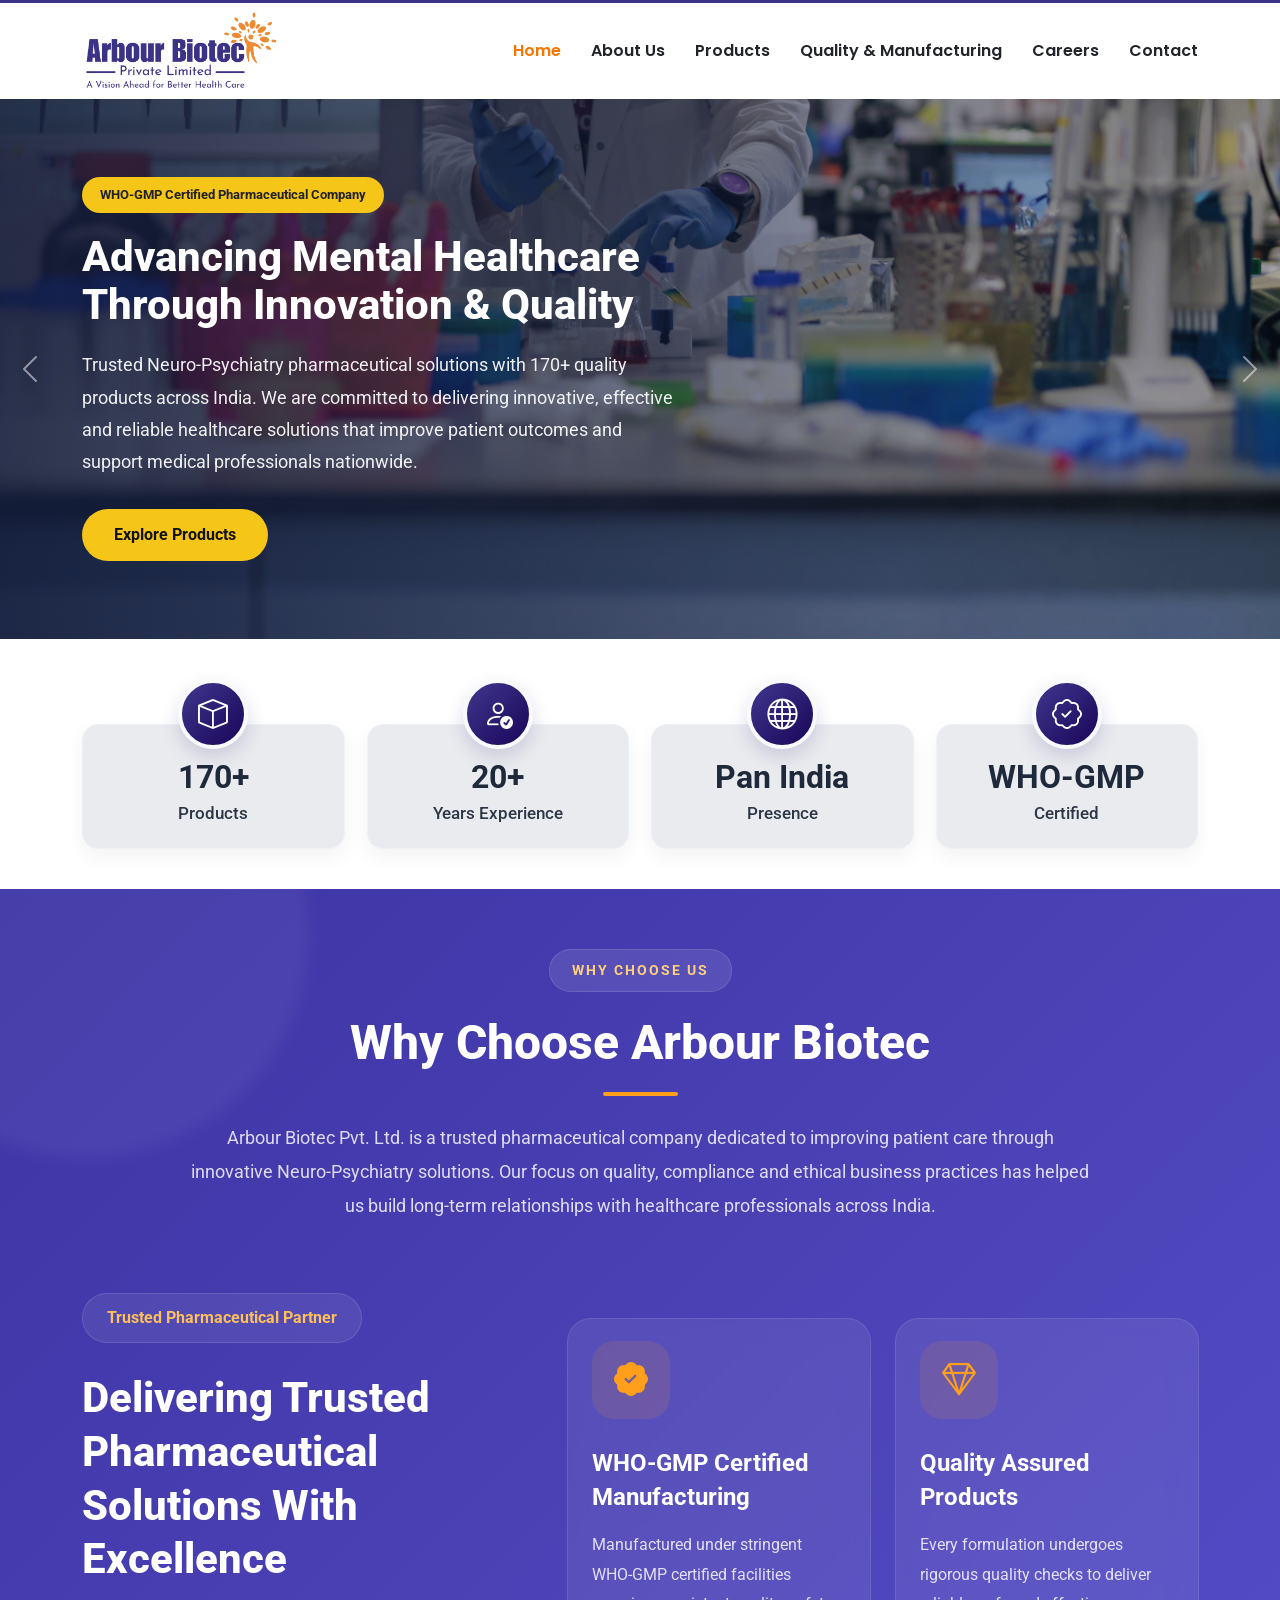
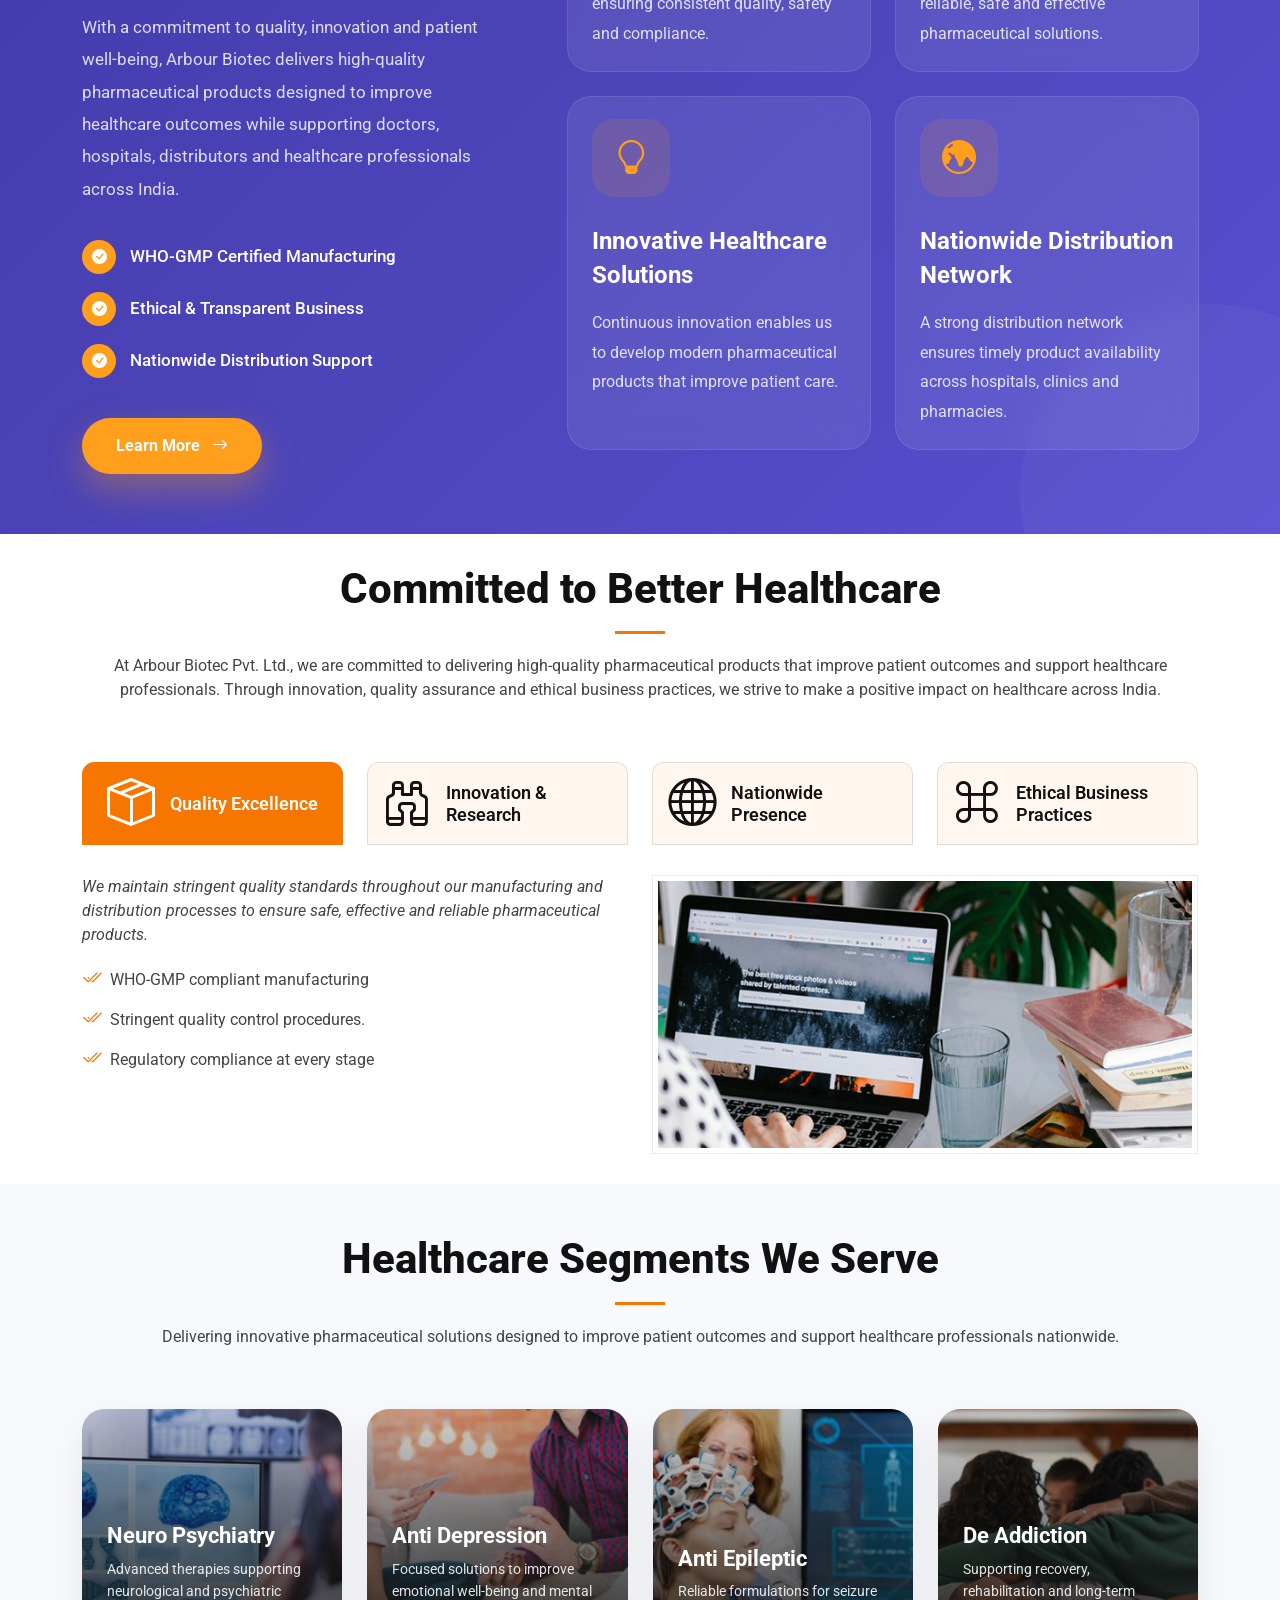
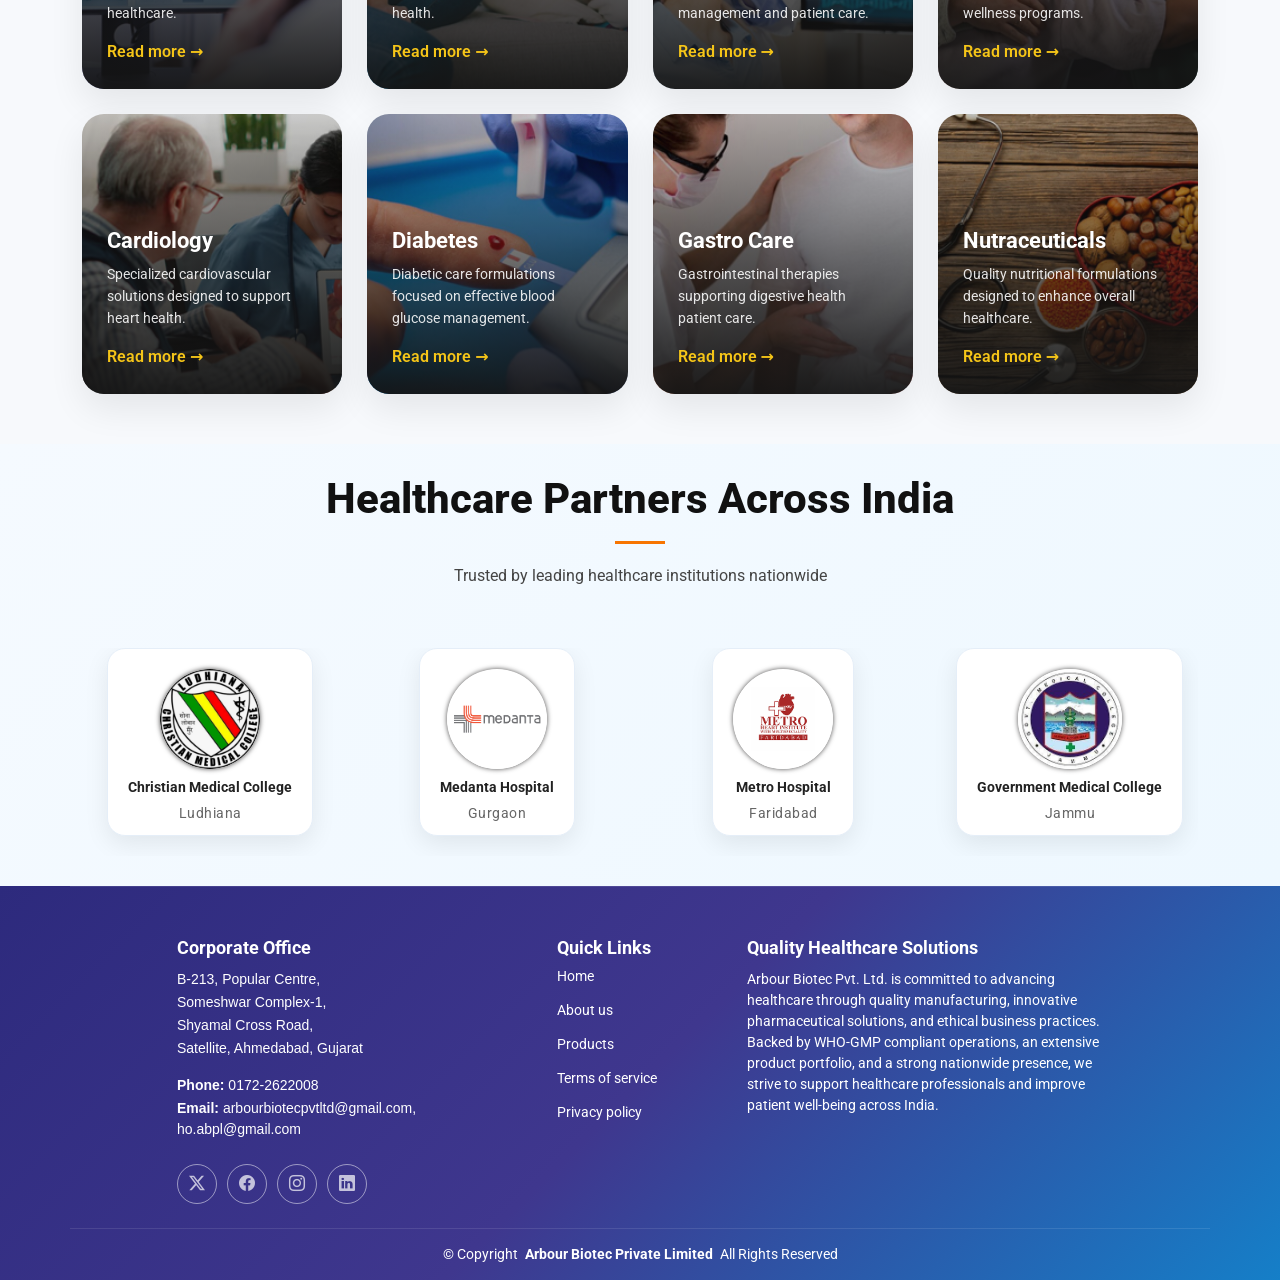
==== commit 5a525e90: "changes on index.html and main.css file" ====
--- a/index.html
+++ b/index.html
@@ -274,30 +274,30 @@
 
     <!-- About Section -->
 
-<section class="abt-premium-section">
-
-    <div class="container">
+    <section class="abt-premium-section">
+
+      <div class="container">
 
         <!-- Section Heading -->
 
         <div class="abt-premium-heading text-center">
 
-            <span class="abt-premium-subtitle">
-                WHY CHOOSE US
-            </span>
-
-            <h2>
-                Why Choose Arbour Biotec
-            </h2>
-
-            <div class="abt-heading-divider"></div>
-
-            <p>
-                Arbour Biotec Pvt. Ltd. is a trusted pharmaceutical company dedicated to improving
-                patient care through innovative Neuro-Psychiatry solutions. Our focus on quality,
-                compliance and ethical business practices has helped us build long-term relationships
-                with healthcare professionals across India.
-            </p>
+          <span class="abt-premium-subtitle">
+            WHY CHOOSE US
+          </span>
+
+          <h2>
+            Why Choose Arbour Biotec
+          </h2>
+
+          <div class="abt-heading-divider"></div>
+
+          <p>
+            Arbour Biotec Pvt. Ltd. is a trusted pharmaceutical company dedicated to improving
+            patient care through innovative Neuro-Psychiatry solutions. Our focus on quality,
+            compliance and ethical business practices has helped us build long-term relationships
+            with healthcare professionals across India.
+          </p>
 
         </div>
 
@@ -306,228 +306,228 @@
         <div class="row align-items-center gx-5 gy-5">
 
 
-            <!-- LEFT CONTENT -->
-
-
-            <div class="col-lg-5">
-
-                <div class="abt-premium-left">
-
-                    <span class="abt-left-badge">
-                        Trusted Pharmaceutical Partner
-                    </span>
-
-                    <h3>
-
-                        Delivering Trusted Pharmaceutical
-                        Solutions With Excellence
-
-                    </h3>
-
-                    <p>
-
-                        With a commitment to quality, innovation and patient well-being,
-                        Arbour Biotec delivers high-quality pharmaceutical products designed
-                        to improve healthcare outcomes while supporting doctors, hospitals,
-                        distributors and healthcare professionals across India.
-
-                    </p>
-
-
-
-                    <ul class="abt-feature-list">
-
-                        <li>
-
-                            <i class="bi bi-check-circle-fill"></i>
-
-                            WHO-GMP Certified Manufacturing
-
-                        </li>
-
-                        <li>
-
-                            <i class="bi bi-check-circle-fill"></i>
-
-                            Ethical & Transparent Business
-
-                        </li>
-
-                        <li>
-
-                            <i class="bi bi-check-circle-fill"></i>
-
-                            Nationwide Distribution Support
-
-                        </li>
-
-                    </ul>
-
-
-
-                    <a href="about-us.html" class="abt-premium-btn">
-
-                        Learn More
-
-                        <i class="bi bi-arrow-right"></i>
-
-                    </a>
+          <!-- LEFT CONTENT -->
+
+
+          <div class="col-lg-5">
+
+            <div class="abt-premium-left">
+
+              <span class="abt-left-badge">
+                Trusted Pharmaceutical Partner
+              </span>
+
+              <h3>
+
+                Delivering Trusted Pharmaceutical
+                Solutions With Excellence
+
+              </h3>
+
+              <p>
+
+                With a commitment to quality, innovation and patient well-being,
+                Arbour Biotec delivers high-quality pharmaceutical products designed
+                to improve healthcare outcomes while supporting doctors, hospitals,
+                distributors and healthcare professionals across India.
+
+              </p>
+
+
+
+              <ul class="abt-feature-list">
+
+                <li>
+
+                  <i class="bi bi-check-circle-fill"></i>
+
+                  WHO-GMP Certified Manufacturing
+
+                </li>
+
+                <li>
+
+                  <i class="bi bi-check-circle-fill"></i>
+
+                  Ethical & Transparent Business
+
+                </li>
+
+                <li>
+
+                  <i class="bi bi-check-circle-fill"></i>
+
+                  Nationwide Distribution Support
+
+                </li>
+
+              </ul>
+
+
+
+              <a href="about-us.html" class="abt-premium-btn">
+
+                Learn More
+
+                <i class="bi bi-arrow-right"></i>
+
+              </a>
+
+            </div>
+
+          </div>
+
+
+
+          <!-- RIGHT FEATURES -->
+
+
+
+          <div class="col-lg-7">
+
+            <div class="row g-4">
+
+
+              <!-- Card -->
+
+              <div class="col-md-6">
+
+                <div class="abt-premium-card">
+
+                  <div class="abt-card-icon">
+
+                    <i class="bi bi-patch-check-fill"></i>
+
+                  </div>
+
+                  <h4>
+
+                    WHO-GMP Certified Manufacturing
+
+                  </h4>
+
+                  <p>
+
+                    Manufactured under stringent WHO-GMP certified facilities
+                    ensuring consistent quality, safety and compliance.
+
+                  </p>
 
                 </div>
 
-            </div>
-
-
-
-            <!-- RIGHT FEATURES -->
-
-
-
-            <div class="col-lg-7">
-
-                <div class="row g-4">
-
-
-                    <!-- Card -->
-
-                    <div class="col-md-6">
-
-                        <div class="abt-premium-card">
-
-                            <div class="abt-card-icon">
-
-                                <i class="bi bi-patch-check-fill"></i>
-
-                            </div>
-
-                            <h4>
-
-                                WHO-GMP Certified Manufacturing
-
-                            </h4>
-
-                            <p>
-
-                                Manufactured under stringent WHO-GMP certified facilities
-                                ensuring consistent quality, safety and compliance.
-
-                            </p>
-
-                        </div>
-
-                    </div>
-
-
-
-                    <!-- Card -->
-
-
-                    <div class="col-md-6">
-
-                        <div class="abt-premium-card">
-
-                            <div class="abt-card-icon">
-
-                                <i class="bi bi-gem"></i>
-
-                            </div>
-
-                            <h4>
-
-                                Quality Assured Products
-
-                            </h4>
-
-                            <p>
-
-                                Every formulation undergoes rigorous quality checks to
-                                deliver reliable, safe and effective pharmaceutical solutions.
-
-                            </p>
-
-                        </div>
-
-                    </div>
-
-
-
-                    <!-- Card -->
-
-
-                    <div class="col-md-6">
-
-                        <div class="abt-premium-card">
-
-                            <div class="abt-card-icon">
-
-                                <i class="bi bi-lightbulb"></i>
-
-                            </div>
-
-                            <h4>
-
-                                Innovative Healthcare Solutions
-
-                            </h4>
-
-                            <p>
-
-                                Continuous innovation enables us to develop modern
-                                pharmaceutical products that improve patient care.
-
-                            </p>
-
-                        </div>
-
-                    </div>
-
-
-
-                    <!-- Card -->
-
-
-                    <div class="col-md-6">
-
-                        <div class="abt-premium-card">
-
-                            <div class="abt-card-icon">
-
-                                <i class="bi bi-globe-central-south-asia"></i>
-
-                            </div>
-
-                            <h4>
-
-                                Nationwide Distribution Network
-
-                            </h4>
-
-                            <p>
-
-                                A strong distribution network ensures timely product
-                                availability across hospitals, clinics and pharmacies.
-
-                            </p>
-
-                        </div>
-
-                    </div>
-
-
+              </div>
+
+
+
+              <!-- Card -->
+
+
+              <div class="col-md-6">
+
+                <div class="abt-premium-card">
+
+                  <div class="abt-card-icon">
+
+                    <i class="bi bi-gem"></i>
+
+                  </div>
+
+                  <h4>
+
+                    Quality Assured Products
+
+                  </h4>
+
+                  <p>
+
+                    Every formulation undergoes rigorous quality checks to
+                    deliver reliable, safe and effective pharmaceutical solutions.
+
+                  </p>
 
                 </div>
 
-            </div>
-
-
-
-        </div>
-
-    </div>
-
-</section>
-
-   <!-- /About Section -->
+              </div>
+
+
+
+              <!-- Card -->
+
+
+              <div class="col-md-6">
+
+                <div class="abt-premium-card">
+
+                  <div class="abt-card-icon">
+
+                    <i class="bi bi-lightbulb"></i>
+
+                  </div>
+
+                  <h4>
+
+                    Innovative Healthcare Solutions
+
+                  </h4>
+
+                  <p>
+
+                    Continuous innovation enables us to develop modern
+                    pharmaceutical products that improve patient care.
+
+                  </p>
+
+                </div>
+
+              </div>
+
+
+
+              <!-- Card -->
+
+
+              <div class="col-md-6">
+
+                <div class="abt-premium-card">
+
+                  <div class="abt-card-icon">
+
+                    <i class="bi bi-globe-central-south-asia"></i>
+
+                  </div>
+
+                  <h4>
+
+                    Nationwide Distribution Network
+
+                  </h4>
+
+                  <p>
+
+                    A strong distribution network ensures timely product
+                    availability across hospitals, clinics and pharmacies.
+
+                  </p>
+
+                </div>
+
+              </div>
+
+
+
+            </div>
+
+          </div>
+
+
+
+        </div>
+
+      </div>
+
+    </section>
+
+    <!-- /About Section -->
 
     <!-- Tabs Section -->
     <section id="tabs" class="tabs section">
@@ -777,235 +777,8 @@
     <!-- end Segments section -->
 
     <!-- Core strength Section -->
-    
-    <section class="core-premium-section">
-
-    <div class="container">
-
-        <!-- Section Heading -->
-
-        <div class="core-premium-heading text-center">
-
-            <span class="core-premium-badge">
-                OUR EXPERTISE
-            </span>
-
-            <h2>Our Core Strengths</h2>
-
-            <div class="core-heading-line"></div>
-
-            <p>
-                At Arbour Biotec Pvt. Ltd., our success is driven by a strong commitment
-                to quality, innovation and healthcare excellence. We continuously strive
-                to deliver trusted pharmaceutical solutions that support better patient
-                outcomes and long-term healthcare partnerships.
-            </p>
-
-        </div>
-
-
-        <!-- Features -->
-
-        <div class="row g-4">
-
-
-
-            <!-- Card -->
-
-            <div class="col-lg-4 col-md-6">
-
-                <div class="core-feature-card">
-
-                    <div class="core-feature-icon">
-
-                        <i class="bi bi-person-workspace"></i>
-
-                    </div>
-
-                    <div class="core-card-number">
-                        01
-                    </div>
-
-                    <h3>
-                        Quality Manufacturing
-                    </h3>
-
-                    <p>
-                        Our products are manufactured in WHO-GMP certified facilities,
-                        ensuring the highest standards of quality, safety and consistency.
-                    </p>
-
-                </div>
-
-            </div>
-
-
-
-            <!-- Card -->
-
-            <div class="col-lg-4 col-md-6">
-
-                <div class="core-feature-card">
-
-                    <div class="core-feature-icon">
-
-                        <i class="bi bi-lightbulb"></i>
-
-                    </div>
-
-                    <div class="core-card-number">
-                        02
-                    </div>
-
-                    <h3>
-                        Product Innovation
-                    </h3>
-
-                    <p>
-                        We continuously develop innovative pharmaceutical solutions that
-                        improve patient outcomes and meet evolving healthcare needs.
-                    </p>
-
-                </div>
-
-            </div>
-
-
-
-
-            <!-- Card -->
-
-            <div class="col-lg-4 col-md-6">
-
-                <div class="core-feature-card">
-
-                    <div class="core-feature-icon">
-
-                        <i class="bi bi-heart-pulse"></i>
-
-                    </div>
-
-                    <div class="core-card-number">
-                        03
-                    </div>
-
-                    <h3>
-                        Neuro-Psychiatry Expertise
-                    </h3>
-
-                    <p>
-                        Specialized formulations designed to support neurological health,
-                        mental wellness and better patient care.
-                    </p>
-
-                </div>
-
-            </div>
-
-
-
-
-            <!-- Card -->
-
-            <div class="col-lg-4 col-md-6">
-
-                <div class="core-feature-card">
-
-                    <div class="core-feature-icon">
-
-                        <i class="bi bi-patch-check"></i>
-
-                    </div>
-
-                    <div class="core-card-number">
-                        04
-                    </div>
-
-                    <h3>
-                        Quality Assurance
-                    </h3>
-
-                    <p>
-                        Every product undergoes rigorous quality testing and compliance
-                        procedures before reaching healthcare professionals.
-                    </p>
-
-                </div>
-
-            </div>
-
-
-
-
-            <!-- Card -->
-
-            <div class="col-lg-4 col-md-6">
-
-                <div class="core-feature-card">
-
-                    <div class="core-feature-icon">
-
-                        <i class="bi bi-globe2"></i>
-
-                    </div>
-
-                    <div class="core-card-number">
-                        05
-                    </div>
-
-                    <h3>
-                        Nationwide Distribution
-                    </h3>
-
-                    <p>
-                        Strong logistics and distribution network ensuring timely
-                        availability across India.
-                    </p>
-
-                </div>
-
-            </div>
-
-
-
-
-            <!-- Card -->
-
-            <div class="col-lg-4 col-md-6">
-
-                <div class="core-feature-card">
-
-                    <div class="core-feature-icon">
-
-                        <i class="bi bi-shield-check"></i>
-
-                    </div>
-
-                    <div class="core-card-number">
-                        06
-                    </div>
-
-                    <h3>
-                        Ethical Business Practices
-                    </h3>
-
-                    <p>
-                        Transparency, integrity and long-term relationships are the
-                        foundation of everything we do.
-                    </p>
-
-                </div>
-
-            </div>
-
-
-
-        </div>
-
-    </div>
-
-</section>
-    
+
+  
     <!-- / Core strength Section -->
 
     <!-- Partner Section -->
--- a/assets/css/main.css
+++ b/assets/css/main.css
@@ -3726,569 +3726,4 @@
 
   }
 
-}
-
-
-/*=========================================
-        CORE PREMIUM SECTION
-=========================================*/
-
-.core-premium-section {
-  position: relative;
-  padding: 60px 0;
-  overflow: hidden;
-  background:
-    linear-gradient(135deg, #4338ca 0%, #4f46e5 55%, #5b54d8 100%);
-  z-index: 1;
-}
-
-/* Background Glow */
-
-.core-premium-section::before {
-  content: "";
-  position: absolute;
-  width: 520px;
-  height: 520px;
-  border-radius: 50%;
-  background: rgba(255, 255, 255, .04);
-  left: -180px;
-  top: -180px;
-  filter: blur(15px);
-}
-
-.core-premium-section::after {
-  content: "";
-  position: absolute;
-  width: 420px;
-  height: 420px;
-  border-radius: 50%;
-  background: rgba(255, 255, 255, .03);
-  right: -120px;
-  bottom: -150px;
-}
-
-
-/*=========================================
-        SECTION HEADING
-=========================================*/
-
-.core-premium-heading {
-
-  max-width: 920px;
-  margin: 0 auto 70px;
-
-}
-
-.core-premium-badge {
-
-  display: inline-flex;
-  align-items: center;
-  justify-content: center;
-
-  padding: 10px 24px;
-
-  border-radius: 60px;
-
-  background: rgba(255, 255, 255, .08);
-
-  border: 1px solid rgba(255, 255, 255, .12);
-
-  color: #ffb84d;
-
-  font-size: 13px;
-
-  font-weight: 700;
-
-  letter-spacing: 2px;
-
-  text-transform: uppercase;
-
-  margin-bottom: 24px;
-
-}
-
-.core-premium-heading h2 {
-
-  color: #fff;
-
-  font-size: 48px;
-
-  font-weight: 800;
-
-  line-height: 1.2;
-
-  margin-bottom: 18px;
-
-}
-
-.core-heading-line {
-
-  width: 70px;
-
-  height: 4px;
-
-  border-radius: 50px;
-
-  background: #ff8c1a;
-
-  margin: 0 auto 28px;
-
-}
-
-.core-premium-heading p {
-
-  color: rgba(255, 255, 255, .82);
-
-  font-size: 18px;
-
-  line-height: 1.9;
-
-  margin: 0;
-
-}
-
-
-/*=========================================
-            GRID
-=========================================*/
-
-.core-premium-section .row {
-
-  row-gap: 30px;
-
-}
-
-
-/*=========================================
-         FEATURE CARD
-=========================================*/
-
-.core-feature-card {
-
-  position: relative;
-
-  height: 100%;
-
-  padding: 25px;
-
-  border-radius: 24px;
-
-  overflow: hidden;
-
-  background: rgba(255, 255, 255, .08);
-
-  border: 1px solid rgba(255, 255, 255, .08);
-
-  backdrop-filter: blur(16px);
-
-  transition: .45s ease;
-
-}
-
-
-/* top orange line */
-
-.core-feature-card::before {
-
-  content: "";
-
-  position: absolute;
-
-  left: 0;
-
-  top: 0;
-
-  width: 100%;
-
-  height: 4px;
-
-  background: #ff8c1a;
-
-  transform: scaleX(0);
-
-  transform-origin: left;
-
-  transition: .45s;
-
-}
-
-
-/*=========================================
-             ICON
-=========================================*/
-
-.core-feature-icon {
-
-  width: 78px;
-
-  height: 78px;
-
-  display: flex;
-
-  align-items: center;
-
-  justify-content: center;
-
-  border-radius: 22px;
-
-  margin-bottom: 26px;
-
-  background: rgba(255, 140, 26, .12);
-
-  color: #ff8c1a;
-
-  font-size: 34px;
-
-  transition: .45s;
-
-}
-
-
-/*=========================================
-          CARD NUMBER
-=========================================*/
-
-.core-card-number {
-
-  position: absolute;
-
-  right: 28px;
-
-  top: 24px;
-
-  font-size: 58px;
-
-  font-weight: 800;
-
-  line-height: 1;
-
-  color: rgba(255, 255, 255, .05);
-
-  user-select: none;
-
-}
-
-
-/*=========================================
-          CARD TITLE
-=========================================*/
-
-.core-feature-card h3 {
-
-  color: #fff;
-
-  font-size: 27px;
-
-  font-weight: 700;
-
-  line-height: 1.35;
-
-  margin-bottom: 18px;
-
-}
-
-
-/*=========================================
-          CARD TEXT
-=========================================*/
-
-.core-feature-card p {
-
-  margin: 0;
-
-  color: rgba(255, 255, 255, .80);
-
-  line-height: 1.9;
-
-  font-size: 16px;
-
-}
-
-/*=========================================
-        PREMIUM HOVER EFFECTS
-=========================================*/
-
-.core-feature-card:hover {
-
-  transform: translateY(-14px);
-
-  background: rgba(255, 255, 255, .12);
-
-  border-color: rgba(255, 140, 26, .35);
-
-  box-shadow:
-    0 30px 70px rgba(0, 0, 0, .22),
-    0 12px 25px rgba(255, 140, 26, .12);
-
-}
-
-.core-feature-card:hover::before {
-
-  transform: scaleX(1);
-
-}
-
-
-/*=========================================
-          ICON ANIMATION
-=========================================*/
-
-.core-feature-card:hover .core-feature-icon {
-
-  background: #ff8c1a;
-
-  color: #fff;
-
-  transform: rotate(-8deg) scale(1.08);
-
-  box-shadow: 0 20px 40px rgba(255, 140, 26, .35);
-
-}
-
-
-/*=========================================
-        NUMBER ANIMATION
-=========================================*/
-
-.core-card-number {
-
-  transition: .45s ease;
-
-}
-
-.core-feature-card:hover .core-card-number {
-
-  color: rgba(255, 255, 255, .10);
-
-  transform: translateY(-4px);
-
-}
-
-
-/*=========================================
-          TITLE ANIMATION
-=========================================*/
-
-.core-feature-card h3 {
-
-  transition: .35s;
-
-}
-
-.core-feature-card:hover h3 {
-
-  color: #fff;
-
-}
-
-
-/*=========================================
-         TEXT ANIMATION
-=========================================*/
-
-.core-feature-card p {
-
-  transition: .35s;
-
-}
-
-.core-feature-card:hover p {
-
-  color: rgba(255, 255, 255, .92);
-
-}
-
-
-/*=========================================
-        GLOW EFFECT
-=========================================*/
-
-.core-feature-card::after {
-
-  content: "";
-
-  position: absolute;
-
-  width: 180px;
-
-  height: 180px;
-
-  border-radius: 50%;
-
-  background: rgba(255, 140, 26, .08);
-
-  top: -70px;
-
-  right: -70px;
-
-  transform: scale(0);
-
-  transition: .55s ease;
-
-}
-
-.core-feature-card:hover::after {
-
-  transform: scale(1);
-
-}
-
-
-/*=========================================
-      PERFORMANCE
-=========================================*/
-
-.core-feature-card,
-.core-feature-icon {
-
-  will-change: transform;
-
-}
-
-
-/*=========================================
-        RESPONSIVE
-=========================================*/
-
-@media (max-width:1199px) {
-
-  .core-premium-section {
-
-    padding: 95px 0;
-
-  }
-
-  .core-premium-heading {
-
-    margin-bottom: 60px;
-
-  }
-
-}
-
-
-@media (max-width:991px) {
-
-  .core-premium-heading h2 {
-
-    font-size: 40px;
-
-  }
-
-  .core-feature-card {
-
-    padding: 32px;
-
-  }
-
-}
-
-
-@media (max-width:767px) {
-
-  .core-premium-section {
-
-    padding: 75px 0;
-
-  }
-
-  .core-premium-heading {
-
-    margin-bottom: 45px;
-
-  }
-
-  .core-premium-heading h2 {
-
-    font-size: 34px;
-
-  }
-
-  .core-premium-heading p {
-
-    font-size: 16px;
-
-    line-height: 1.8;
-
-  }
-
-  .core-feature-card {
-
-    padding: 28px 24px;
-
-    border-radius: 20px;
-
-  }
-
-  .core-feature-icon {
-
-    width: 68px;
-
-    height: 68px;
-
-    font-size: 28px;
-
-    margin-bottom: 20px;
-
-  }
-
-  .core-feature-card h3 {
-
-    font-size: 22px;
-
-    margin-bottom: 12px;
-
-  }
-
-  .core-feature-card p {
-
-    font-size: 15px;
-
-    line-height: 1.8;
-
-  }
-
-  .core-card-number {
-
-    font-size: 42px;
-
-    top: 18px;
-
-    right: 20px;
-
-  }
-
-}
-
-
-@media (max-width:575px) {
-
-  .core-premium-section {
-
-    padding: 65px 0;
-
-  }
-
-  .core-premium-badge {
-
-    font-size: 12px;
-
-    padding: 8px 18px;
-
-    letter-spacing: 1.5px;
-
-  }
-
-  .core-premium-heading h2 {
-
-    font-size: 30px;
-
-  }
-
-  .core-heading-line {
-
-    margin-bottom: 20px;
-
-  }
-
 }
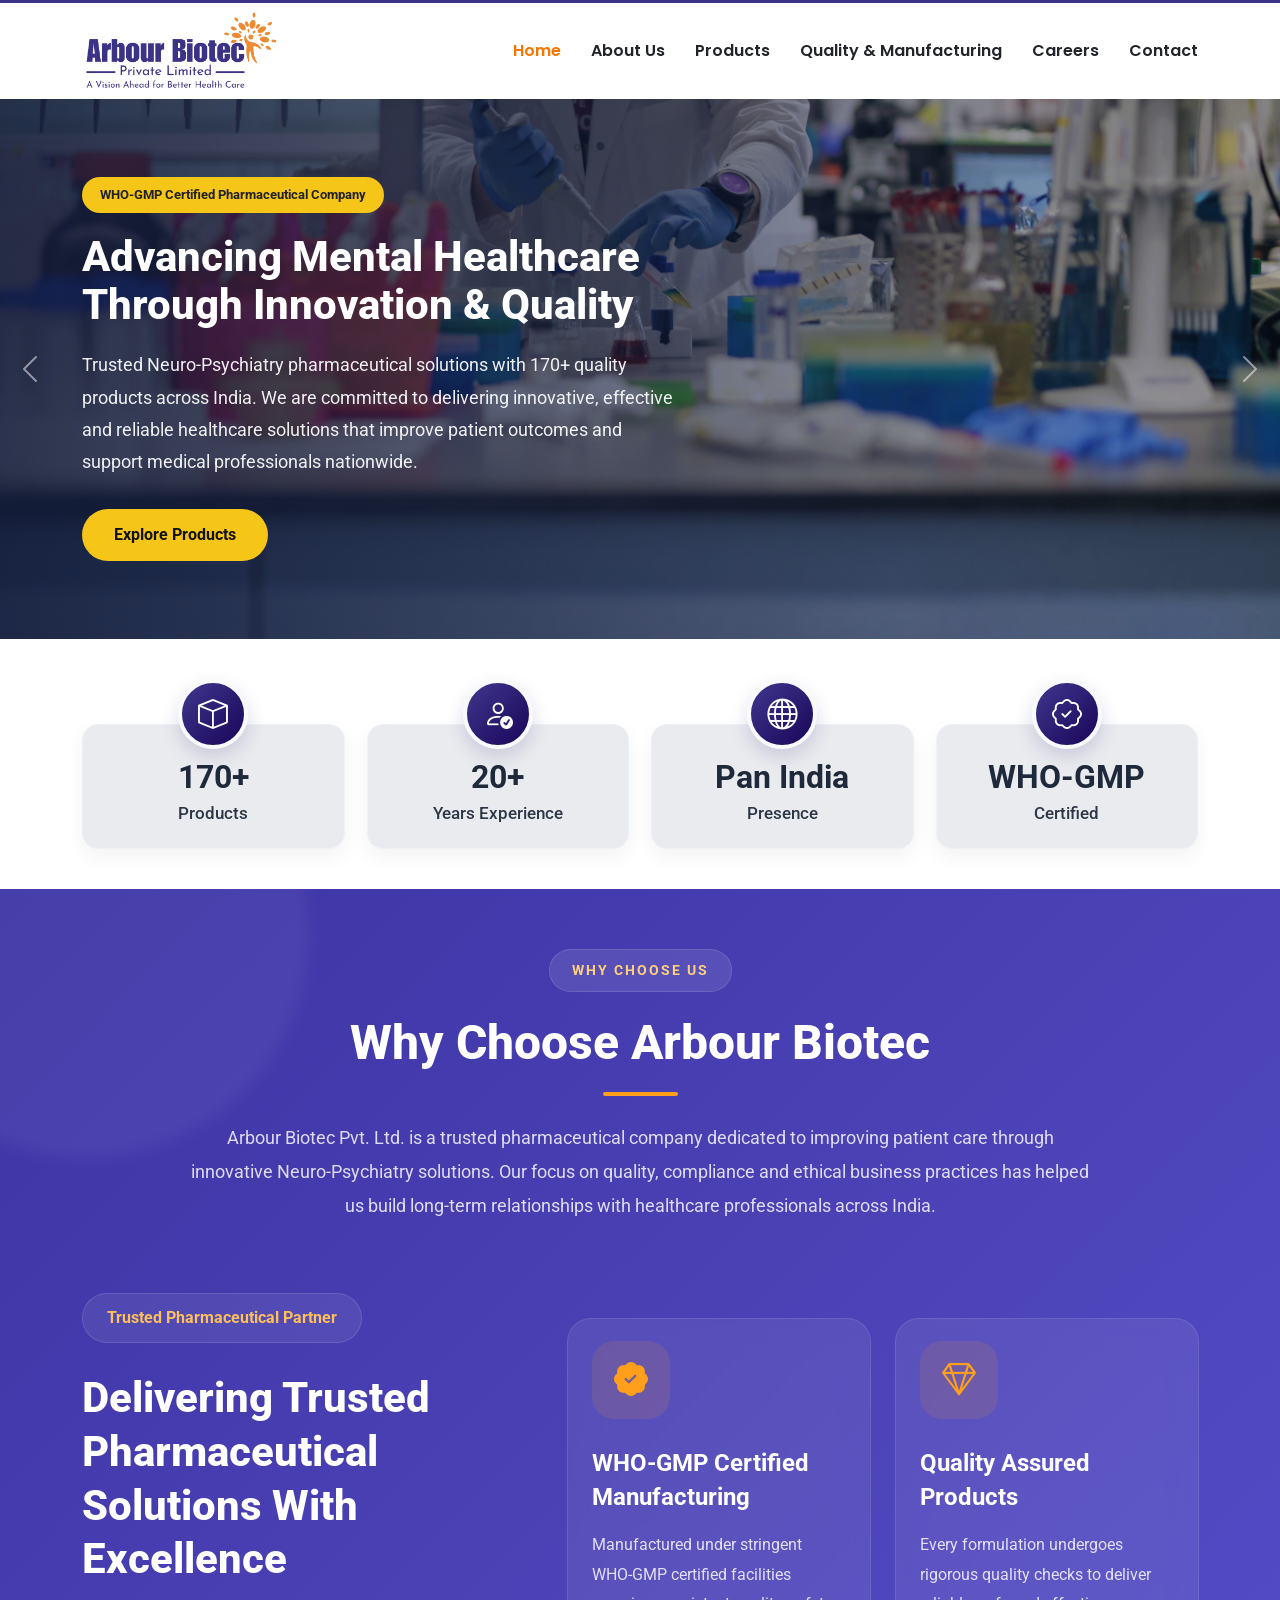
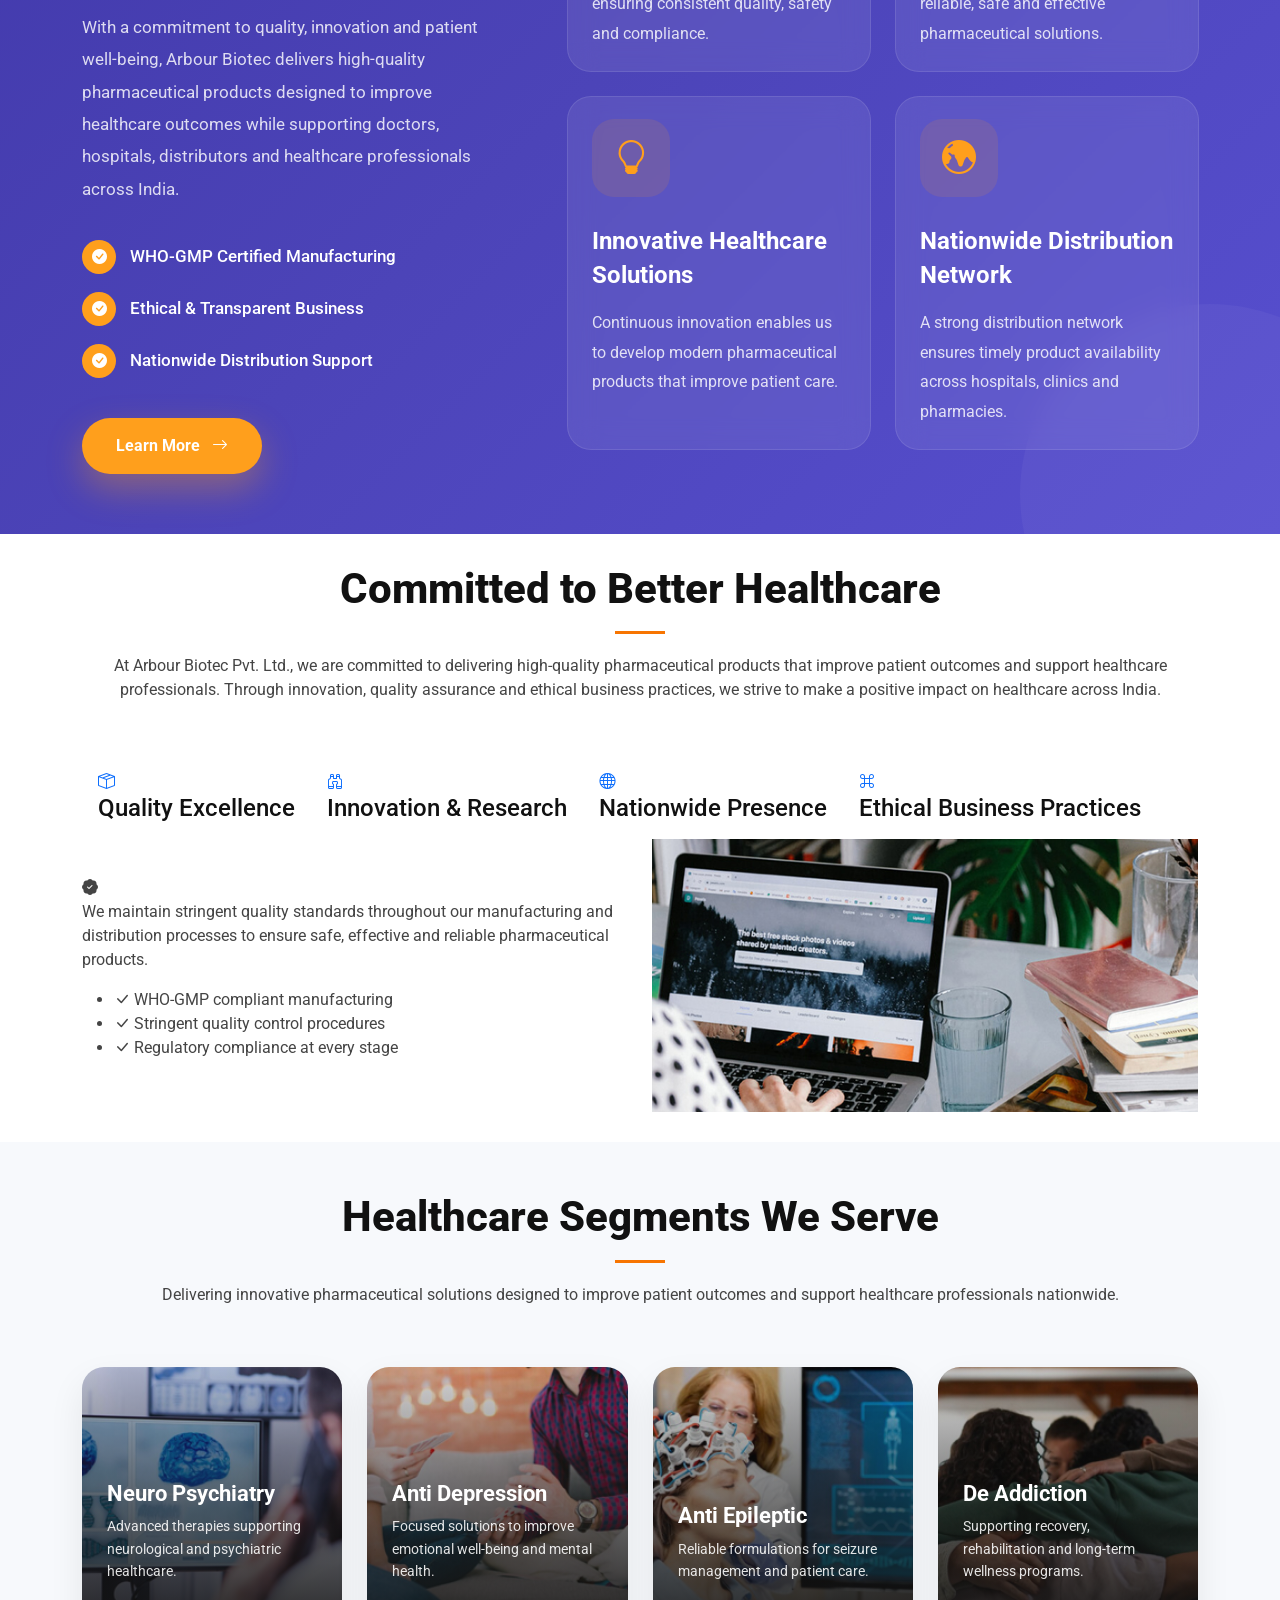
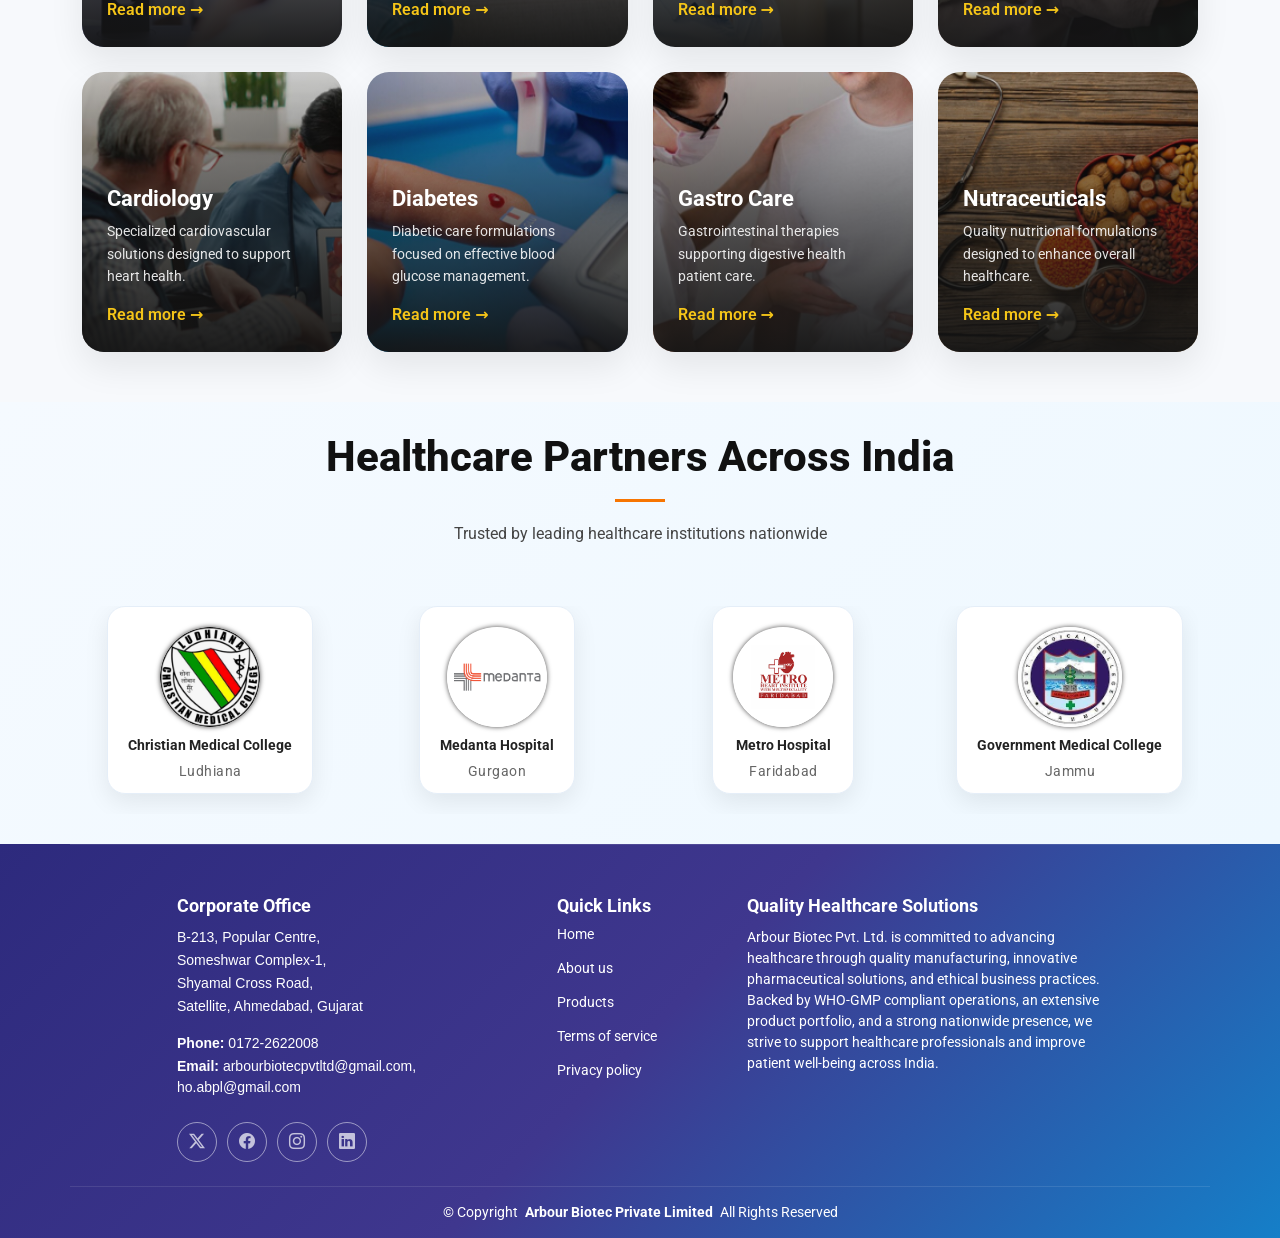
==== commit a7109db9: "changs on main.css and index.html files" ====
--- a/index.html
+++ b/index.html
@@ -530,7 +530,8 @@
     <!-- /About Section -->
 
     <!-- Tabs Section -->
-    <section id="tabs" class="tabs section">
+    
+    <section id="tabs" class="arbtabs-pro section">
 
       <!-- Section Title -->
       <div class="container section-title">
@@ -543,125 +544,140 @@
 
       <div class="container">
 
-        <ul class="nav nav-tabs row  d-flex">
-
-          <li class="nav-item col-3">
-            <a class="nav-link active show" data-bs-toggle="tab" data-bs-target="#tabs-tab-1">
-              <i class="bi bi-box-seam"></i>
-              <h4 class="d-none d-lg-block">Quality Excellence</h4>
+        <ul class="nav arbtabs-pro__nav">
+
+          <li class="arbtabs-pro__nav-item">
+            <a class="nav-link arbtabs-pro__nav-link active show" data-bs-toggle="tab" data-bs-target="#tabs-tab-1">
+              <span class="arbtabs-pro__nav-icon"><i class="bi bi-box-seam"></i></span>
+              <h4 class="arbtabs-pro__nav-title">Quality Excellence</h4>
             </a>
           </li>
 
-          <li class="nav-item col-3">
-            <a class="nav-link" data-bs-toggle="tab" data-bs-target="#tabs-tab-2">
-              <i class="bi bi-binoculars"></i>
-              <h4 class="d-none d-lg-block">Innovation & Research</h4>
+          <li class="arbtabs-pro__nav-item">
+            <a class="nav-link arbtabs-pro__nav-link" data-bs-toggle="tab" data-bs-target="#tabs-tab-2">
+              <span class="arbtabs-pro__nav-icon"><i class="bi bi-binoculars"></i></span>
+              <h4 class="arbtabs-pro__nav-title">Innovation &amp; Research</h4>
             </a>
           </li>
 
-          <li class="nav-item col-3">
-            <a class="nav-link" data-bs-toggle="tab" data-bs-target="#tabs-tab-3">
-              <i class="bi bi-globe"></i>
-              <h4 class="d-none d-lg-block">Nationwide Presence</h4>
+          <li class="arbtabs-pro__nav-item">
+            <a class="nav-link arbtabs-pro__nav-link" data-bs-toggle="tab" data-bs-target="#tabs-tab-3">
+              <span class="arbtabs-pro__nav-icon"><i class="bi bi-globe"></i></span>
+              <h4 class="arbtabs-pro__nav-title">Nationwide Presence</h4>
             </a>
           </li>
 
-          <li class="nav-item col-3">
-            <a class="nav-link" data-bs-toggle="tab" data-bs-target="#tabs-tab-4">
-              <i class="bi bi-command"></i>
-              <h4 class="d-none d-lg-block">Ethical Business Practices</h4>
+          <li class="arbtabs-pro__nav-item">
+            <a class="nav-link arbtabs-pro__nav-link" data-bs-toggle="tab" data-bs-target="#tabs-tab-4">
+              <span class="arbtabs-pro__nav-icon"><i class="bi bi-command"></i></span>
+              <h4 class="arbtabs-pro__nav-title">Ethical Business Practices</h4>
             </a>
           </li>
 
         </ul><!-- End Tab Nav -->
 
-        <div class="tab-content">
+        <div class="tab-content arbtabs-pro__content">
 
           <div class="tab-pane fade active show" id="tabs-tab-1">
-            <div class="row">
-              <div class="col-lg-6 order-2 order-lg-1 mt-3 mt-lg-0">
-                <p class="fst-italic">
-                  We maintain stringent quality standards throughout our manufacturing and distribution processes to
-                  ensure safe, effective and reliable pharmaceutical products.
-                </p>
-                <ul>
-                  <li><i class="bi bi-check2-all"></i>
-                    <span>WHO-GMP compliant manufacturing</span>
-                  </li>
-                  <li><i class="bi bi-check2-all"></i> <span>Stringent quality control procedures</span>.</li>
-                  <li><i class="bi bi-check2-all"></i> <span>Regulatory compliance at every stage</span></li>
-                </ul>
-
-              </div>
-
-              <div class="col-lg-6 order-1 order-lg-2 text-center">
-                <img src="assets/img/working-1.jpg" alt="" class="img-fluid img_bord">
+            <div class="arbtabs-pro__pane-inner">
+              <div class="row align-items-center">
+                <div class="col-lg-6 order-2 order-lg-1 mt-4 mt-lg-0">
+                  <span class="arbtabs-pro__badge"><i class="bi bi-patch-check-fill"></i></span>
+                  <p class="arbtabs-pro__lead">
+                    We maintain stringent quality standards throughout our manufacturing and distribution processes to
+                    ensure safe, effective and reliable pharmaceutical products.
+                  </p>
+                  <ul class="arbtabs-pro__list">
+                    <li><span class="arbtabs-pro__list-icon"><i class="bi bi-check-lg"></i></span> WHO-GMP compliant manufacturing</li>
+                    <li><span class="arbtabs-pro__list-icon"><i class="bi bi-check-lg"></i></span> Stringent quality control procedures</li>
+                    <li><span class="arbtabs-pro__list-icon"><i class="bi bi-check-lg"></i></span> Regulatory compliance at every stage</li>
+                  </ul>
+                </div>
+
+                <div class="col-lg-6 order-1 order-lg-2">
+                  <div class="arbtabs-pro__media">
+                    <span class="arbtabs-pro__media-glow"></span>
+                    <img src="assets/img/working-1.jpg" alt="Quality Excellence" class="img-fluid">
+                  </div>
+                </div>
               </div>
             </div>
           </div><!-- End Tab Content Item -->
 
           <div class="tab-pane fade" id="tabs-tab-2">
-            <div class="row">
-              <div class="col-lg-6 order-2 order-lg-1 mt-3 mt-lg-0">
-
-                <p>
-                  Innovation is at the core of our business. We continuously explore new opportunities to enhance
-                  product quality and address evolving healthcare needs.
-                </p>
-
-                <ul>
-                  <li><i class="bi bi-check2-all"></i> <span>Continuous product development</span></li>
-                  <li><i class="bi bi-check2-all"></i> <span>Focus on Neuro-Psychiatry solutions</span></li>
-                  <li><i class="bi bi-check2-all"></i> <span>Commitment to healthcare advancement</span></li>
-                </ul>
-              </div>
-
-              <div class="col-lg-6 order-1 order-lg-2 text-center">
-                <img src="assets/img/working-4.jpg" alt="" class="img-fluid img_bord">
+            <div class="arbtabs-pro__pane-inner">
+              <div class="row align-items-center">
+                <div class="col-lg-6 order-2 order-lg-1 mt-4 mt-lg-0">
+                  <span class="arbtabs-pro__badge"><i class="bi bi-binoculars-fill"></i></span>
+                  <p class="arbtabs-pro__lead">
+                    Innovation is at the core of our business. We continuously explore new opportunities to enhance
+                    product quality and address evolving healthcare needs.
+                  </p>
+                  <ul class="arbtabs-pro__list">
+                    <li><span class="arbtabs-pro__list-icon"><i class="bi bi-check-lg"></i></span> Continuous product development</li>
+                    <li><span class="arbtabs-pro__list-icon"><i class="bi bi-check-lg"></i></span> Focus on Neuro-Psychiatry solutions</li>
+                    <li><span class="arbtabs-pro__list-icon"><i class="bi bi-check-lg"></i></span> Commitment to healthcare advancement</li>
+                  </ul>
+                </div>
+
+                <div class="col-lg-6 order-1 order-lg-2">
+                  <div class="arbtabs-pro__media">
+                    <span class="arbtabs-pro__media-glow"></span>
+                    <img src="assets/img/working-4.jpg" alt="Innovation & Research" class="img-fluid">
+                  </div>
+                </div>
               </div>
             </div>
           </div><!-- End Tab Content Item -->
 
           <div class="tab-pane fade" id="tabs-tab-3">
-            <div class="row">
-              <div class="col-lg-6 order-2 order-lg-1 mt-3 mt-lg-0">
-                <p>
-                  Our strong distribution network enables us to serve healthcare professionals and patients across India
-                  with reliable pharmaceutical solutions.
-                </p>
-
-                <ul>
-                  <li><i class="bi bi-check2-all"></i> <span>Pan India distribution network</span></li>
-                  <li><i class="bi bi-check2-all"></i> <span>Timely product availability</span></li>
-                  <li><i class="bi bi-check2-all"></i> <span>Trusted healthcare partnerships</span></li>
-                </ul>
-
-              </div>
-
-              <div class="col-lg-6 order-1 order-lg-2 text-center">
-                <img src="assets/img/working-3.jpg" alt="" class="img-fluid img_bord">
+            <div class="arbtabs-pro__pane-inner">
+              <div class="row align-items-center">
+                <div class="col-lg-6 order-2 order-lg-1 mt-4 mt-lg-0">
+                  <span class="arbtabs-pro__badge"><i class="bi bi-globe-asia-australia"></i></span>
+                  <p class="arbtabs-pro__lead">
+                    Our strong distribution network enables us to serve healthcare professionals and patients across India
+                    with reliable pharmaceutical solutions.
+                  </p>
+                  <ul class="arbtabs-pro__list">
+                    <li><span class="arbtabs-pro__list-icon"><i class="bi bi-check-lg"></i></span> Pan India distribution network</li>
+                    <li><span class="arbtabs-pro__list-icon"><i class="bi bi-check-lg"></i></span> Timely product availability</li>
+                    <li><span class="arbtabs-pro__list-icon"><i class="bi bi-check-lg"></i></span> Trusted healthcare partnerships</li>
+                  </ul>
+                </div>
+
+                <div class="col-lg-6 order-1 order-lg-2">
+                  <div class="arbtabs-pro__media">
+                    <span class="arbtabs-pro__media-glow"></span>
+                    <img src="assets/img/working-3.jpg" alt="Nationwide Presence" class="img-fluid">
+                  </div>
+                </div>
               </div>
             </div>
           </div><!-- End Tab Content Item -->
 
           <div class="tab-pane fade" id="tabs-tab-4">
-            <div class="row">
-              <div class="col-lg-6 order-2 order-lg-1 mt-3 mt-lg-0">
-                <p>
-                  We believe in conducting our business with transparency, integrity and responsibility while
-                  maintaining long-term relationships with our stakeholders.
-                </p>
-
-                <ul>
-                  <li><i class="bi bi-check2-all"></i> <span>Transparent business operations</span></li>
-                  <li><i class="bi bi-check2-all"></i> <span>Ethical healthcare commitment</span></li>
-                  <li><i class="bi bi-check2-all"></i> <span>Customer-focused approach</span></li>
-                </ul>
-
-              </div>
-
-              <div class="col-lg-6 order-1 order-lg-2 text-center">
-                <img src="assets/img/working-2.jpg" alt="" class="img-fluid img_bord">
+            <div class="arbtabs-pro__pane-inner">
+              <div class="row align-items-center">
+                <div class="col-lg-6 order-2 order-lg-1 mt-4 mt-lg-0">
+                  <span class="arbtabs-pro__badge"><i class="bi bi-shield-check"></i></span>
+                  <p class="arbtabs-pro__lead">
+                    We believe in conducting our business with transparency, integrity and responsibility while
+                    maintaining long-term relationships with our stakeholders.
+                  </p>
+                  <ul class="arbtabs-pro__list">
+                    <li><span class="arbtabs-pro__list-icon"><i class="bi bi-check-lg"></i></span> Transparent business operations</li>
+                    <li><span class="arbtabs-pro__list-icon"><i class="bi bi-check-lg"></i></span> Ethical healthcare commitment</li>
+                    <li><span class="arbtabs-pro__list-icon"><i class="bi bi-check-lg"></i></span> Customer-focused approach</li>
+                  </ul>
+                </div>
+
+                <div class="col-lg-6 order-1 order-lg-2">
+                  <div class="arbtabs-pro__media">
+                    <span class="arbtabs-pro__media-glow"></span>
+                    <img src="assets/img/working-2.jpg" alt="Ethical Business Practices" class="img-fluid">
+                  </div>
+                </div>
               </div>
             </div>
           </div><!-- End Tab Content Item -->
@@ -670,7 +686,10 @@
 
       </div>
 
-    </section><!-- /Tabs Section -->
+    </section>
+
+    
+    <!-- /Tabs Section -->
 
     <!-- Segments section -->
 
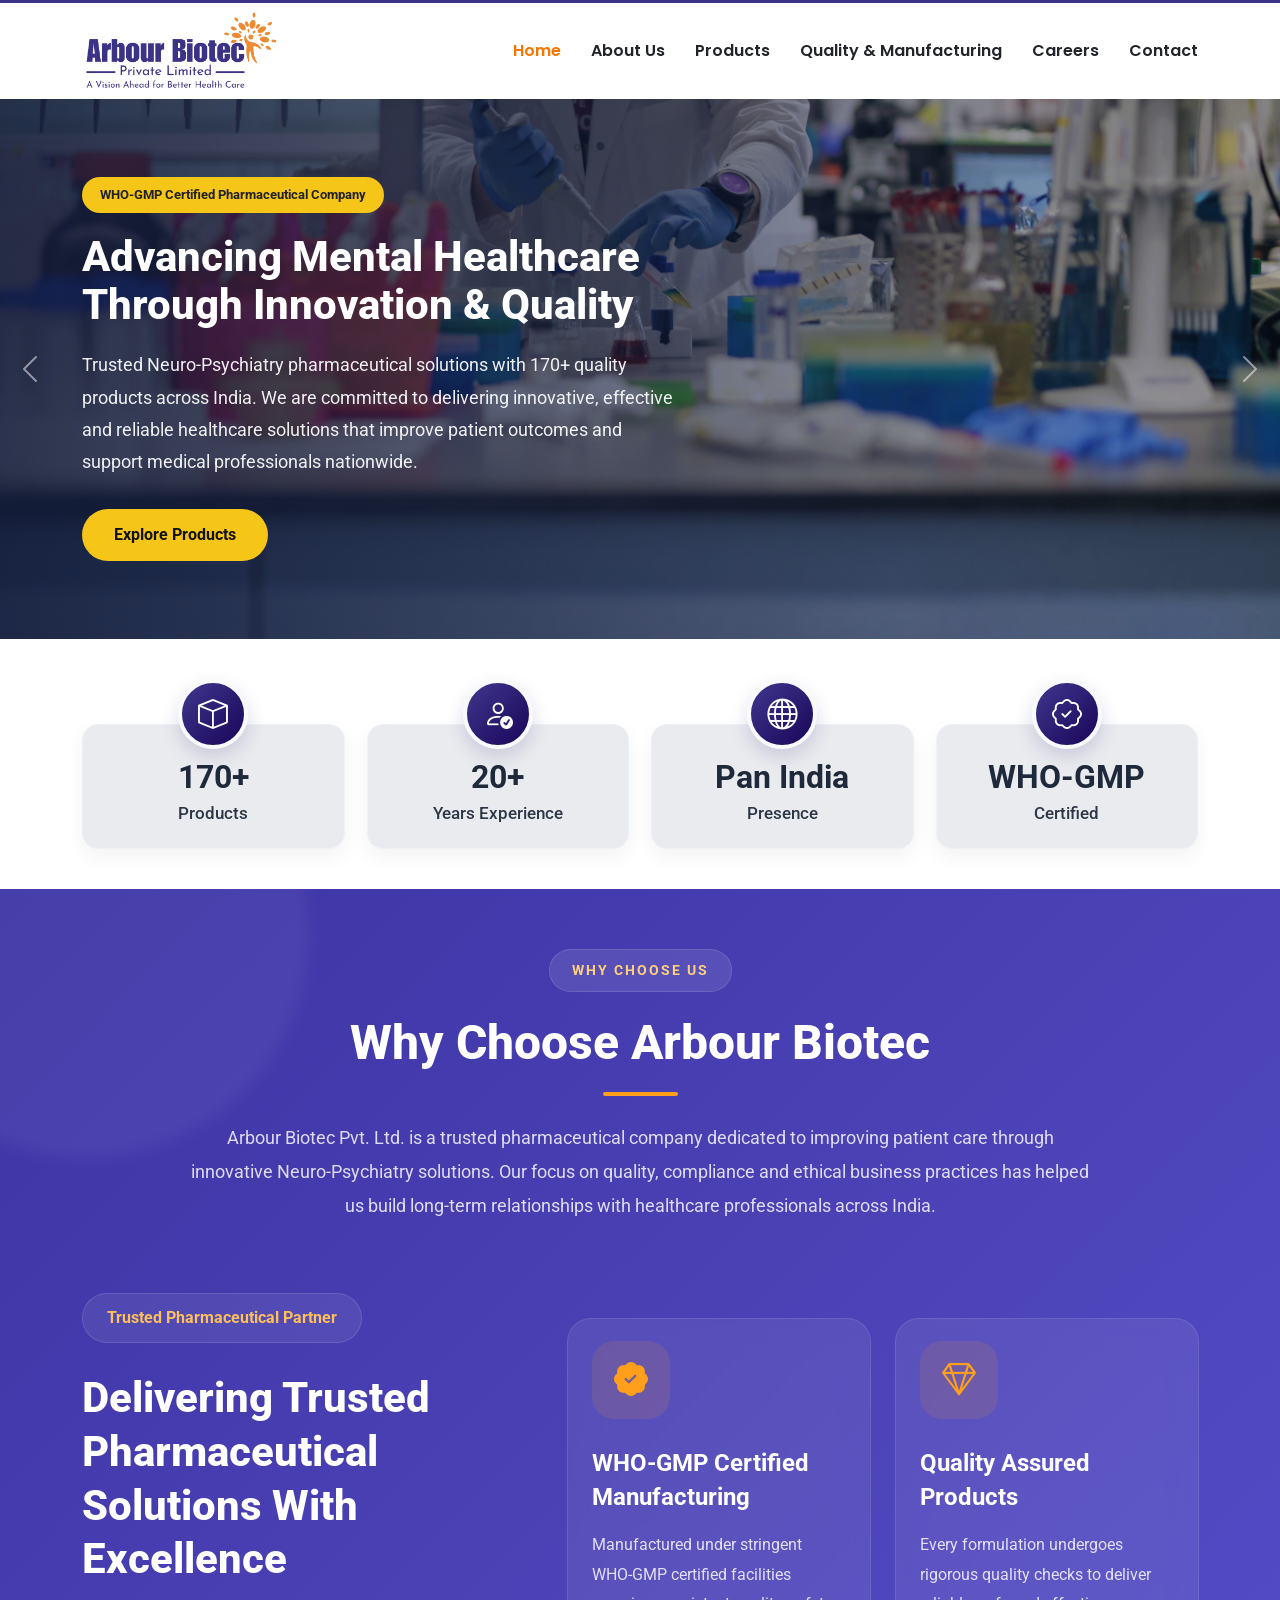
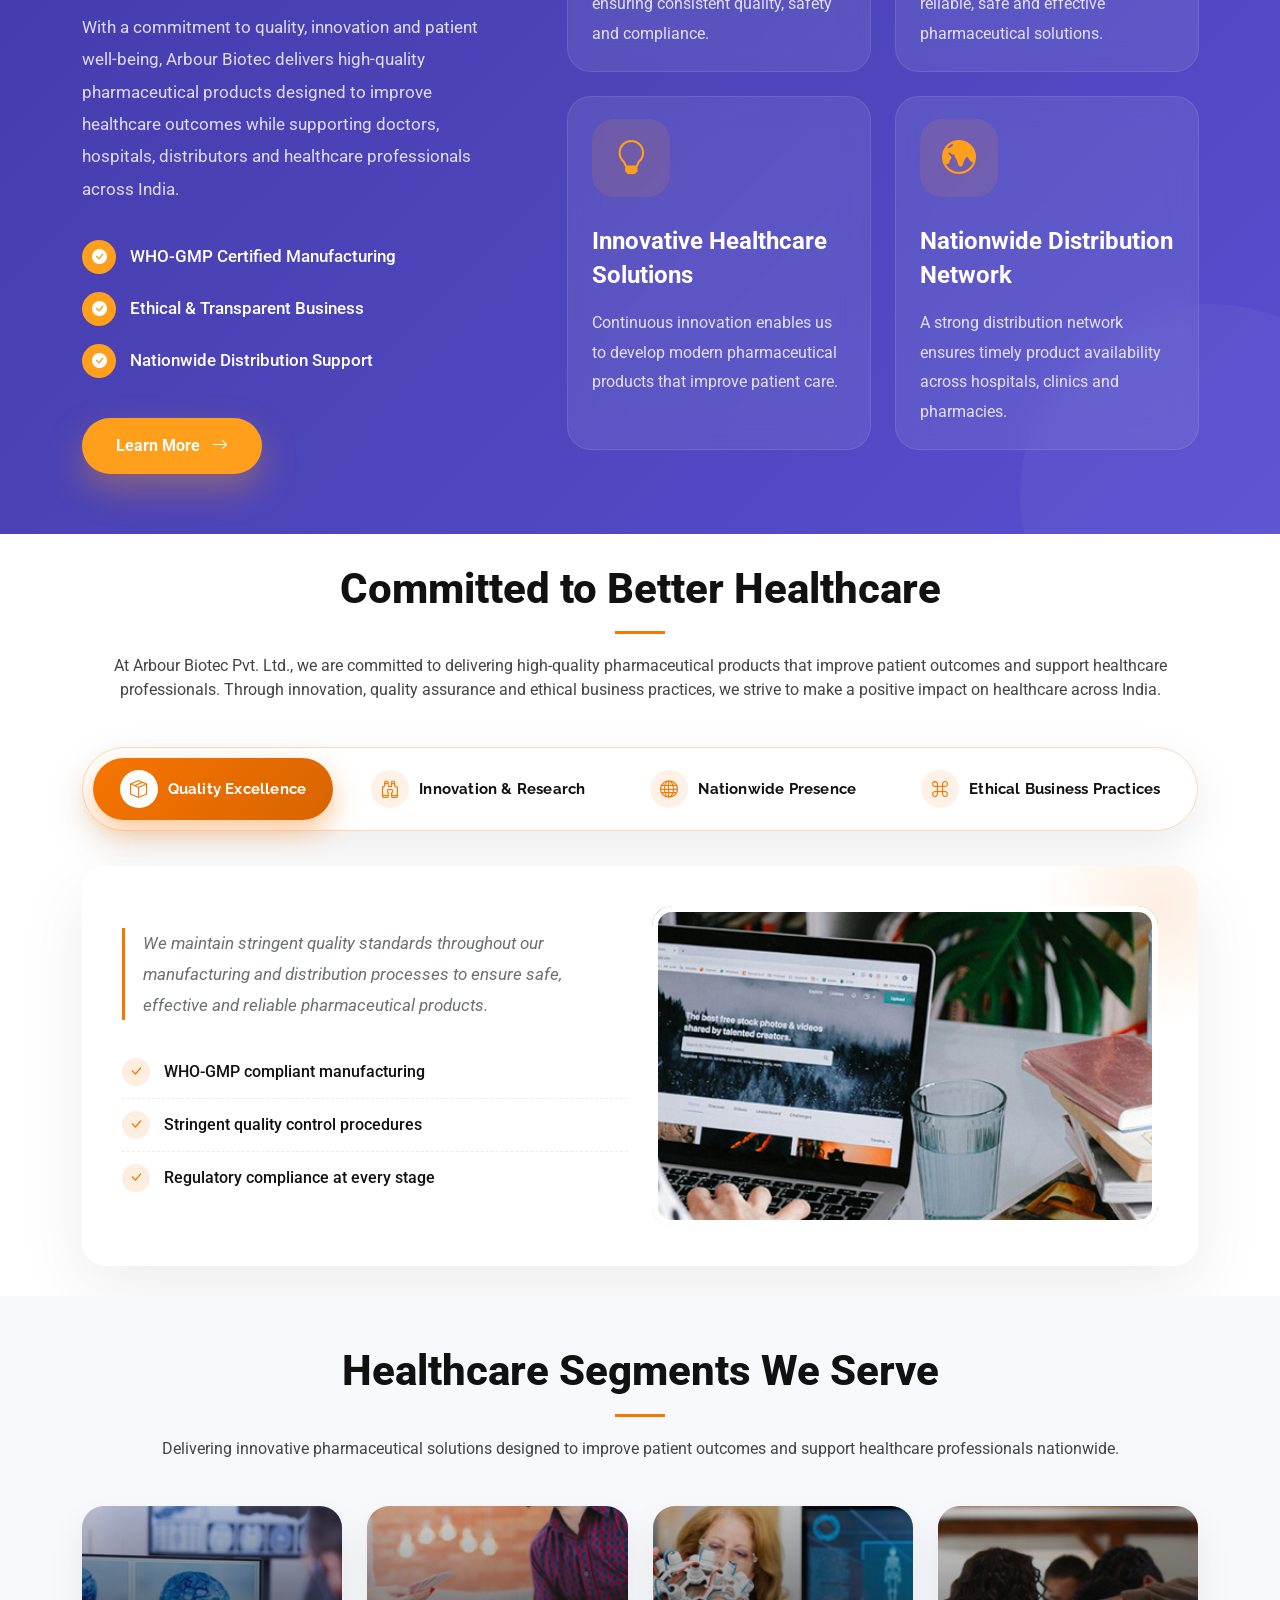
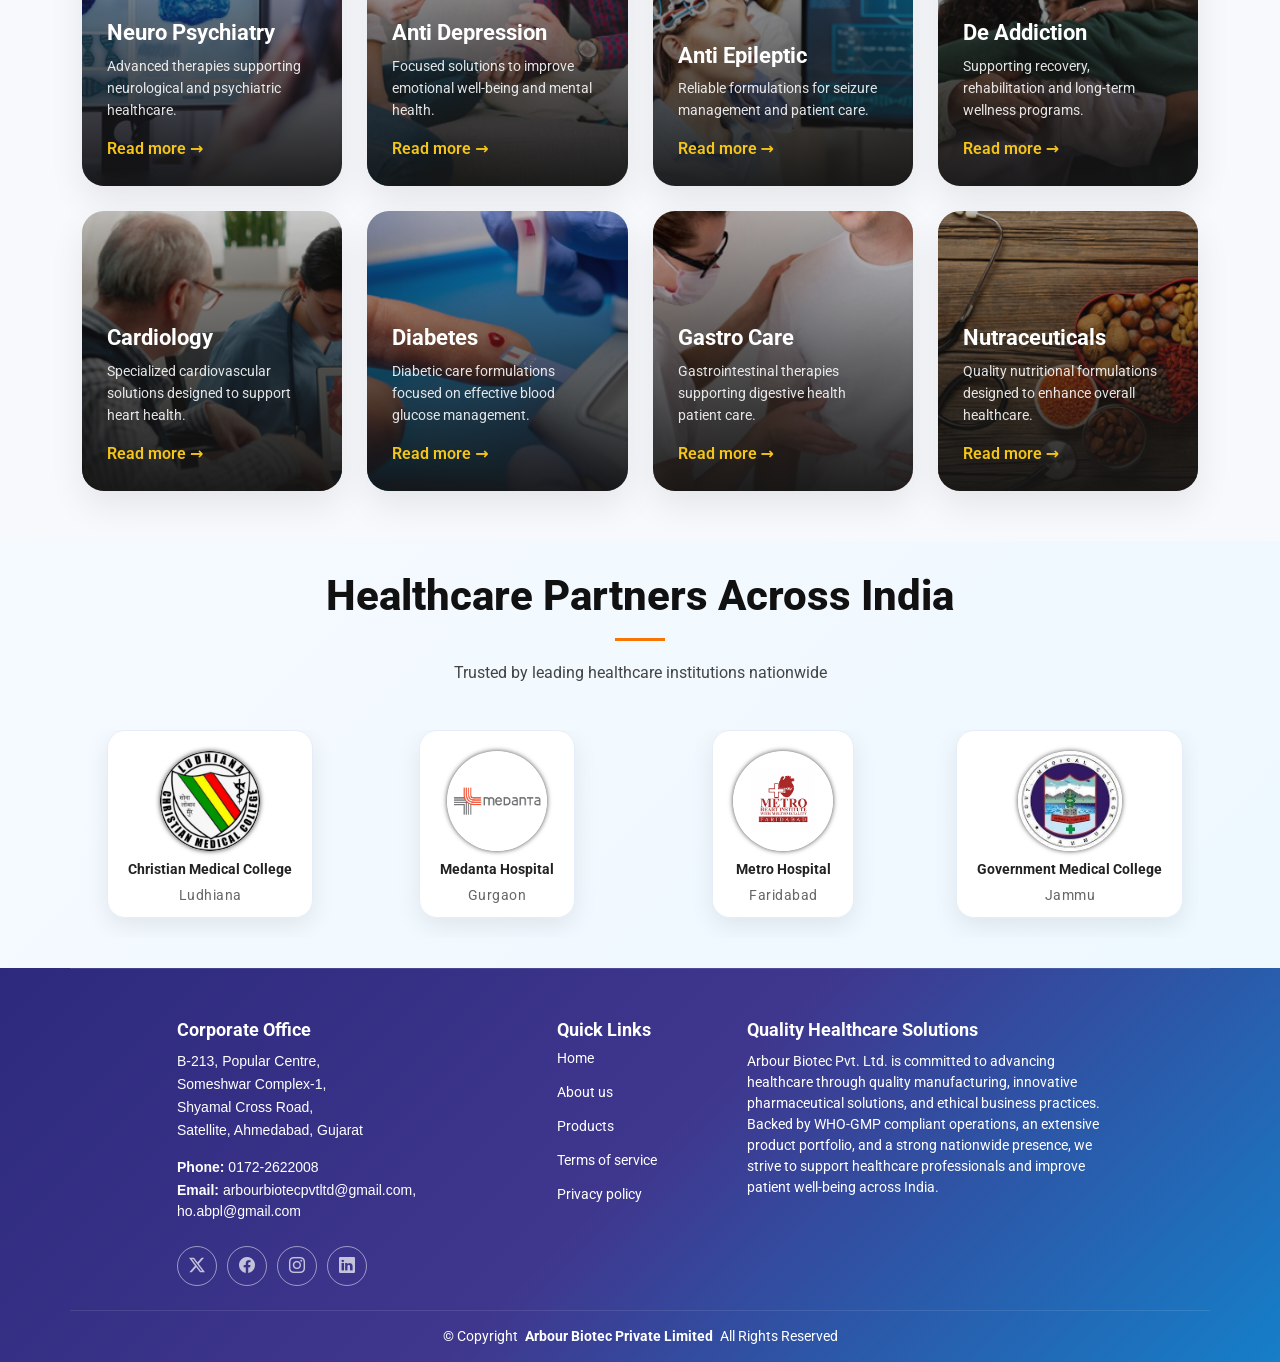
==== commit e8199704: "Changes files on index.html, main.css and update main slider images" ====
--- a/index.html
+++ b/index.html
@@ -530,7 +530,7 @@
     <!-- /About Section -->
 
     <!-- Tabs Section -->
-    
+
     <section id="tabs" class="arbtabs-pro section">
 
       <!-- Section Title -->
@@ -582,15 +582,17 @@
             <div class="arbtabs-pro__pane-inner">
               <div class="row align-items-center">
                 <div class="col-lg-6 order-2 order-lg-1 mt-4 mt-lg-0">
-                  <span class="arbtabs-pro__badge"><i class="bi bi-patch-check-fill"></i></span>
                   <p class="arbtabs-pro__lead">
                     We maintain stringent quality standards throughout our manufacturing and distribution processes to
                     ensure safe, effective and reliable pharmaceutical products.
                   </p>
                   <ul class="arbtabs-pro__list">
-                    <li><span class="arbtabs-pro__list-icon"><i class="bi bi-check-lg"></i></span> WHO-GMP compliant manufacturing</li>
-                    <li><span class="arbtabs-pro__list-icon"><i class="bi bi-check-lg"></i></span> Stringent quality control procedures</li>
-                    <li><span class="arbtabs-pro__list-icon"><i class="bi bi-check-lg"></i></span> Regulatory compliance at every stage</li>
+                    <li><span class="arbtabs-pro__list-icon"><i class="bi bi-check-lg"></i></span> WHO-GMP compliant
+                      manufacturing</li>
+                    <li><span class="arbtabs-pro__list-icon"><i class="bi bi-check-lg"></i></span> Stringent quality
+                      control procedures</li>
+                    <li><span class="arbtabs-pro__list-icon"><i class="bi bi-check-lg"></i></span> Regulatory compliance
+                      at every stage</li>
                   </ul>
                 </div>
 
@@ -608,15 +610,17 @@
             <div class="arbtabs-pro__pane-inner">
               <div class="row align-items-center">
                 <div class="col-lg-6 order-2 order-lg-1 mt-4 mt-lg-0">
-                  <span class="arbtabs-pro__badge"><i class="bi bi-binoculars-fill"></i></span>
                   <p class="arbtabs-pro__lead">
                     Innovation is at the core of our business. We continuously explore new opportunities to enhance
                     product quality and address evolving healthcare needs.
                   </p>
                   <ul class="arbtabs-pro__list">
-                    <li><span class="arbtabs-pro__list-icon"><i class="bi bi-check-lg"></i></span> Continuous product development</li>
-                    <li><span class="arbtabs-pro__list-icon"><i class="bi bi-check-lg"></i></span> Focus on Neuro-Psychiatry solutions</li>
-                    <li><span class="arbtabs-pro__list-icon"><i class="bi bi-check-lg"></i></span> Commitment to healthcare advancement</li>
+                    <li><span class="arbtabs-pro__list-icon"><i class="bi bi-check-lg"></i></span> Continuous product
+                      development</li>
+                    <li><span class="arbtabs-pro__list-icon"><i class="bi bi-check-lg"></i></span> Focus on
+                      Neuro-Psychiatry solutions</li>
+                    <li><span class="arbtabs-pro__list-icon"><i class="bi bi-check-lg"></i></span> Commitment to
+                      healthcare advancement</li>
                   </ul>
                 </div>
 
@@ -634,15 +638,18 @@
             <div class="arbtabs-pro__pane-inner">
               <div class="row align-items-center">
                 <div class="col-lg-6 order-2 order-lg-1 mt-4 mt-lg-0">
-                  <span class="arbtabs-pro__badge"><i class="bi bi-globe-asia-australia"></i></span>
                   <p class="arbtabs-pro__lead">
-                    Our strong distribution network enables us to serve healthcare professionals and patients across India
+                    Our strong distribution network enables us to serve healthcare professionals and patients across
+                    India
                     with reliable pharmaceutical solutions.
                   </p>
                   <ul class="arbtabs-pro__list">
-                    <li><span class="arbtabs-pro__list-icon"><i class="bi bi-check-lg"></i></span> Pan India distribution network</li>
-                    <li><span class="arbtabs-pro__list-icon"><i class="bi bi-check-lg"></i></span> Timely product availability</li>
-                    <li><span class="arbtabs-pro__list-icon"><i class="bi bi-check-lg"></i></span> Trusted healthcare partnerships</li>
+                    <li><span class="arbtabs-pro__list-icon"><i class="bi bi-check-lg"></i></span> Pan India
+                      distribution network</li>
+                    <li><span class="arbtabs-pro__list-icon"><i class="bi bi-check-lg"></i></span> Timely product
+                      availability</li>
+                    <li><span class="arbtabs-pro__list-icon"><i class="bi bi-check-lg"></i></span> Trusted healthcare
+                      partnerships</li>
                   </ul>
                 </div>
 
@@ -660,15 +667,17 @@
             <div class="arbtabs-pro__pane-inner">
               <div class="row align-items-center">
                 <div class="col-lg-6 order-2 order-lg-1 mt-4 mt-lg-0">
-                  <span class="arbtabs-pro__badge"><i class="bi bi-shield-check"></i></span>
                   <p class="arbtabs-pro__lead">
                     We believe in conducting our business with transparency, integrity and responsibility while
                     maintaining long-term relationships with our stakeholders.
                   </p>
                   <ul class="arbtabs-pro__list">
-                    <li><span class="arbtabs-pro__list-icon"><i class="bi bi-check-lg"></i></span> Transparent business operations</li>
-                    <li><span class="arbtabs-pro__list-icon"><i class="bi bi-check-lg"></i></span> Ethical healthcare commitment</li>
-                    <li><span class="arbtabs-pro__list-icon"><i class="bi bi-check-lg"></i></span> Customer-focused approach</li>
+                    <li><span class="arbtabs-pro__list-icon"><i class="bi bi-check-lg"></i></span> Transparent business
+                      operations</li>
+                    <li><span class="arbtabs-pro__list-icon"><i class="bi bi-check-lg"></i></span> Ethical healthcare
+                      commitment</li>
+                    <li><span class="arbtabs-pro__list-icon"><i class="bi bi-check-lg"></i></span> Customer-focused
+                      approach</li>
                   </ul>
                 </div>
 
@@ -688,7 +697,7 @@
 
     </section>
 
-    
+
     <!-- /Tabs Section -->
 
     <!-- Segments section -->
@@ -797,7 +806,7 @@
 
     <!-- Core strength Section -->
 
-  
+
     <!-- / Core strength Section -->
 
     <!-- Partner Section -->
--- a/assets/css/main.css
+++ b/assets/css/main.css
@@ -862,7 +862,7 @@
 --------------------------------------------------------------*/
 .section-title {
   text-align: center;
-  padding-bottom: 60px;
+  padding-bottom: 45px;
   position: relative;
 }
 
@@ -3726,4 +3726,281 @@
 
   }
 
+}
+
+/*=====================================================================
+  ARBOUR PREMIUM CAPABILITIES TABS — "arbtabs-pro"
+  Scoped, unique namespace — does NOT reuse or override any existing
+  .tabs / .nav-link / .tab-pane rules already defined above, so this
+  block is 100% conflict-free with the rest of the stylesheet.
+=====================================================================*/
+
+.arbtabs-pro {
+  --arbtabs-accent: var(--accent-color);
+  --arbtabs-accent-dark: #d86400;
+  --arbtabs-navy: #3b3386;
+  --arbtabs-ink: var(--heading-color);
+  --arbtabs-muted: #6c6f78;
+  --arbtabs-radius: 24px;
+}
+
+/* ---------- Nav pill bar ---------- */
+.arbtabs-pro__nav {
+  display: flex;
+  flex-wrap: wrap;
+  justify-content: center;
+  gap: 12px;
+  list-style: none;
+  padding: 10px;
+  margin: 0 auto 35px;
+  max-width: 100%;
+  background: #ffffff;
+  border-radius: 999px;
+  box-shadow: 0 15px 45px rgba(17, 17, 17, 0.08);
+  border: 1px solid #ffd8b4;
+}
+
+.arbtabs-pro__nav-item {
+  flex: 1 1 auto;
+  list-style: none;
+}
+
+.arbtabs-pro__nav-link {
+  display: flex;
+  align-items: center;
+  justify-content: center;
+  gap: 10px;
+  width: 100%;
+  height: 100%;
+  padding: 12px 20px;
+  border: none;
+  border-radius: 999px;
+  background: transparent;
+  color: var(--arbtabs-ink);
+  cursor: pointer;
+  transition: all 0.35s ease;
+  white-space: nowrap;
+}
+
+.arbtabs-pro__nav-icon {
+  display: flex;
+  align-items: center;
+  justify-content: center;
+  width: 38px;
+  height: 38px;
+  flex-shrink: 0;
+  border-radius: 50%;
+  background: color-mix(in srgb, var(--arbtabs-accent), transparent 90%);
+  color: var(--arbtabs-accent);
+  font-size: 18px;
+  transition: all 0.35s ease;
+}
+
+.arbtabs-pro__nav-title {
+  margin: 0;
+  font-size: 15px;
+  font-weight: 700;
+  font-family: var(--heading-font);
+  letter-spacing: 0.2px;
+}
+
+.arbtabs-pro__nav-link:hover {
+  background: color-mix(in srgb, var(--arbtabs-accent), transparent 94%);
+}
+
+.arbtabs-pro__nav-link.active {
+  background: linear-gradient(135deg, var(--arbtabs-accent), var(--arbtabs-accent-dark));
+  box-shadow: 0 12px 28px color-mix(in srgb, var(--arbtabs-accent), transparent 60%);
+}
+
+.arbtabs-pro__nav-link.active .arbtabs-pro__nav-icon {
+  background: #ffffff;
+  color: var(--arbtabs-accent);
+}
+
+.arbtabs-pro__nav-link.active .arbtabs-pro__nav-title {
+  color: #ffffff;
+}
+
+/* ---------- Content card ---------- */
+.arbtabs-pro__content {
+  margin-top: 0;
+}
+
+.arbtabs-pro__pane-inner {
+  background: #ffffff;
+  border-radius: var(--arbtabs-radius);
+  box-shadow: 0 25px 70px rgba(17, 17, 17, 0.07);
+  padding: 40px;
+  position: relative;
+  overflow: hidden;
+}
+
+.arbtabs-pro__pane-inner::before {
+  content: "";
+  position: absolute;
+  top: -80px;
+  right: -80px;
+  width: 240px;
+  height: 240px;
+  border-radius: 50%;
+  background: radial-gradient(circle, color-mix(in srgb, var(--arbtabs-accent), transparent 88%), transparent 70%);
+  pointer-events: none;
+}
+
+.arbtabs-pro__badge {
+  display: inline-flex;
+  align-items: center;
+  justify-content: center;
+  width: 58px;
+  height: 58px;
+  border-radius: 16px;
+  background: linear-gradient(135deg, var(--arbtabs-accent), var(--arbtabs-accent-dark));
+  color: #ffffff;
+  font-size: 26px;
+  margin-bottom: 22px;
+  box-shadow: 0 12px 25px color-mix(in srgb, var(--arbtabs-accent), transparent 65%);
+}
+
+.arbtabs-pro__lead {
+  font-style: italic;
+  color: var(--arbtabs-muted);
+  font-size: 17px;
+  line-height: 1.8;
+  margin-bottom: 26px;
+  padding-left: 18px;
+  border-left: 3px solid var(--arbtabs-accent);
+}
+
+.arbtabs-pro__list {
+  list-style: none;
+  padding: 0;
+  margin: 0;
+}
+
+.arbtabs-pro__list li {
+  display: flex;
+  align-items: center;
+  gap: 14px;
+  padding: 12px 0;
+  border-bottom: 1px dashed rgba(17, 17, 17, 0.08);
+  font-size: 16px;
+  font-weight: 500;
+  color: var(--arbtabs-ink);
+}
+
+.arbtabs-pro__list li:last-child {
+  border-bottom: none;
+}
+
+.arbtabs-pro__list-icon {
+  display: flex;
+  align-items: center;
+  justify-content: center;
+  width: 28px;
+  height: 28px;
+  flex-shrink: 0;
+  border-radius: 50%;
+  background: color-mix(in srgb, var(--arbtabs-accent), transparent 88%);
+  color: var(--arbtabs-accent);
+  font-size: 14px;
+}
+
+/* ---------- Media / image side ---------- */
+.arbtabs-pro__media {
+  position: relative;
+  border-radius: 20px;
+  overflow: hidden;
+  isolation: isolate;
+}
+
+.arbtabs-pro__media::after {
+  content: "";
+  position: absolute;
+  inset: 0;
+  border-radius: 20px;
+  border: 6px solid #ffffff;
+  box-shadow: 0 25px 55px rgba(17, 17, 17, 0.18);
+  pointer-events: none;
+}
+
+.arbtabs-pro__media img {
+  width: 100%;
+  height: 100%;
+  min-height: 320px;
+  object-fit: cover;
+  border-radius: 20px;
+  display: block;
+  transition: transform 0.6s ease;
+}
+
+.arbtabs-pro__media:hover img {
+  transform: scale(1.05);
+}
+
+.arbtabs-pro__media-glow {
+  position: absolute;
+  bottom: -30px;
+  left: -30px;
+  width: 130px;
+  height: 130px;
+  border-radius: 50%;
+  background: linear-gradient(135deg, var(--arbtabs-accent), var(--arbtabs-navy));
+  opacity: 0.18;
+  z-index: -1;
+}
+
+/* ---------- Responsive ---------- */
+@media (max-width: 991px) {
+  .arbtabs-pro__pane-inner {
+    padding: 40px 30px;
+  }
+}
+
+@media (max-width: 768px) {
+  .arbtabs-pro__nav {
+    justify-content: flex-start;
+    overflow-x: auto;
+    border-radius: 20px;
+    padding: 8px;
+    -webkit-overflow-scrolling: touch;
+  }
+
+  .arbtabs-pro__nav::-webkit-scrollbar {
+    display: none;
+  }
+
+  .arbtabs-pro__nav-item {
+    flex: 0 0 auto;
+  }
+
+  .arbtabs-pro__nav-title {
+    font-size: 14px;
+  }
+
+  .arbtabs-pro__pane-inner {
+    padding: 32px 22px;
+  }
+
+  .arbtabs-pro__media img {
+    min-height: 220px;
+  }
+}
+
+@media (max-width: 575px) {
+  .arbtabs-pro__nav-icon {
+    width: 32px;
+    height: 32px;
+    font-size: 15px;
+  }
+
+  .arbtabs-pro__badge {
+    width: 50px;
+    height: 50px;
+    font-size: 22px;
+  }
+
+  .arbtabs-pro__lead {
+    font-size: 15.5px;
+  }
 }
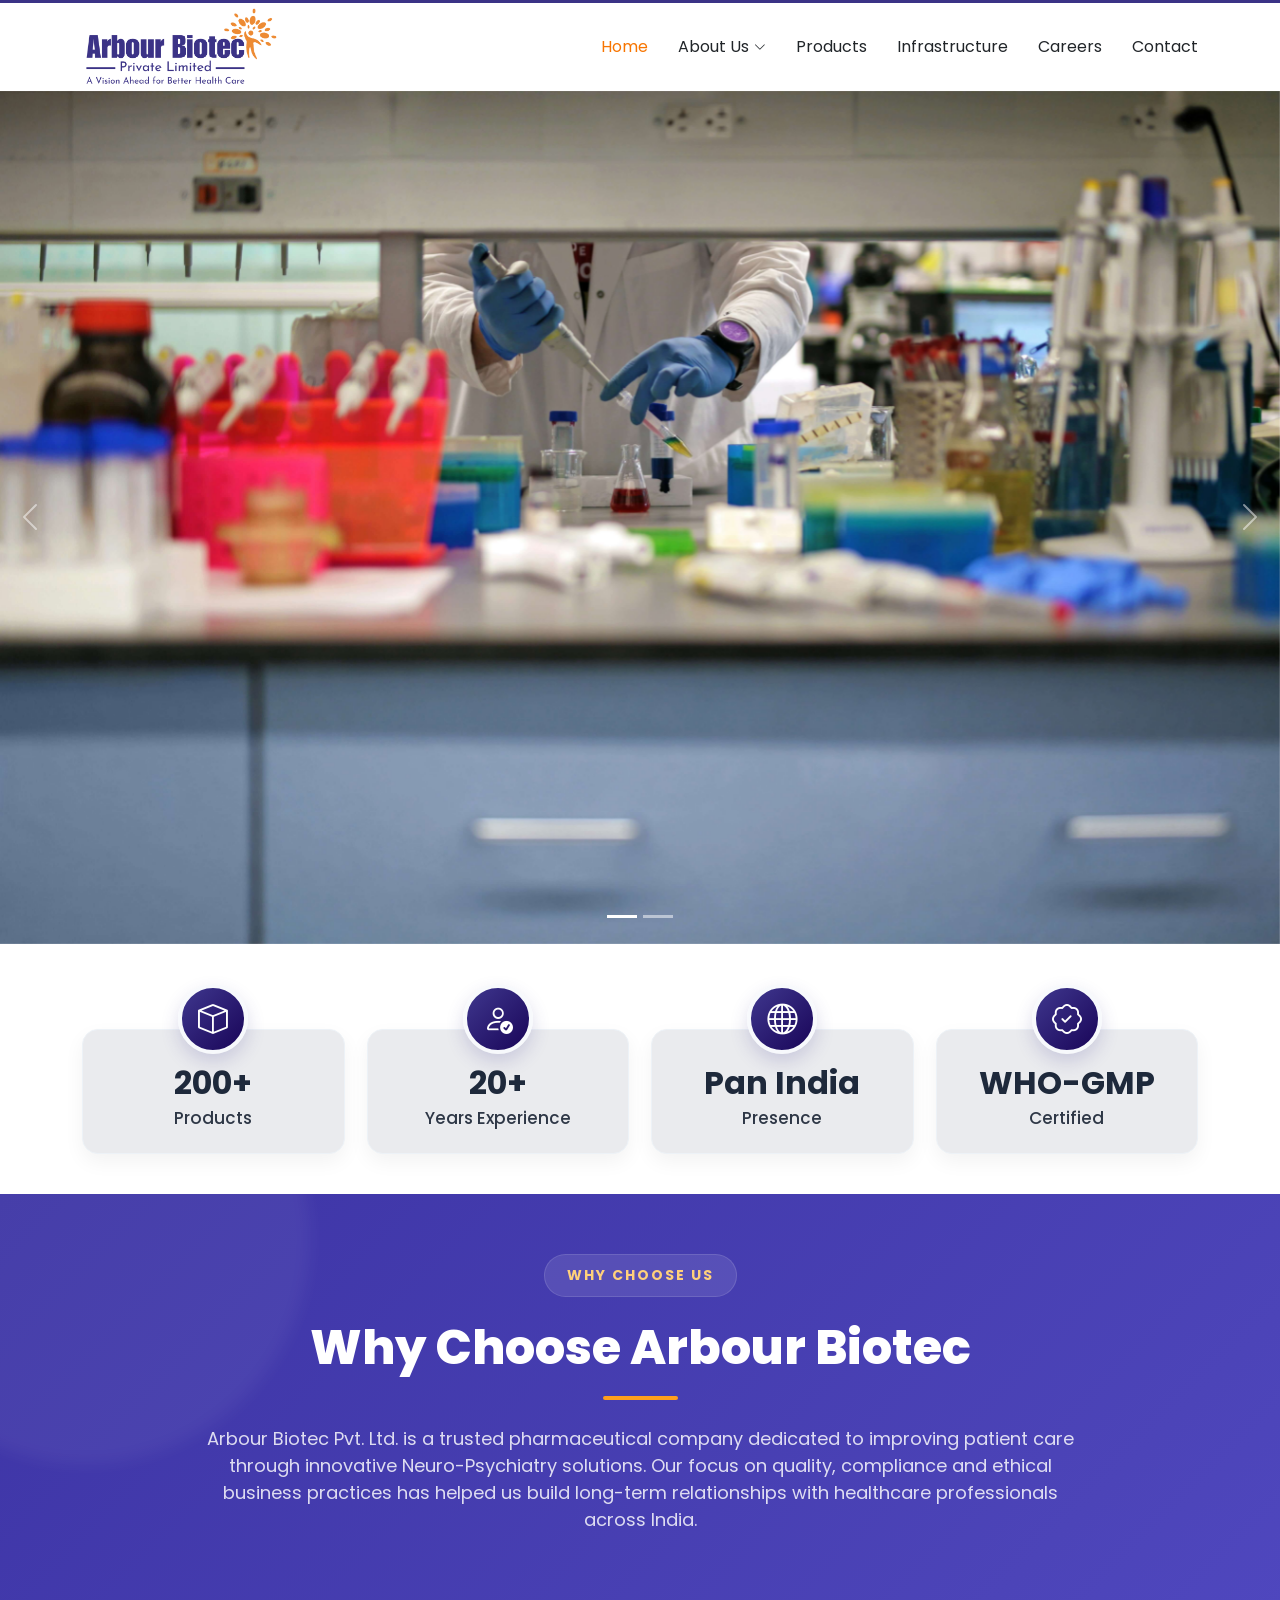
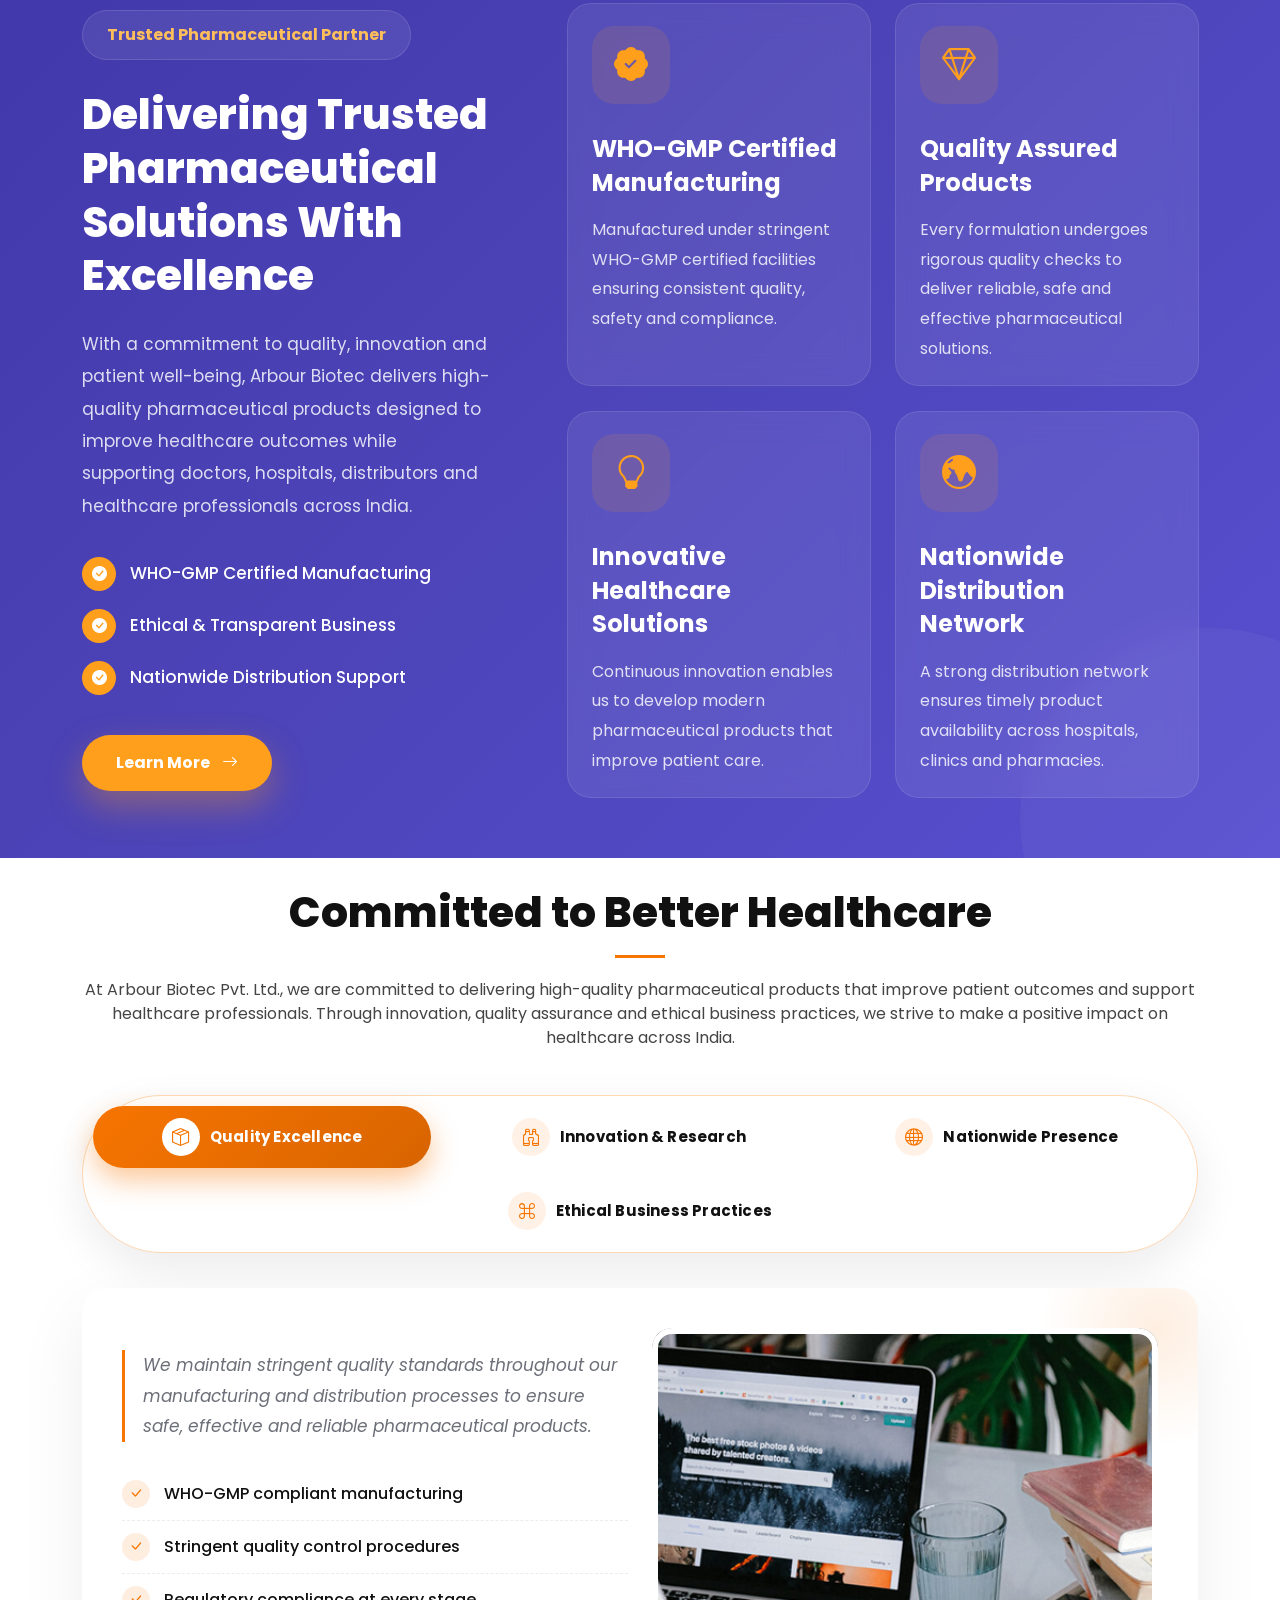
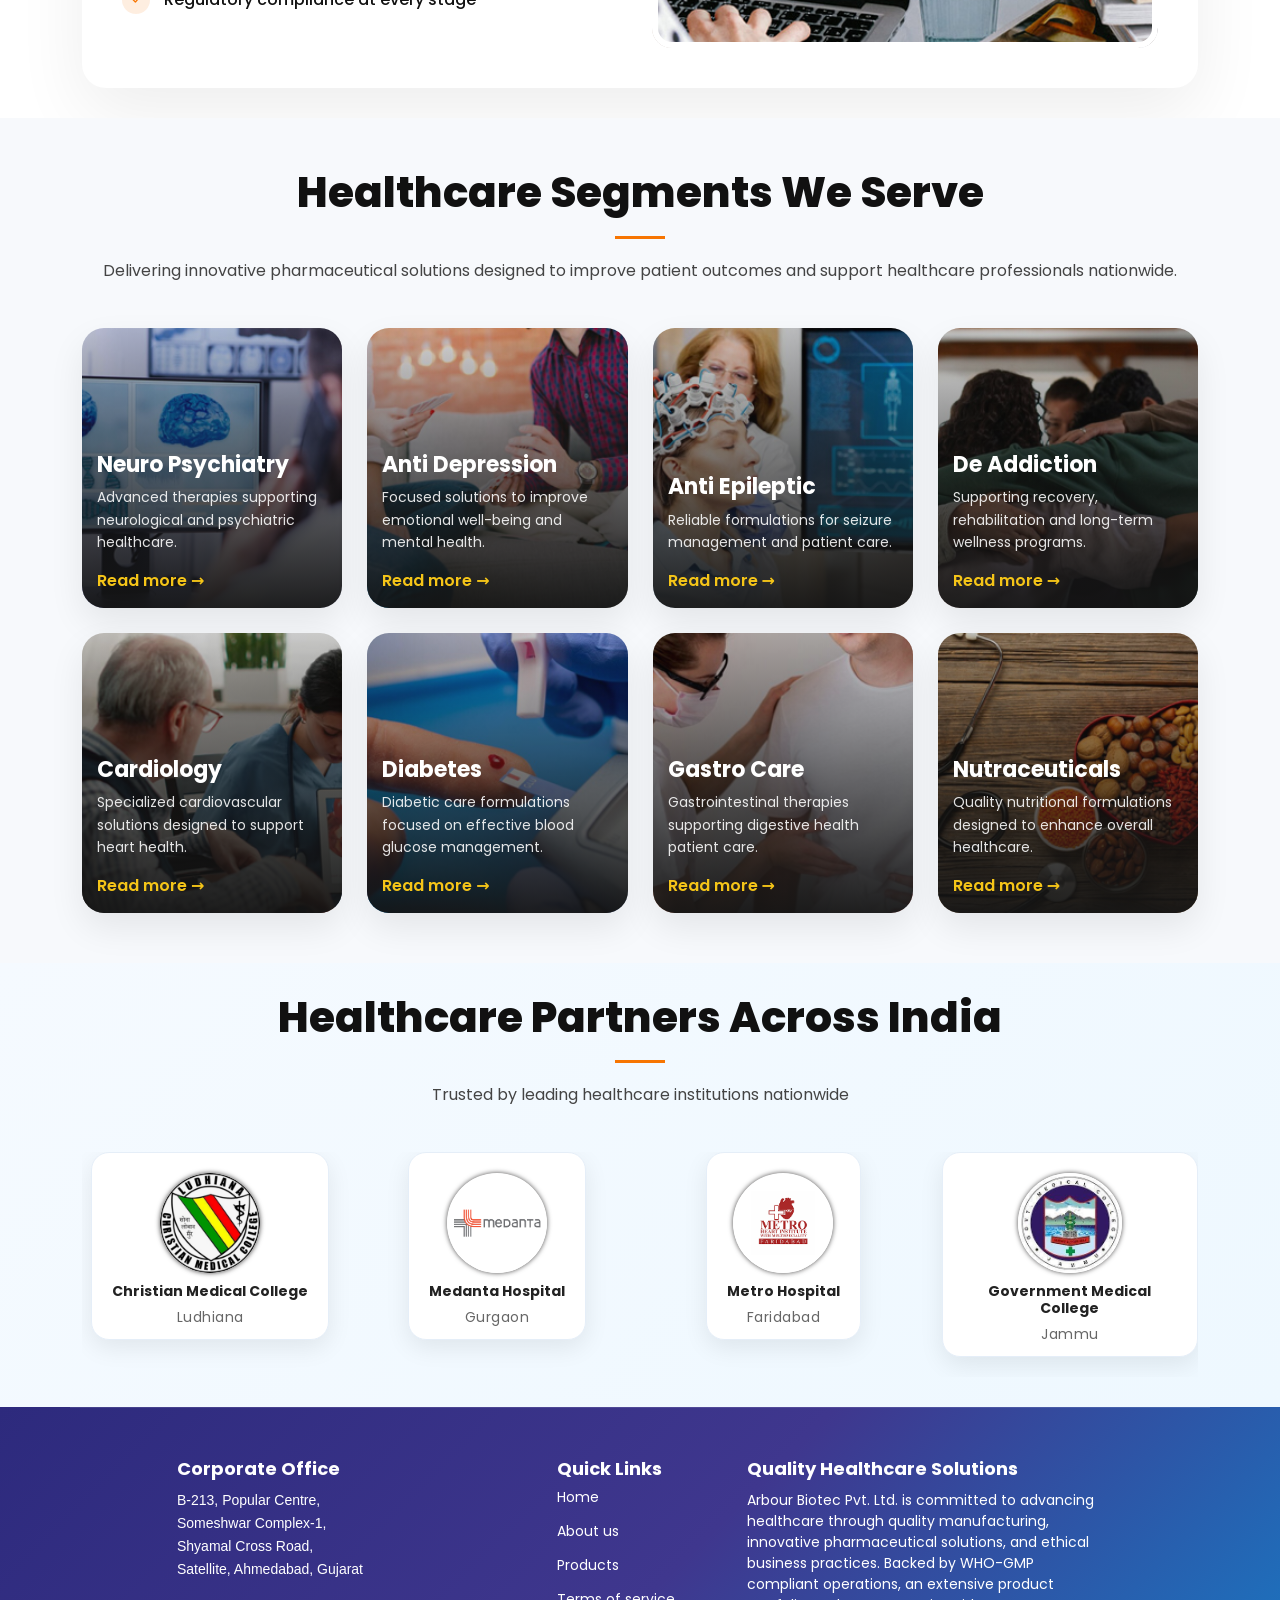
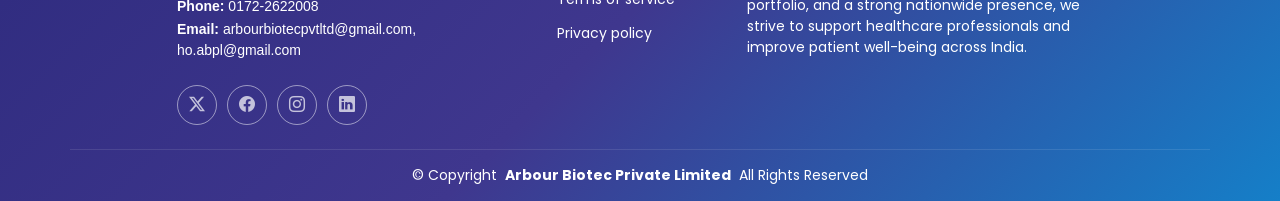
==== commit 0dad9b8c: "make changes on whole website pages" ====
--- a/index.html
+++ b/index.html
@@ -33,13 +33,12 @@
   <!-- <link href="assets/img/apple-touch-icon.png" rel="apple-touch-icon"> -->
 
   <!-- Fonts -->
-  <link href="https://fonts.googleapis.com" rel="preconnect">
-  <link href="https://fonts.gstatic.com" rel="preconnect" crossorigin>
-
-  <link
-    href="https://fonts.googleapis.com/css2?family=Roboto:ital,wght@0,100;0,300;0,400;0,500;0,700;0,900;1,100;1,300;1,400;1,500;1,700;1,900&family=Poppins:ital,wght@0,100;0,200;0,300;0,400;0,500;0,600;0,700;0,800;0,900;1,100;1,200;1,300;1,400;1,500;1,600;1,700;1,800;1,900&family=Raleway:ital,wght@0,100;0,200;0,300;0,400;0,500;0,600;0,700;0,800;0,900;1,100;1,200;1,300;1,400;1,500;1,600;1,700;1,800;1,900&display=swap"
-    rel="stylesheet">
-
+  <link rel="preconnect" href="https://fonts.googleapis.com">
+  <link rel="preconnect" href="https://fonts.gstatic.com" crossorigin>
+
+  <link href="https://fonts.googleapis.com/css2?family=Poppins:wght@300;400;500;600;700&display=swap" rel="stylesheet">
+
+  <link rel="stylesheet" href="https://cdnjs.cloudflare.com/ajax/libs/font-awesome/6.5.1/css/all.min.css">
   <!-- Vendor CSS Files -->
   <link href="assets/vendor/bootstrap/css/bootstrap.min.css" rel="stylesheet">
   <link href="assets/vendor/bootstrap-icons/bootstrap-icons.css" rel="stylesheet">
@@ -68,12 +67,19 @@
       <nav id="navmenu" class="navmenu">
         <ul>
           <li><a href="#" class="active">Home<br></a></li>
-          <li><a href="about-us.html">About Us</a></li>
+          <!-- <li><a href="about-us.html">About Us</a></li> -->
+          <li class="dropdown"><a href="javascript:void(0)"><span>About Us</span> <i
+                class="bi bi-chevron-down toggle-dropdown"></i></a>
+            <ul>
+              <li><a href="about-us.html">About Arbourbiotec</a></li>
+              <li><a href="about-us.html#about-arbourbiotec">Vision-Mission & Value</a></li>
+              <li><a href="leadership.html">Leadership</a></li>
+            </ul>
+          </li>
           <li><a href="products.html">Products</a></li>
-          <li><a href="quality-manufacturing.html">Quality & Manufacturing</a></li>
+          <li><a href="infrastructure.html">Infrastructure</a></li>
           <li><a href="careers.html">Careers</a></li>
           <li><a href="contact-us.html">Contact</a></li>
-
         </ul>
         <i class="mobile-nav-toggle d-xl-none bi bi-list"></i>
       </nav>
@@ -87,142 +93,47 @@
 
     <!-- Hero Section -->
 
-    <section class="hero-slider">
-
-      <div id="heroCarousel" class="carousel slide carousel slide" data-bs-ride="carousel">
+    <!-- Hero Slider -->
+    <section id="hero-slider" class="hero-slider">
+
+      <div id="heroCarousel" class="carousel slide carousel-fade" data-bs-ride="carousel">
 
         <div class="carousel-inner">
 
           <!-- Slide 1 -->
-
           <div class="carousel-item active">
-
-            <div class="hero-slide">
-
-              <img src="assets/img/slide-1.jpg" alt="">
-
-              <div class="overlay"></div>
-
-              <div class="container">
-
-                <div class="hero-content">
-
-                  <span class="hero-badge">
-                    WHO-GMP Certified Pharmaceutical Company
-                  </span>
-
-                  <h1>
-                    Advancing Mental Healthcare Through Innovation & Quality
-                  </h1>
-
-                  <p>
-                    Trusted Neuro-Psychiatry pharmaceutical solutions with 170+ quality products across India. We are
-                    committed to delivering innovative, effective and reliable healthcare solutions that improve patient
-                    outcomes and support medical professionals nationwide.
-                  </p>
-
-                  <a href="products.html" class="hero-btn">
-                    Explore Products
-                  </a>
-
-                </div>
-
-              </div>
-
-            </div>
-
+            <img src="assets/img/slide-1.jpg" class="d-block w-100" alt="Banner 1">
           </div>
 
           <!-- Slide 2 -->
-
           <div class="carousel-item">
-
-            <div class="hero-slide">
-
-              <img src="assets/img/slide-2.jpg" alt="">
-
-              <div class="overlay"></div>
-
-              <div class="container">
-
-                <div class="hero-content">
-
-                  <span class="hero-badge">
-                    Neuro Psychiatry Specialists
-                  </span>
-
-                  <h1>
-                    Delivering Trusted Healthcare Solutions
-                  </h1>
-
-                  <p>
-                    Focused on improving patient outcomes through quality and innovation. Our comprehensive
-                    pharmaceutical portfolio is designed to meet evolving healthcare needs while maintaining the highest
-                    standards of safety, efficacy and patient care.
-                  </p>
-
-                  <a href="about-us.html" class="hero-btn">
-                    Learn More
-                  </a>
-
-                </div>
-
-              </div>
-
-            </div>
-
+            <img src="assets/img/slide-2.jpg" class="d-block w-100" alt="Banner 1">
           </div>
 
           <!-- Slide 3 -->
-
-          <div class="carousel-item">
-
-            <div class="hero-slide">
-
-              <img src="assets/img/slide-3.jpg" alt="">
-
-              <div class="overlay"></div>
-
-              <div class="container">
-
-                <div class="hero-content">
-
-                  <span class="hero-badge">
-                    Quality Manufacturing
-                  </span>
-
-                  <h1>
-                    WHO-GMP Certified Manufacturing Excellence
-                  </h1>
-
-                  <p>
-                    High standards of quality, compliance and pharmaceutical innovation. Through advanced manufacturing
-                    practices and rigorous quality control systems, we ensure consistent, safe and effective products
-                    for healthcare providers across India.
-                  </p>
-
-                  <a href="quality-manufacturing.html" class="hero-btn">
-                    Discover More
-                  </a>
-
-                </div>
-
-              </div>
-
-            </div>
-
-          </div>
-
-        </div>
-
+          <!-- <div class="carousel-item">
+       <img src="assets/img/slide-3.jpg" class="d-block w-100" alt="Banner 1">
+      </div> -->
+
+        </div>
+
+        <!-- Previous -->
         <button class="carousel-control-prev" type="button" data-bs-target="#heroCarousel" data-bs-slide="prev">
           <span class="carousel-control-prev-icon"></span>
         </button>
 
+        <!-- Next -->
         <button class="carousel-control-next" type="button" data-bs-target="#heroCarousel" data-bs-slide="next">
           <span class="carousel-control-next-icon"></span>
         </button>
 
+        <!-- Indicators -->
+        <div class="carousel-indicators">
+          <button type="button" data-bs-target="#heroCarousel" data-bs-slide-to="0" class="active"></button>
+          <button type="button" data-bs-target="#heroCarousel" data-bs-slide-to="1"></button>
+          <!-- <button type="button" data-bs-target="#heroCarousel" data-bs-slide-to="2"></button> -->
+        </div>
+
       </div>
 
     </section>
@@ -237,7 +148,7 @@
           <div class="col-lg-3 col-md-6 d-flex flex-column align-items-center">
             <i class="bi bi-box"></i>
             <div class="stats-item">
-              <span class="bd_text">170+</span>
+              <span class="bd_text">200+</span>
               <p>Products</p>
             </div>
           </div><!-- End Stats Item -->
--- a/assets/css/main.css
+++ b/assets/css/main.css
@@ -4,8 +4,8 @@
 --------------------------------------------------------------*/
 /* Fonts */
 :root {
-  --default-font: "Roboto", system-ui, -apple-system, "Segoe UI", Roboto, "Helvetica Neue", Arial, "Noto Sans", "Liberation Sans", sans-serif, "Apple Color Emoji", "Segoe UI Emoji", "Segoe UI Symbol", "Noto Color Emoji";
-  --heading-font: "Raleway", sans-serif;
+  --default-font: "Poppins", system-ui, -apple-system, "Segoe UI", sans-serif, "Helvetica Neue", Arial, "Noto Sans", "Liberation Sans", sans-serif, "Apple Color Emoji", "Segoe UI Emoji", "Segoe UI Symbol", "Noto Color Emoji";
+  --heading-font: "Poppins", sans-serif;
   --nav-font: "Poppins", sans-serif;
 }
 
@@ -99,7 +99,7 @@
 h5,
 h6 {
   color: var(--heading-color);
-  font-family: 'Roboto';
+  font-family: "Poppins", sans-serif;
 }
 
 /* PHP Email Form Messages
@@ -240,7 +240,7 @@
 .header {
   color: var(--default-color);
   background-color: var(--background-color);
-  padding: 8px 0;
+  padding: 4px 0;
   transition: all 0.5s;
   z-index: 997;
   border-top: solid 3px #3b3386;
@@ -337,7 +337,7 @@
     padding: 10px 15px;
     font-size: 16px;
     font-family: var(--nav-font);
-    font-weight: 600;
+    font-weight: 400;
     display: flex;
     align-items: center;
     justify-content: space-between;
@@ -648,6 +648,7 @@
 
 .footer .footer-links ul a:hover {
   color: var(--accent-color);
+  padding-left: 4px;
 }
 
 .footer .footer-contact p {
@@ -1205,7 +1206,7 @@
   font-weight: 800;
   line-height: 1.15;
   margin-bottom: 20px;
-  font-family: "Roboto";
+  font-family: "Poppins", sans-serif;
 }
 
 .hero-content p {
@@ -1447,9 +1448,21 @@
 }
 
 .page-banner {
-  padding: 60px 0 60px;
+  padding: 0;
   background: linear-gradient(135deg, #3F378E, #2B6CB0);
   color: #fff;
+}
+
+.baner-container {
+  width: 100%;
+  overflow: hidden;
+}
+
+.baner-container img {
+  width: 100%;
+  display: block;
+  border: none;
+  outline: none;
 }
 
 .img_right {
@@ -1816,7 +1829,7 @@
   display: flex;
   flex-direction: column;
   justify-content: flex-end;
-  padding: 25px;
+  padding: 15px;
   background: linear-gradient(to top,
       rgba(20, 20, 20, .95),
       rgba(20, 20, 20, .60),
@@ -1941,11 +1954,10 @@
   font-weight: 800;
   color: #3F378E;
   margin: 15px 0 25px;
-  font-family: 'Roboto';
 }
 
 .overview-content p {
-  line-height: 1.9;
+  line-height: 1.6;
   margin-bottom: 20px;
 }
 
@@ -1954,7 +1966,7 @@
   grid-template-columns: repeat(2, 1fr);
   gap: 15px;
   margin-top: 30px;
-  font-family: 'Roboto';
+  font-family: "Poppins", sans-serif;
 }
 
 .stat-box {
@@ -1982,14 +1994,14 @@
   margin-top: 0px;
 }
 
-.therapy-item {
+/* .therapy-item {
   padding: 22px;
   background: #fff;
   border-left: 5px solid #f77501;
   border-radius: 12px;
   font-weight: 600;
   box-shadow: 0 8px 20px rgba(0, 0, 0, .06);
-}
+} */
 
 .quality-section {
   padding: 70px 0;
@@ -2005,7 +2017,6 @@
   font-weight: 800;
   color: #3F378E;
   margin: 15px 0 20px;
-  font-family: 'Roboto';
 }
 
 .quality-content ul {
@@ -2232,8 +2243,10 @@
 ========================= */
 
 .contact {
-  padding: 80px 0;
+  padding: 40px 0;
   background: linear-gradient(180deg, #f8faff 0%, #ffffff 100%);
+  margin-top: 20px;
+  border-radius: 20px;
 }
 
 .contact-intro span {
@@ -2307,6 +2320,7 @@
 .contact .info-item p {
   margin: 3px 0;
   color: #666;
+  font-size: 14px;
 }
 
 .contact .col-lg-12 .info-item {
@@ -2680,9 +2694,9 @@
 ================================================== */
 
 .career-hero {
-  padding: 80px 0;
+  padding: 50px 0;
   background: linear-gradient(135deg, #f8fbff, #eef5ff);
-  font-family: 'Roboto';
+  font-family: "Poppins", sans-serif;
 }
 
 .career-tag {
@@ -3160,25 +3174,15 @@
   display: inline-flex;
   align-items: center;
   justify-content: center;
-
   padding: 10px 22px;
-
   background: rgba(255, 255, 255, .10);
-
   border: 1px solid rgba(255, 255, 255, .12);
-
   color: #ffd07b;
-
   border-radius: 50px;
-
   font-size: 14px;
-
   font-weight: 700;
-
   letter-spacing: 2px;
-
   text-transform: uppercase;
-
   margin-bottom: 22px;
 
 }
@@ -3188,11 +3192,8 @@
   color: #fff;
 
   font-size: 48px;
-
   font-weight: 800;
-
   line-height: 1.2;
-
   margin-bottom: 20px;
 
 }
@@ -3200,13 +3201,9 @@
 .abt-heading-divider {
 
   width: 75px;
-
   height: 4px;
-
   background: #ff9f1c;
-
   border-radius: 50px;
-
   margin: 0 auto 25px;
 
 }
@@ -3214,11 +3211,8 @@
 .abt-premium-heading p {
 
   color: rgba(255, 255, 255, .82);
-
   font-size: 18px;
-
-  line-height: 1.9;
-
+  line-height: 1.5;
   margin: 0;
 
 }
@@ -4003,4 +3997,2196 @@
   .arbtabs-pro__lead {
     font-size: 15.5px;
   }
+}
+
+/* =========================================
+   OUR JOURNEY SECTION
+========================================= */
+
+.journey-section {
+  width: 100%;
+  padding: 90px 20px 80px;
+  background: #ffffff;
+  overflow: hidden;
+}
+
+.journey-container {
+  max-width: 1170px;
+  margin: 0 auto;
+}
+
+
+/* =========================================
+   HEADING
+========================================= */
+
+.journey-heading {
+  text-align: center;
+  margin-bottom: 78px;
+}
+
+.journey-label {
+  position: relative;
+  display: inline-flex;
+  align-items: center;
+  gap: 12px;
+
+  color: #f0753a;
+  font-size: 11px;
+  font-weight: 700;
+  letter-spacing: 3px;
+
+  margin-bottom: 18px;
+}
+
+.journey-label::before,
+.journey-label::after {
+  content: "";
+  width: 32px;
+  height: 1px;
+  background: #f0753a;
+}
+
+.journey-heading h2 {
+  margin: 0;
+  color: #3c3386;
+  font-size: 35px;
+  line-height: 1.25;
+  font-weight: 600;
+}
+
+.journey-heading h2 em {
+  color: #ea750e;
+  font-style: italic;
+}
+
+
+/* =========================================
+   TIMELINE
+========================================= */
+
+.journey-timeline {
+  position: relative;
+
+  display: grid;
+  grid-template-columns: repeat(5, 1fr);
+
+  gap: 0;
+}
+
+
+/* Connecting line */
+
+.journey-timeline::before {
+  content: "";
+
+  position: absolute;
+
+  top: 30px;
+  left: 6%;
+  right: 6%;
+
+  height: 2px;
+
+  background: #f77501;
+
+  z-index: 0;
+}
+
+
+/* =========================================
+   JOURNEY ITEM
+========================================= */
+
+.journey-item {
+  position: relative;
+  text-align: center;
+  z-index: 1;
+  padding: 0 12px;
+  cursor: pointer;
+  transition:
+    transform 0.45s cubic-bezier(.2, .8, .2, 1);
+}
+
+
+/* Hover entire item */
+
+.journey-item:hover {
+  transform: translateY(-8px);
+}
+
+
+/* =========================================
+   CIRCLE
+========================================= */
+
+.journey-point {
+  display: flex;
+  justify-content: center;
+  align-items: center;
+  height: 62px;
+  margin-bottom: 23px;
+}
+
+.journey-icon {
+
+  width: 62px;
+  height: 62px;
+  display: flex;
+  justify-content: center;
+  align-items: center;
+  border-radius: 50%;
+  background: #ffffff;
+  border: 1px solid #cbd8e9;
+  color: #2d246b;
+  font-size: 23px;
+  box-shadow:
+    0 8px 25px rgba(25, 55, 100, 0.10);
+
+  transition:
+    transform 0.45s cubic-bezier(.2, .8, .2, 1),
+    color 0.35s ease,
+    background 0.35s ease,
+    border-color 0.35s ease,
+    box-shadow 0.35s ease;
+}
+
+
+/* Circle Hover */
+
+.journey-item:hover .journey-icon {
+
+  transform: scale(1.18) rotate(5deg);
+
+  background: #3c3386;
+
+  border-color: #3c3386;
+
+  color: #ffffff;
+
+  box-shadow:
+    0 14px 35px rgba(39, 123, 82, 0.30);
+
+}
+
+
+/* =========================================
+   CONTENT
+========================================= */
+
+.journey-content {
+
+  transition:
+    transform 0.45s cubic-bezier(.2, .8, .2, 1);
+}
+
+.journey-item:hover .journey-content {
+  transform: scale(1.04);
+}
+
+
+/* Year */
+
+.journey-content h3 {
+
+  margin: 0 0 8px;
+  color: #102650;
+  font-size: 16px;
+  font-weight: 700;
+  transition: color .3s ease;
+}
+
+
+/* Hover year */
+
+.journey-item:hover .journey-content h3 {
+  color: #f77501;
+}
+
+
+/* Small heading */
+
+.journey-content h4 {
+
+  margin: 0 0 13px;
+  color: #3c3386;
+  font-size: 11px;
+  font-weight: 700;
+  letter-spacing: 1px;
+  line-height: 1.4;
+  transition: color .3s ease;
+}
+
+
+/* Description */
+
+.journey-content p {
+
+  margin: 0 auto;
+
+  max-width: 205px;
+
+  color: #7974a2;
+
+  font-size: 13px;
+
+  line-height: 1.75;
+
+  transition:
+    color .3s ease,
+    transform .35s ease;
+}
+
+
+/* Paragraph hover */
+
+.journey-item:hover .journey-content p {
+
+  color: #4c4396;
+
+  transform: scale(1.02);
+
+}
+
+
+/* =========================================
+   LINE HOVER EFFECT
+========================================= */
+
+.journey-timeline::after {
+
+  content: "";
+
+  position: absolute;
+
+  top: 30px;
+
+  left: 6%;
+
+  width: 0;
+
+  height: 2px;
+
+  background: #f77501;
+
+  z-index: 0;
+
+  transition: width .6s ease;
+
+}
+
+.journey-timeline:has(.journey-item:hover)::after {
+
+  width: 88%;
+
+}
+
+
+/* =========================================
+   RESPONSIVE - TABLET
+========================================= */
+
+@media (max-width: 991px) {
+
+  .journey-section {
+    padding: 70px 20px;
+  }
+
+  .journey-heading {
+    margin-bottom: 60px;
+  }
+
+  .journey-heading h2 {
+    font-size: 34px;
+  }
+
+  .journey-timeline {
+
+    grid-template-columns:
+      repeat(3, 1fr);
+
+    row-gap: 55px;
+  }
+
+  .journey-timeline::before,
+  .journey-timeline::after {
+    display: none;
+  }
+
+}
+
+
+/* =========================================
+   RESPONSIVE - MOBILE
+========================================= */
+
+@media (max-width: 767px) {
+
+  .journey-section {
+    padding: 60px 18px;
+  }
+
+  .journey-heading {
+    margin-bottom: 45px;
+  }
+
+  .journey-label {
+    font-size: 10px;
+    letter-spacing: 2px;
+  }
+
+  .journey-heading h2 {
+    font-size: 30px;
+    line-height: 1.3;
+  }
+
+  .journey-timeline {
+
+    grid-template-columns: 1fr;
+    gap: 45px;
+  }
+
+  .journey-item {
+
+    display: grid;
+    grid-template-columns: 80px 1fr;
+    column-gap: 20px;
+    text-align: left;
+    align-items: center;
+
+  }
+
+  .journey-point {
+
+    height: auto;
+    margin: 0;
+
+  }
+
+  .journey-icon {
+
+    width: 62px;
+    height: 62px;
+
+  }
+
+  .journey-content p {
+
+    margin: 0;
+    max-width: 100%;
+
+  }
+
+}
+
+
+/* =========================================
+   SMALL MOBILE
+========================================= */
+
+@media (max-width: 480px) {
+
+  .journey-section {
+    padding: 50px 15px;
+  }
+
+  .journey-heading h2 {
+    font-size: 27px;
+  }
+
+  .journey-item {
+    grid-template-columns: 65px 1fr;
+    column-gap: 15px;
+
+  }
+
+  .journey-icon {
+
+    width: 56px;
+    height: 56px;
+    font-size: 20px;
+
+  }
+
+  .journey-content h3 {
+    font-size: 15px;
+  }
+
+  .journey-content h4 {
+    font-size: 10px;
+  }
+
+  .journey-content p {
+    font-size: 12px;
+    line-height: 1.65;
+  }
+
+}
+
+/* =====================================================
+   FOUNDATION SECTION
+===================================================== */
+
+.foundation-section {
+  position: relative;
+  width: 100%;
+  padding: 40px 20px 40px;
+  background: #ffffff;
+  overflow: hidden;
+}
+
+
+/* subtle background */
+
+.foundation-section::before {
+  content: "";
+  position: absolute;
+  width: 500px;
+  height: 500px;
+  top: -250px;
+  left: -250px;
+  background: rgba(67, 53, 139, 0.035);
+  border-radius: 50%;
+  pointer-events: none;
+}
+
+
+.foundation-container {
+  width: 100%;
+  max-width: 1200px;
+  margin: 0 auto;
+  position: relative;
+  z-index: 2;
+}
+
+
+/* =====================================================
+   HEADING
+===================================================== */
+
+.foundation-heading {
+  text-align: center;
+  margin-bottom: 55px;
+}
+
+
+.section-label {
+  display: inline-flex;
+  align-items: center;
+  gap: 12px;
+  color: #43358b;
+  font-size: 12px;
+  font-weight: 700;
+  letter-spacing: 3px;
+  margin-bottom: 15px;
+}
+
+
+.section-label span {
+  display: block;
+  width: 34px;
+  height: 1px;
+  background: #f7941d;
+}
+
+
+.foundation-heading h2 {
+  margin: 0;
+  color: #3c3386;
+  font-size: clamp(34px, 4vw, 35px);
+  line-height: 1.15;
+  font-weight: 600;
+}
+
+
+.foundation-heading h2 em {
+  color: #f7941d;
+  font-style: italic;
+}
+
+
+.heading-line {
+  display: flex;
+  justify-content: center;
+  align-items: center;
+  gap: 8px;
+  margin: 18px 0 15px;
+}
+
+
+.heading-line span {
+  width: 45px;
+  height: 2px;
+  background: #43358b;
+}
+
+
+.heading-line i {
+  width: 7px;
+  height: 7px;
+  background: #f7941d;
+  border-radius: 50%;
+}
+
+
+.foundation-heading p {
+  margin: 0;
+  color: #68728b;
+  font-size: 16px;
+  line-height: 1.7;
+}
+
+
+/* =====================================================
+   CARD GRID
+===================================================== */
+
+.foundation-grid {
+  display: grid;
+  grid-template-columns:
+    repeat(4, minmax(0, 1fr));
+  gap: 20px;
+}
+
+
+/* =====================================================
+   CARD
+===================================================== */
+
+.foundation-card {
+  position: relative;
+
+  min-height: 500px;
+
+  background: #ffffff;
+  border: 1px solid rgba(67, 53, 139, 0.08);
+  border-radius: 20px;
+  overflow: hidden;
+  box-shadow:
+    0 12px 35px rgba(32, 43, 82, 0.08);
+  display: flex;
+  flex-direction: column;
+  transition:
+    transform 0.45s cubic-bezier(.2, .8, .2, 1),
+    box-shadow 0.45s ease;
+  will-change: transform;
+}
+
+
+/* CARD HOVER */
+
+.foundation-card:hover {
+  transform: translateY(-10px) scale(1.025);
+  box-shadow:
+    0 25px 55px rgba(67, 53, 139, 0.18);
+}
+
+
+/* =====================================================
+   CARD CONTENT
+===================================================== */
+
+.card-content {
+  padding: 28px 24px 3px;
+  flex: 1;
+  background:
+    linear-gradient(180deg,
+      #ffffff 0%,
+      #ffffff 82%,
+      #faf9ff 100%);
+}
+
+
+/* =====================================================
+   ICON
+===================================================== */
+
+.icon-box {
+  width: 54px;
+  height: 54px;
+  display: flex;
+  align-items: center;
+  justify-content: center;
+  margin-bottom: 20px;
+  border-radius: 15px;
+  background: rgba(67, 53, 139, 0.08);
+  color: #43358b;
+  font-size: 21px;
+  transition:
+    background 0.4s ease,
+    color 0.4s ease,
+    transform 0.4s ease,
+    box-shadow 0.4s ease;
+}
+
+
+/* ICON HOVER */
+
+.foundation-card:hover .icon-box {
+  background: linear-gradient(135deg,
+      #43358b,
+      #5c49ad);
+  color: #ffffff;
+  transform: scale(1.12) rotate(-3deg);
+  box-shadow:
+    0 10px 22px rgba(67, 53, 139, 0.25);
+}
+
+
+/* =====================================================
+   CARD LABEL
+===================================================== */
+
+.card-label {
+  display: block;
+  color: #43358b;
+  font-size: 11px;
+  font-weight: 800;
+  letter-spacing: 2px;
+  margin-bottom: 9px;
+  transition: color 0.3s ease;
+}
+
+
+.foundation-card:hover .card-label {
+  color: #f7941d;
+}
+
+
+/* =====================================================
+   MINI LINE
+===================================================== */
+
+.mini-line {
+  width: 34px;
+  height: 2px;
+  background: #f7941d;
+  margin-bottom: 17px;
+  transition:
+    width 0.4s ease,
+    background 0.4s ease;
+}
+
+
+.foundation-card:hover .mini-line {
+  width: 58px;
+  background: #43358b;
+}
+
+
+/* =====================================================
+   CARD HEADING
+===================================================== */
+
+.foundation-card h3 {
+  margin: 0 0 13px;
+  color: #1d2b63;
+  font-size: 20px;
+  line-height: 1.35;
+  font-weight: 700;
+}
+
+
+/* =====================================================
+   CARD TEXT
+===================================================== */
+
+.foundation-card p {
+  margin: 0;
+  color: #68728b;
+  font-size: 14px;
+  line-height: 1.75;
+}
+
+
+/* =====================================================
+   CARD IMAGE
+===================================================== */
+
+.card-image {
+  position: relative;
+  overflow: hidden;
+  flex-shrink: 0;
+}
+
+
+/* purple/orange overlay */
+
+.card-image::after {
+  content: "";
+  position: absolute;
+  inset: 0;
+  background:
+    linear-gradient(180deg,
+      rgba(67, 53, 139, 0.02),
+      rgba(67, 53, 139, 0.18));
+  pointer-events: none;
+  transition: opacity 0.4s ease;
+}
+
+
+.foundation-card:hover .card-image::after {
+  opacity: 0.35;
+}
+
+
+/* IMAGE ZOOM */
+
+.card-image img {
+  width: 100%;
+  height: 100%;
+  object-fit: cover;
+  display: block;
+  transition:
+    transform 0.7s cubic-bezier(.2, .8, .2, 1),
+    filter 0.5s ease;
+}
+
+
+.foundation-card:hover .card-image img {
+  transform: scale(1.12);
+  filter: saturate(1.08);
+}
+
+
+/* =====================================================
+   VALUES
+===================================================== */
+
+.values-list {
+  list-style: none;
+  margin: 0;
+  padding: 0;
+  display: flex;
+  flex-direction: column;
+  gap: 10px;
+}
+
+
+.values-list li {
+  display: flex;
+  align-items: center;
+  gap: 9px;
+  color: #58647e;
+  font-size: 13px;
+  transition:
+    transform 0.3s ease,
+    color 0.3s ease;
+}
+
+
+.values-list li i {
+  width: 19px;
+  height: 19px;
+  display: inline-flex;
+  align-items: center;
+  justify-content: center;
+  border-radius: 50%;
+  background: rgba(67, 53, 139, 0.1);
+  color: #43358b;
+  font-size: 9px;
+  transition:
+    background 0.3s ease,
+    color 0.3s ease,
+    transform 0.3s ease;
+}
+
+
+.values-list li:hover {
+  color: #43358b;
+  transform: translateX(4px);
+}
+
+
+.values-list li:hover i {
+  background: #f7941d;
+  color: #ffffff;
+  transform: scale(1.1);
+}
+
+
+/* =====================================================
+   TABLET
+===================================================== */
+
+@media (max-width: 1050px) {
+
+  .foundation-grid {
+    grid-template-columns: repeat(2, 1fr);
+    gap: 24px;
+  }
+
+  .foundation-card {
+    min-height: 480px;
+  }
+
+}
+
+
+/* =====================================================
+   MOBILE
+===================================================== */
+
+@media (max-width: 650px) {
+
+  .foundation-section {
+    padding: 65px 16px 70px;
+  }
+
+  .foundation-heading {
+    margin-bottom: 38px;
+  }
+
+  .foundation-heading h2 {
+    font-size: 34px;
+  }
+
+  .foundation-heading p {
+    font-size: 14px;
+  }
+
+  .section-label {
+    font-size: 10px;
+    letter-spacing: 2px;
+  }
+
+  .foundation-grid {
+    grid-template-columns: 1fr;
+    gap: 20px;
+  }
+
+  .foundation-card {
+    min-height: auto;
+  }
+
+  .card-content {
+    padding: 25px 22px 23px;
+  }
+
+  .card-image {
+    height: 190px;
+  }
+
+}
+
+
+/* =====================================================
+   SMALL MOBILE
+===================================================== */
+
+@media (max-width: 400px) {
+
+  .foundation-heading h2 {
+    font-size: 29px;
+  }
+
+  .foundation-heading p {
+    font-size: 13px;
+  }
+
+  .card-content {
+    padding: 22px 19px;
+  }
+
+  .card-image {
+    height: 170px;
+  }
+
+}
+
+/*--------------------------------------------------------------
+# Therapy / Medicine Cards
+--------------------------------------------------------------*/
+
+.therapy-grid_1 {
+  display: grid;
+  grid-template-columns: repeat(3, 1fr);
+  gap: 20px;
+  align-items: start;
+}
+
+.therapy-item {
+  background: #fff;
+  border-left: 4px solid #ff7200;
+  border-radius: 12px;
+  overflow: hidden;
+  box-shadow: 0 8px 24px rgba(0, 0, 0, 0.06);
+  transition: all 0.35s ease;
+  align-self: start;
+}
+
+.therapy-title {
+  min-height: 50px;
+  padding: 13px 22px;
+  display: flex;
+  align-items: center;
+  justify-content: space-between;
+  cursor: pointer;
+  color: #172033;
+  font-size: 16px;
+  font-weight: 600;
+}
+
+.therapy-title i {
+  color: #ff7200;
+  font-size: 13px;
+  transition: transform 0.35s ease;
+}
+
+.therapy-description {
+  max-height: 0;
+  opacity: 0;
+  overflow: hidden;
+  padding: 0 22px;
+  color: #667085;
+  font-size: 14px;
+  line-height: 1.6;
+  transition:
+    max-height 0.4s ease,
+    opacity 0.3s ease,
+    padding 0.4s ease;
+}
+
+.therapy-item.active .therapy-description {
+  max-height: 120px;
+  opacity: 1;
+  padding: 0 22px 20px;
+}
+
+.therapy-item.active .therapy-title i {
+  transform: rotate(180deg);
+}
+
+
+@media (max-width: 991px) {
+  .therapy-grid_1 {
+    grid-template-columns: repeat(2, 1fr);
+    align-items: start;
+  }
+}
+
+@media (max-width: 575px) {
+  .therapy-grid_1 {
+    grid-template-columns: 1fr;
+    gap: 14px;
+  }
+
+  .therapy-title {
+    min-height: 62px;
+    padding: 16px 18px;
+  }
+
+  .therapy-description {
+    padding-left: 18px;
+    padding-right: 18px;
+  }
+
+  .therapy-item.active .therapy-description {
+    padding: 0 18px 18px;
+  }
+}
+
+
+
+/* =========================================================
+   ARBOUR BIOTEC
+   FACILITIES & CAPABILITIES
+========================================================= */
+
+.arbour-facilities {
+  width: 100%;
+  overflow: hidden;
+}
+
+
+/* =========================================================
+   FACILITY BLOCK
+========================================================= */
+
+.facility-block {
+  display: grid;
+  grid-template-columns: minmax(0, 1fr) minmax(0, 1fr);
+  gap: 55px;
+  align-items: center;
+  padding: 20px max(7%, 40px);
+  background: #ffffff;
+}
+
+.facility-block:nth-child(even) {
+  background: #f5f9f7;
+}
+
+
+/* =========================================================
+   REVERSE SECTION
+========================================================= */
+
+.facility-block-reverse .facility-content {
+  order: 1;
+}
+
+.facility-block-reverse .facility-gallery {
+  order: 2;
+}
+
+
+/* =========================================================
+   HEADING
+========================================================= */
+
+.facility-heading {
+  display: flex;
+  align-items: center;
+  gap: 12px;
+  margin-bottom: 17px;
+}
+
+.facility-heading h3 {
+  margin: 0;
+  color: #3b3386;
+  font-size: 25px;
+  line-height: 1.25;
+  font-weight: 700;
+  letter-spacing: -0.3px;
+}
+
+.facility-number {
+  width: 34px;
+  height: 34px;
+  display: inline-flex;
+  align-items: center;
+  justify-content: center;
+  flex-shrink: 0;
+  background: #3b3386;
+  color: #ffffff;
+  border-radius: 7px;
+  font-size: 13px;
+  font-weight: 700;
+}
+
+
+/* =========================================================
+   INTRO
+========================================================= */
+
+.facility-intro {
+  max-width: 650px;
+  margin: 0 0 18px;
+  color: #000;
+  font-size: 15px;
+  line-height: 1.75;
+}
+
+
+/* =========================================================
+   CHECK LIST
+========================================================= */
+
+.facility-points {
+  list-style: none;
+  padding: 0;
+  margin: 0;
+  display: flex;
+  flex-direction: column;
+  gap: 10px;
+}
+
+.facility-points li {
+  display: flex;
+  align-items: flex-start;
+  gap: 9px;
+  color: #000;
+  font-size: 13px;
+  line-height: 1.5;
+}
+
+.facility-points li i {
+  flex-shrink: 0;
+  margin-top: 3px;
+  color: #3b3386;
+  font-size: 11px;
+}
+
+
+/* =========================================================
+   MANUFACTURING HIGHLIGHT
+========================================================= */
+
+.facility-highlight {
+  margin-top: 25px;
+  padding: 18px 20px 20px;
+  background: #ffffff;
+  border: 1px solid #e8edf0;
+  border-radius: 12px;
+  box-shadow: 0 7px 25px rgba(16, 39, 56, 0.055);
+}
+
+.highlight-heading {
+  margin-bottom: 18px;
+  color: #000000;
+  font-size: 11px;
+  font-weight: 700;
+  letter-spacing: 1px;
+}
+
+.highlight-stats {
+  display: grid;
+  grid-template-columns: repeat(3, 1fr);
+  gap: 15px;
+}
+
+.highlight-stat {
+  text-align: center;
+}
+
+.highlight-stat i {
+  display: block;
+  margin-bottom: 8px;
+  color: #ed8b34;
+  font-size: 22px;
+}
+
+.highlight-stat strong {
+  display: block;
+  color: #3b3386;
+  font-size: 17px;
+  line-height: 1.2;
+}
+
+.highlight-stat small {
+  display: block;
+  margin-top: 4px;
+  color: #000000;
+  font-size: 11px;
+}
+
+
+/* =========================================================
+   FACILITY FEATURE LIST
+========================================================= */
+
+.facility-feature-list {
+  display: flex;
+  flex-direction: column;
+  gap: 14px;
+  margin-top: 22px;
+}
+
+.facility-feature {
+  display: flex;
+  align-items: flex-start;
+  gap: 12px;
+}
+
+.feature-icon {
+  width: 34px;
+  height: 34px;
+  flex-shrink: 0;
+  display: flex;
+  align-items: center;
+  justify-content: center;
+  background: #ebe8ff;
+  color: #3b3386;
+  border-radius: 8px;
+  font-size: 15px;
+}
+
+.facility-feature h4 {
+  margin: 0 0 3px;
+  color: #3b3386;
+  font-size: 14px;
+  font-weight: 700;
+}
+
+.facility-feature p {
+  margin: 0;
+  color: #000000;
+  font-size: 13px;
+  line-height: 1.6;
+}
+
+
+/* =========================================================
+   INNOVATION CARD
+========================================================= */
+
+.innovation-card {
+  display: flex;
+  align-items: center;
+  gap: 16px;
+  margin-top: 25px;
+  padding: 18px 20px;
+  background: #ffffff;
+  border: 1px solid #e7ecef;
+  border-radius: 12px;
+  box-shadow: 0 7px 25px rgba(16, 39, 56, 0.055);
+}
+
+.innovation-icon {
+  width: 46px;
+  height: 46px;
+  flex-shrink: 0;
+  display: flex;
+  align-items: center;
+  justify-content: center;
+  border-radius: 10px;
+  background: #ebe8ff;
+  color: #3b3386;
+  font-size: 22px;
+}
+
+.innovation-content span {
+  display: block;
+  margin-bottom: 3px;
+  color: #7c8a94;
+  font-size: 10px;
+  font-weight: 700;
+  letter-spacing: 1px;
+}
+
+.innovation-content strong {
+  display: block;
+  margin-bottom: 4px;
+  color: #3b3386;
+  font-size: 17px;
+}
+
+.innovation-content p {
+  margin: 0;
+  color: #71808b;
+  font-size: 12px;
+  line-height: 1.55;
+}
+
+
+/* =========================================================
+   IMAGE GALLERY
+========================================================= */
+
+.facility-gallery {
+  width: 100%;
+}
+
+.facility-main-image {
+  width: 100%;
+  height: 300px;
+  overflow: hidden;
+  border-radius: 11px;
+}
+
+.facility-main-image img {
+  width: 100%;
+  height: 100%;
+  display: block;
+  object-fit: cover;
+  transition: transform 0.6s ease;
+}
+
+.facility-main-image:hover img {
+  transform: scale(1.035);
+}
+
+
+/* =========================================================
+   THUMBNAILS
+========================================================= */
+
+.facility-thumbnails {
+  display: grid;
+  grid-template-columns: repeat(3, 1fr);
+  gap: 10px;
+
+  margin-top: 11px;
+}
+
+.facility-thumbnails img {
+  width: 100%;
+  height: 105px;
+
+  display: block;
+
+  object-fit: cover;
+
+  border-radius: 9px;
+
+  cursor: pointer;
+
+  transition:
+    transform 0.35s ease,
+    box-shadow 0.35s ease;
+}
+
+.facility-thumbnails img:hover {
+  transform: translateY(-3px);
+
+  box-shadow: 0 8px 20px rgba(16, 39, 56, 0.14);
+}
+
+
+/* =========================================================
+   TABLET
+========================================================= */
+
+@media (max-width: 991px) {
+
+  .facility-block {
+    grid-template-columns: 1fr;
+
+    gap: 38px;
+
+    padding: 55px 6%;
+  }
+
+  .facility-block-reverse .facility-content,
+  .facility-block-reverse .facility-gallery {
+    order: initial;
+  }
+
+  .facility-main-image {
+    height: 340px;
+  }
+
+}
+
+
+/* =========================================================
+   MOBILE
+========================================================= */
+
+@media (max-width: 575px) {
+
+  .facility-block {
+    gap: 30px;
+
+    padding: 45px 20px;
+  }
+
+  .facility-heading {
+    gap: 9px;
+  }
+
+  .facility-heading h3 {
+    font-size: 21px;
+  }
+
+  .facility-number {
+    width: 31px;
+    height: 31px;
+    font-size: 12px;
+  }
+
+  .facility-intro {
+    font-size: 13px;
+    line-height: 1.7;
+  }
+
+  .facility-points li {
+    font-size: 12px;
+  }
+
+  .facility-main-image {
+    height: 240px;
+
+    border-radius: 9px;
+  }
+
+  .facility-thumbnails {
+    gap: 7px;
+    margin-top: 8px;
+  }
+
+  .facility-thumbnails img {
+    height: 75px;
+
+    border-radius: 7px;
+  }
+
+  .highlight-stats {
+    gap: 8px;
+  }
+
+  .highlight-stat i {
+    font-size: 18px;
+  }
+
+  .highlight-stat strong {
+    font-size: 14px;
+  }
+
+  .highlight-stat small {
+    font-size: 9px;
+  }
+
+  .innovation-card {
+    align-items: flex-start;
+
+    padding: 15px;
+  }
+
+}
+
+/* =========================================================
+   ARBOUR BIOTEC
+   LEADERSHIP PAGE
+========================================================= */
+
+.arbour-leadership {
+  --ab-purple: #3c3386;
+  --ab-purple-dark: #29235f;
+  --ab-orange: #eb6f00;
+  --ab-orange-light: #fff4e9;
+  --ab-green: #20a875;
+  --text-dark: #17243a;
+  --text: #526277;
+  --border: #e6ebf0;
+  --light-bg: #f7f9fc;
+  font-family: "Poppins", sans-serif;
+  color: var(--text-dark);
+  overflow: hidden;
+}
+
+
+/* =========================================================
+   COMMON
+========================================================= */
+
+.arbour-leadership * {
+  box-sizing: border-box;
+}
+
+.arbour-leadership img {
+  max-width: 100%;
+}
+
+
+/* =========================================================
+   INTRO SECTION
+========================================================= */
+
+.leadership-intro {
+  width: min(1200px, 90%);
+  margin: auto;
+  display: grid;
+  grid-template-columns: 1fr 1.05fr 1fr;
+  gap: 38px;
+  align-items: center;
+  padding: 70px 0 65px;
+}
+
+
+/* =========================================================
+   LABEL
+========================================================= */
+
+.section-label {
+  display: inline-flex;
+  align-items: center;
+  gap: 11px;
+  margin-bottom: 24px;
+  color: var(--ab-purple);
+  font-size: 11px;
+  font-weight: 700;
+  letter-spacing: 2px;
+}
+
+.label-icon {
+  width: 40px;
+  height: 40px;
+  display: flex;
+  align-items: center;
+  justify-content: center;
+  border-radius: 50%;
+  color: #fff;
+  background:
+    linear-gradient(135deg,
+      var(--ab-purple),
+      var(--ab-orange));
+  box-shadow: 0 8px 18px rgba(60, 51, 134, .16);
+}
+
+
+/* =========================================================
+   QUOTE
+========================================================= */
+
+.founder-quote {
+  position: relative;
+  padding: 12px 20px 15px;
+  border-left: 3px solid var(--ab-orange);
+}
+
+.founder-quote p {
+  margin: 0;
+  color: #536278;
+  font-size: 13px;
+  line-height: 1.8;
+  font-style: italic;
+}
+
+.quote-mark {
+  position: absolute;
+  top: -17px;
+  left: 8px;
+  color: var(--ab-orange);
+  font-size: 32px;
+  font-weight: 700;
+}
+
+.quote-end {
+  left: auto;
+  right: 2px;
+  top: auto;
+  bottom: -25px;
+}
+
+
+/* =========================================================
+   FOUNDER NAMES
+========================================================= */
+
+.founder-names {
+  display: grid;
+  margin-top: 24px;
+  text-align: center;
+}
+
+.founder-name {
+  border-top: 2px solid var(--ab-orange);
+  padding-top: 8px;
+}
+
+.founder-name h3 {
+  margin: 0 0 2px;
+  color: var(--ab-purple);
+  font-size: 25px;
+  font-weight: 600;
+}
+
+.founder-name span {
+  color: var(--ab-orange);
+  font-size: 15px;
+  font-weight: 600;
+}
+
+
+/* =========================================================
+   CENTER IMAGE
+========================================================= */
+
+.founder-image {
+  height: 330px;
+  overflow: hidden;
+  border-radius: 4px;
+  box-shadow:
+    0 16px 40px rgba(30, 40, 70, .12);
+}
+
+.founder-image img {
+  width: 100%;
+  height: 100%;
+  object-fit: cover;
+  transition: transform .6s ease;
+  padding: 7px;
+  border-radius: 8px;
+  border: #c1bde8 solid 2px;
+}
+
+.founder-image:hover img {
+  transform: scale(1.035);
+}
+
+
+/* =========================================================
+   GUIDING PRINCIPLES
+========================================================= */
+
+.mini-heading {
+  color: var(--ab-purple);
+  font-size: 11px;
+  font-weight: 700;
+  letter-spacing: 1.8px;
+}
+
+.heading-line {
+  width: 100px;
+  height: 2px;
+  margin: 9px 0 15px;
+  background:
+    linear-gradient(90deg,
+      var(--ab-purple),
+      var(--ab-orange));
+}
+
+
+.principle-grid {
+  display: grid;
+  grid-template-columns: 1fr 1fr;
+  gap: 9px;
+}
+
+.principle-card {
+  min-height: 55px;
+  display: flex;
+  align-items: center;
+  gap: 9px;
+  padding: 8px;
+  border: 1px solid var(--border);
+  border-radius: 8px;
+  background: #fff;
+  font-size: 11px;
+  line-height: 1.35;
+  transition: .3s ease;
+}
+
+.principle-card:hover {
+  border-color: rgba(60, 51, 134, .25);
+  transform: translateY(-2px);
+  box-shadow:
+    0 7px 20px rgba(60, 51, 134, .08);
+}
+
+.principle-icon {
+  width: 28px;
+  height: 28px;
+  flex-shrink: 0;
+  display: flex;
+  align-items: center;
+  justify-content: center;
+  border-radius: 7px;
+  color: #fff;
+  background:
+    linear-gradient(135deg,
+      var(--ab-purple),
+      var(--ab-orange));
+  font-size: 12px;
+}
+
+
+/* =========================================================
+   LEADERSHIP TEAM
+========================================================= */
+
+.leaders-section {
+  padding: 65px max(5%, 30px);
+  background: var(--light-bg);
+  display: grid;
+  grid-template-columns: 180px 1fr;
+  gap: 45px;
+  align-items: start;
+}
+
+.leaders-intro p {
+  margin-top: 28px;
+  color: var(--text);
+  font-size: 12px;
+  line-height: 1.8;
+}
+
+
+.leaders-grid {
+  display: grid;
+  grid-template-columns:
+    repeat(3, 1fr);
+  gap: 20px;
+}
+
+
+/* =========================================================
+   LEADER CARD
+========================================================= */
+
+.leader-card {
+  display: grid;
+  grid-template-columns: 58% 42%;
+  min-height: 330px;
+  overflow: hidden;
+  background: #fff;
+  border: 1px solid var(--border);
+  border-radius: 13px;
+  box-shadow:
+    0 8px 25px rgba(35, 45, 65, .045);
+  transition: .35s ease;
+}
+
+.leader-card:hover {
+  transform: translateY(-5px);
+
+  box-shadow:
+    0 15px 35px rgba(60, 51, 134, .12);
+}
+
+
+/* =========================================================
+   LEADER PHOTO
+========================================================= */
+
+.leader-photo {
+  overflow: hidden;
+}
+
+.leader-photo img {
+  width: 100%;
+  height: 100%;
+  display: block;
+  object-fit: cover;
+  object-position: center top;
+  transition: transform .5s ease;
+}
+
+.leader-card:hover .leader-photo img {
+  transform: scale(1.04);
+}
+
+
+/* =========================================================
+   LEADER INFO
+========================================================= */
+
+.leader-info {
+  padding: 24px 13px;
+  display: flex;
+  flex-direction: column;
+}
+
+.leader-info h3 {
+  margin: 0 0 6px;
+  color: var(--ab-purple);
+  font-size: 15px;
+  line-height: 1.45;
+  font-weight: 700;
+}
+
+.leader-role {
+  display: inline-block;
+  color: var(--ab-orange);
+  font-size: 9px;
+  line-height: 1.4;
+  font-weight: 700;
+  letter-spacing: .7px;
+  border-bottom: 2px solid var(--ab-orange);
+  padding-bottom: 7px;
+}
+
+.leader-info p {
+  margin: 10px 0 0;
+  color: #667489;
+  font-size: 13px;
+  line-height: 1.65;
+}
+
+
+/* =========================================================
+   PHILOSOPHY
+========================================================= */
+
+.philosophy-section {
+  width: min(1200px, 90%);
+  margin: auto;
+
+  padding: 65px 0;
+
+  display: grid;
+
+  grid-template-columns:
+    1fr 1.25fr 1.55fr;
+
+  gap: 35px;
+
+  align-items: center;
+}
+
+.philosophy-intro p {
+  color: var(--text);
+
+  font-size: 12px;
+  line-height: 1.8;
+}
+
+.values-btn {
+  display: inline-flex;
+
+  align-items: center;
+  gap: 10px;
+
+  margin-top: 20px;
+
+  padding: 10px 17px;
+
+  color: #fff;
+
+  background: var(--ab-purple);
+
+  border-radius: 6px;
+
+  font-size: 11px;
+  font-weight: 600;
+
+  text-decoration: none;
+
+  box-shadow:
+    0 8px 18px rgba(60, 51, 134, .18);
+
+  transition: .3s ease;
+}
+
+.values-btn:hover {
+  background: var(--ab-orange);
+
+  color: #fff;
+
+  transform: translateY(-2px);
+}
+
+
+/* =========================================================
+   VALUES
+========================================================= */
+
+.philosophy-values {
+  display: grid;
+
+  grid-template-columns: 1fr 1fr;
+
+  gap: 25px 22px;
+}
+
+.value-item {
+  display: flex;
+
+  gap: 12px;
+}
+
+.value-icon {
+  width: 32px;
+  height: 32px;
+
+  flex-shrink: 0;
+
+  display: flex;
+
+  align-items: center;
+  justify-content: center;
+
+  color: var(--ab-orange);
+
+  font-size: 18px;
+}
+
+.value-item h4 {
+  margin: 0 0 4px;
+
+  color: var(--ab-purple);
+
+  font-size: 12px;
+
+  font-weight: 700;
+}
+
+.value-item p {
+  margin: 0;
+
+  color: #718095;
+
+  font-size: 10px;
+
+  line-height: 1.55;
+}
+
+
+/* =========================================================
+   TEAM IMAGE
+========================================================= */
+
+.team-image {
+  height: 280px;
+
+  overflow: hidden;
+
+  border-radius: 12px;
+
+  box-shadow:
+    0 12px 30px rgba(40, 45, 70, .12);
+}
+
+.team-image img {
+  width: 100%;
+  height: 100%;
+
+  object-fit: cover;
+
+  transition: transform .6s ease;
+}
+
+.team-image:hover img {
+  transform: scale(1.035);
+}
+
+
+/* =========================================================
+   BOTTOM QUOTE
+========================================================= */
+
+.leadership-quote {
+  position: relative;
+
+  display: flex;
+
+  align-items: center;
+  justify-content: center;
+
+  min-height: 150px;
+
+  padding: 35px 12%;
+
+  text-align: center;
+
+  color: #fff;
+
+  background:
+    linear-gradient(120deg,
+      var(--ab-purple-dark),
+      var(--ab-purple));
+
+  overflow: hidden;
+}
+
+.leadership-quote::before {
+  content: "";
+
+  position: absolute;
+
+  width: 350px;
+  height: 350px;
+
+  border-radius: 50%;
+
+  background: rgba(237, 139, 52, .08);
+
+  top: -230px;
+  right: 10%;
+}
+
+.leadership-quote::after {
+  content: "";
+
+  position: absolute;
+
+  width: 250px;
+  height: 250px;
+
+  border-radius: 50%;
+
+  background: rgba(255, 255, 255, .035);
+
+  bottom: -180px;
+  left: 8%;
+}
+
+.leadership-quote p {
+  position: relative;
+  z-index: 2;
+
+  max-width: 760px;
+
+  margin: 0;
+
+  font-size: 17px;
+  line-height: 1.7;
+
+  font-weight: 500;
+}
+
+.big-quote {
+  position: absolute;
+
+  left: 18%;
+
+  top: 25px;
+
+  color: var(--ab-orange);
+
+  font-size: 60px;
+
+  line-height: 1;
+
+  font-weight: 700;
+}
+
+.big-quote.right {
+  left: auto;
+  right: 18%;
+
+  top: auto;
+  bottom: 20px;
+}
+
+
+/* =========================================================
+   TABLET
+========================================================= */
+
+@media (max-width: 1100px) {
+
+  .leadership-intro {
+    grid-template-columns:
+      1fr 1fr;
+  }
+
+  .founder-image {
+    grid-column: 2;
+    grid-row: 1;
+  }
+
+  .guiding-principles {
+    grid-column: 1 / -1;
+  }
+
+  .leaders-section {
+    grid-template-columns: 1fr;
+  }
+
+  .leaders-grid {
+    grid-template-columns:
+      repeat(3, 1fr);
+  }
+
+  .philosophy-section {
+    grid-template-columns:
+      1fr 1fr;
+  }
+
+  .team-image {
+    grid-column: 1 / -1;
+  }
+
+}
+
+
+/* =========================================================
+   MOBILE
+========================================================= */
+
+@media (max-width: 767px) {
+
+  .leadership-intro {
+    width: 90%;
+
+    grid-template-columns: 1fr;
+
+    gap: 35px;
+
+    padding: 45px 0;
+  }
+
+  .founder-image {
+    grid-column: auto;
+    grid-row: auto;
+
+    height: 300px;
+  }
+
+  .guiding-principles {
+    grid-column: auto;
+  }
+
+
+  .leaders-section {
+    padding: 45px 5%;
+  }
+
+  .leaders-grid {
+    grid-template-columns: 1fr;
+
+    gap: 18px;
+  }
+
+  .leader-card {
+    min-height: 360px;
+  }
+
+
+  .philosophy-section {
+    width: 90%;
+
+    grid-template-columns: 1fr;
+
+    gap: 35px;
+
+    padding: 45px 0;
+  }
+
+  .team-image {
+    grid-column: auto;
+
+    height: 250px;
+  }
+
+
+  .leadership-quote {
+    min-height: 180px;
+
+    padding: 40px 10%;
+  }
+
+  .leadership-quote p {
+    font-size: 14px;
+  }
+
+  .big-quote {
+    left: 6%;
+
+    font-size: 45px;
+  }
+
+  .big-quote.right {
+    right: 6%;
+  }
+
+}
+
+
+/* =========================================================
+   SMALL MOBILE
+========================================================= */
+
+@media (max-width: 480px) {
+
+  .founder-names {
+    gap: 15px;
+  }
+
+  .founder-name h3 {
+    font-size: 14px;
+  }
+
+  .principle-grid {
+    grid-template-columns: 1fr;
+  }
+
+  .principle-card {
+    min-height: 50px;
+  }
+
+  .leader-card {
+    grid-template-columns: 55% 45%;
+
+    min-height: 310px;
+  }
+
+  .leader-info {
+    padding: 18px 10px;
+  }
+
+  .leader-info h3 {
+    font-size: 13px;
+  }
+
+  .leader-info p {
+    font-size: 9px;
+  }
+
+  .philosophy-values {
+    grid-template-columns: 1fr;
+  }
+
 }
